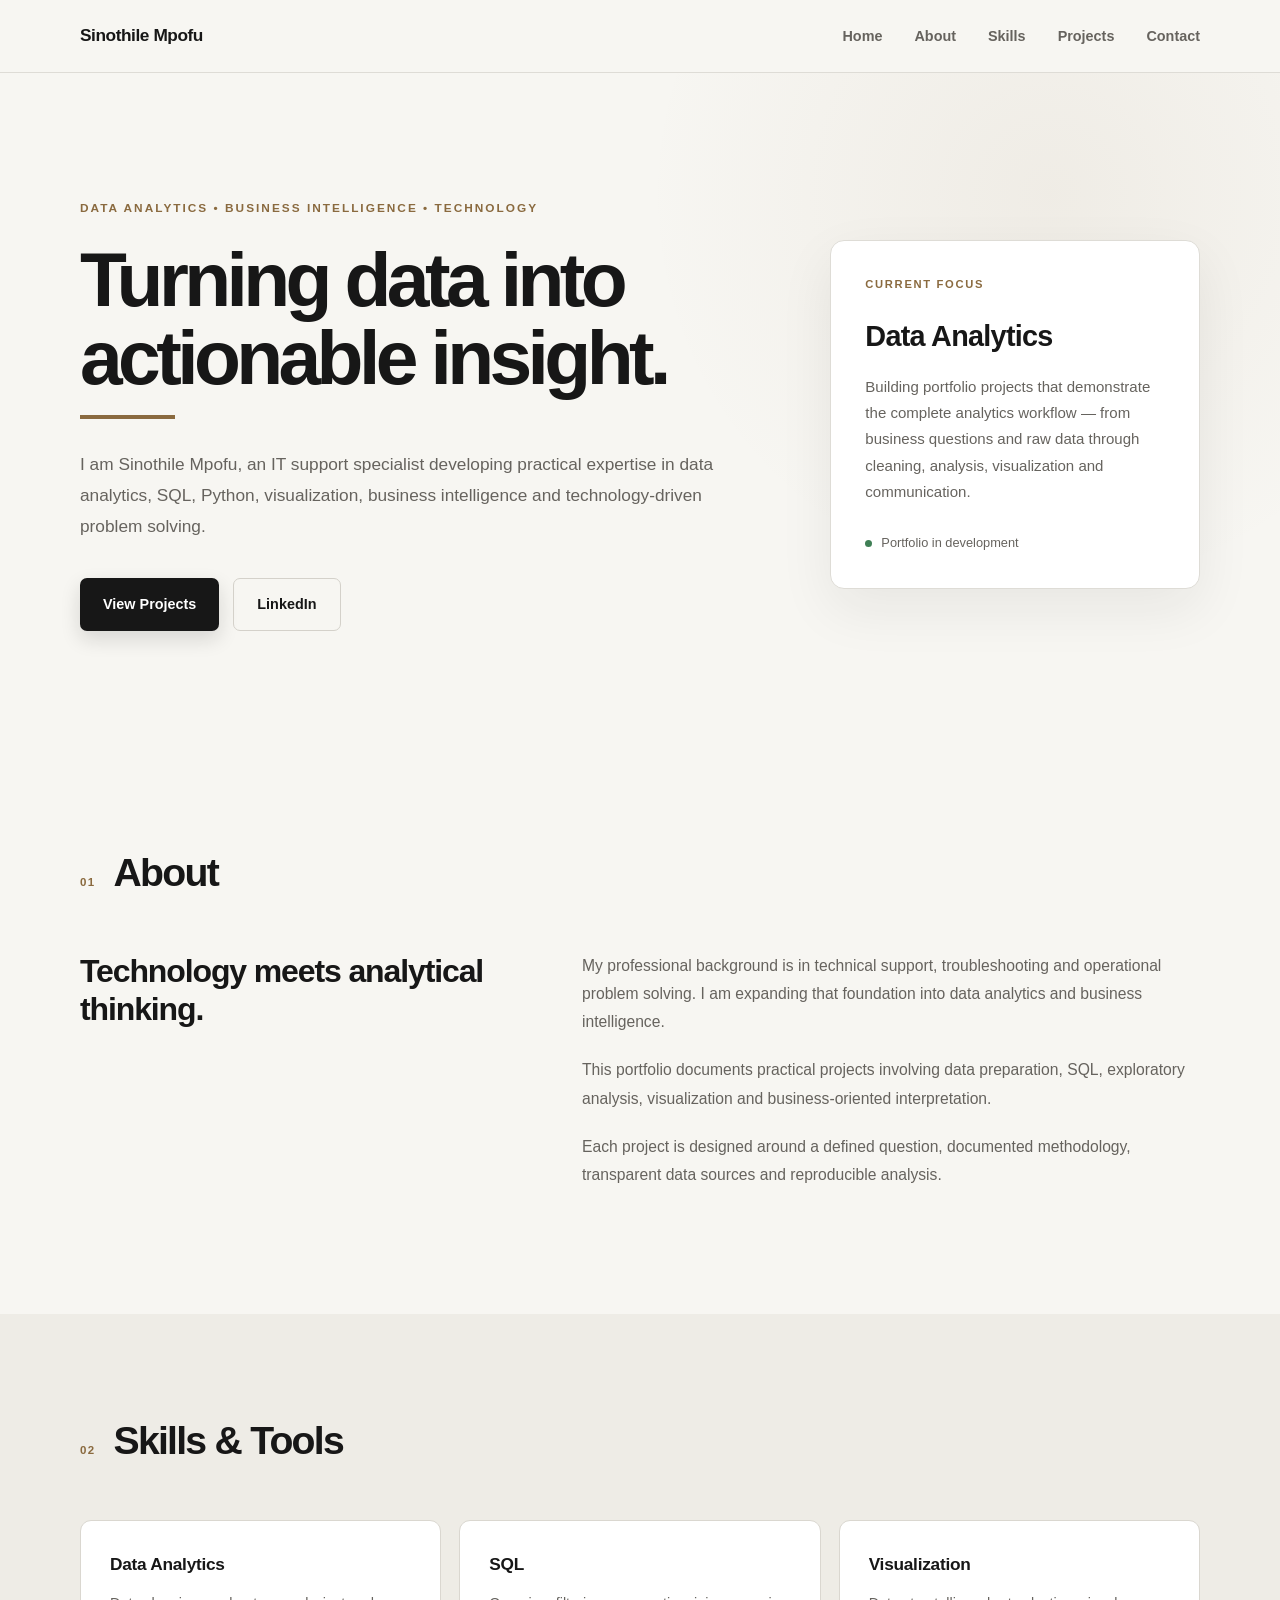
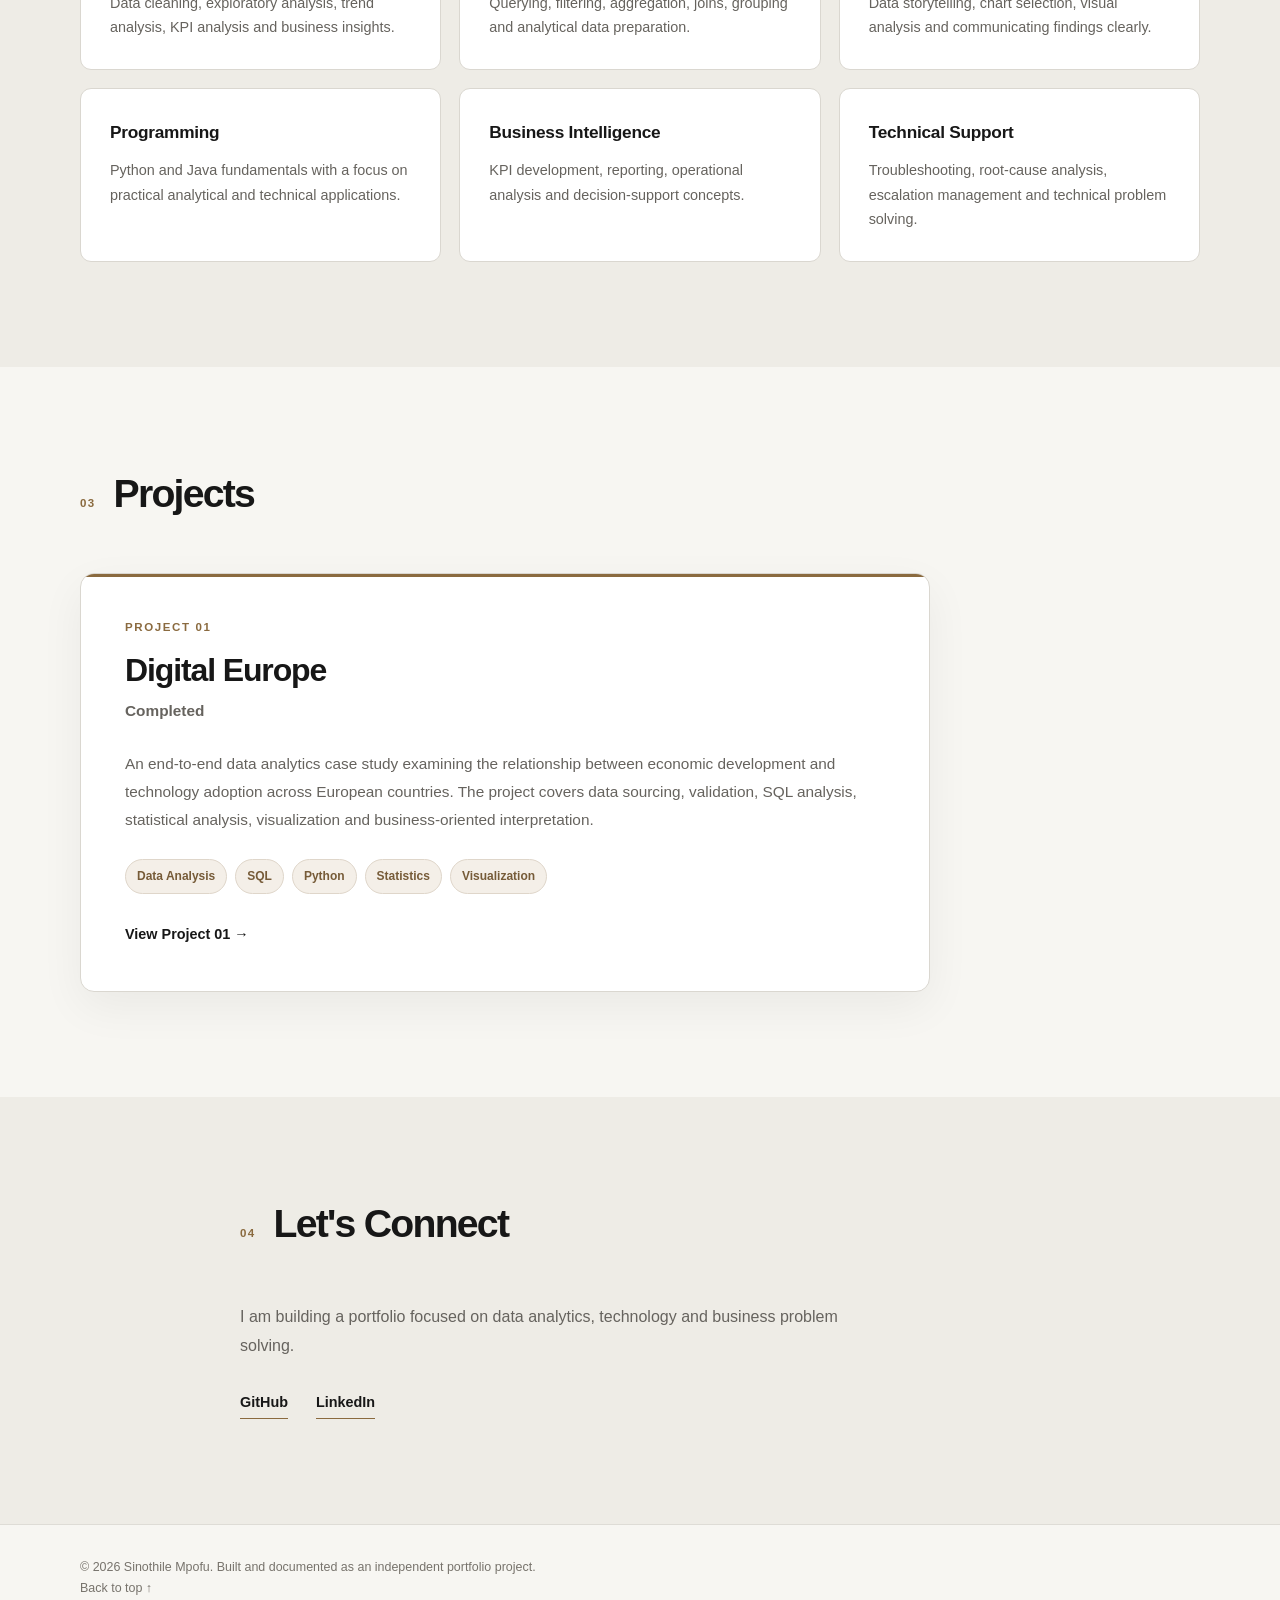
==== index.html @ a334fb84 "Update index.html" ====
<!DOCTYPE html>
<html lang="en">

<head>
    <meta charset="UTF-8">
    <meta name="viewport" content="width=device-width, initial-scale=1.0">

    <title>Sinothile Mpofu | Data Analytics Portfolio</title>

    <meta name="description"
          content="Data analytics portfolio of Sinothile Mpofu, featuring data analysis, SQL, Python, visualization, business intelligence and technology projects.">

    <meta name="author" content="Sinothile Mpofu">

    <link rel="stylesheet" href="style.css">
</head>

<body>

    <!-- =========================
         NAVIGATION
    ========================== -->

    <header class="navbar">

        <div class="container nav-container">

            <!-- Logo / Home -->
            <a href="#home"
               class="logo"
               aria-label="Sinothile Mpofu - Home">
                Sinothile Mpofu
            </a>

            <!-- Main Navigation -->
            <nav aria-label="Main navigation">

                <a href="#home">
                    Home
                </a>

                <a href="#about">
                    About
                </a>

                <a href="#skills">
                    Skills
                </a>

                <a href="#projects">
                    Projects
                </a>

                <a href="#contact">
                    Contact
                </a>

            </nav>

        </div>

    </header>


    <!-- =========================
         MAIN CONTENT
    ========================== -->

    <main>

        <!-- =========================
             HOME / HERO
        ========================== -->

        <section id="home"
                 class="hero"
                 aria-labelledby="hero-title">

            <div class="container hero-content">

                <div class="hero-text">

                    <p class="eyebrow">
                        DATA ANALYTICS • BUSINESS INTELLIGENCE • TECHNOLOGY
                    </p>

                    <h1 id="hero-title">
                        Turning data into
                        <span>actionable insight.</span>
                    </h1>

                    <p class="hero-description">
                        I am Sinothile Mpofu, an IT support specialist developing
                        practical expertise in data analytics, SQL, Python,
                        visualization, business intelligence and
                        technology-driven problem solving.
                    </p>

                    <div class="hero-buttons">

                        <!-- View Projects -->
                        <a href="#projects"
                           class="button primary">
                            View Projects
                        </a>

                        <!-- LinkedIn -->
                        <a href="https://www.linkedin.com/in/sinothile-mpofu-74a01821a"
                           class="button secondary"
                           target="_blank"
                           rel="noopener noreferrer">
                            LinkedIn
                        </a>

                    </div>

                </div>


                <!-- Hero Information Card -->

                <div class="hero-card">

                    <div class="card-label">
                        CURRENT FOCUS
                    </div>

                    <h2>
                        Data Analytics
                    </h2>

                    <p>
                        Building portfolio projects that demonstrate the complete
                        analytics workflow — from business questions and raw data
                        through cleaning, analysis, visualization and communication.
                    </p>

                    <div class="status">

                        <span aria-hidden="true"></span>

                        Portfolio in development

                    </div>

                </div>

            </div>

        </section>


        <!-- =========================
             ABOUT
        ========================== -->

        <section id="about"
                 class="section"
                 aria-labelledby="about-title">

            <div class="container">

                <div class="section-heading">

                    <p class="section-number">
                        01
                    </p>

                    <h2 id="about-title">
                        About
                    </h2>

                </div>


                <div class="about-grid">

                    <div>

                        <h3>
                            Technology meets analytical thinking.
                        </h3>

                    </div>

                    <div>

                        <p>
                            My professional background is in technical support,
                            troubleshooting and operational problem solving.
                            I am expanding that foundation into data analytics
                            and business intelligence.
                        </p>

                        <p>
                            This portfolio documents practical projects involving
                            data preparation, SQL, exploratory analysis,
                            visualization and business-oriented interpretation.
                        </p>

                        <p>
                            Each project is designed around a defined question,
                            documented methodology, transparent data sources
                            and reproducible analysis.
                        </p>

                    </div>

                </div>

            </div>

        </section>


        <!-- =========================
             SKILLS
        ========================== -->

        <section id="skills"
                 class="section section-alt"
                 aria-labelledby="skills-title">

            <div class="container">

                <div class="section-heading">

                    <p class="section-number">
                        02
                    </p>

                    <h2 id="skills-title">
                        Skills &amp; Tools
                    </h2>

                </div>


                <div class="skills-grid">


                    <!-- Data Analytics -->

                    <div class="skill-card">

                        <h3>
                            Data Analytics
                        </h3>

                        <p>
                            Data cleaning, exploratory analysis,
                            trend analysis, KPI analysis and
                            business insights.
                        </p>

                    </div>


                    <!-- SQL -->

                    <div class="skill-card">

                        <h3>
                            SQL
                        </h3>

                        <p>
                            Querying, filtering, aggregation,
                            joins, grouping and analytical
                            data preparation.
                        </p>

                    </div>


                    <!-- Visualization -->

                    <div class="skill-card">

                        <h3>
                            Visualization
                        </h3>

                        <p>
                            Data storytelling, chart selection,
                            visual analysis and communicating
                            findings clearly.
                        </p>

                    </div>


                    <!-- Programming -->

                    <div class="skill-card">

                        <h3>
                            Programming
                        </h3>

                        <p>
                            Python and Java fundamentals with a focus
                            on practical analytical and technical
                            applications.
                        </p>

                    </div>


                    <!-- Business Intelligence -->

                    <div class="skill-card">

                        <h3>
                            Business Intelligence
                        </h3>

                        <p>
                            KPI development, reporting, operational
                            analysis and decision-support concepts.
                        </p>

                    </div>


                    <!-- Technical Support -->

                    <div class="skill-card">

                        <h3>
                            Technical Support
                        </h3>

                        <p>
                            Troubleshooting, root-cause analysis,
                            escalation management and technical
                            problem solving.
                        </p>

                    </div>


                </div>

            </div>

        </section>


        <!-- =========================
             PROJECTS
        ========================== -->

        <section id="projects"
                 class="section"
                 aria-labelledby="projects-title">

            <div class="container">

                <div class="section-heading">

                    <p class="section-number">
                        03
                    </p>

                    <h2 id="projects-title">
                        Projects
                    </h2>

                </div>


                <!-- PROJECT 01 -->

                <article class="project-card">

                    <div class="project-number">
                        PROJECT 01
                    </div>


                    <!-- Clickable Project Title -->

                    <h3>

                        <a href="projects/project-01/"
                           class="project-title-link">

                            Digital Europe

                        </a>

                    </h3>


                    <p class="project-status">
                        Completed
                    </p>


                    <p>
                        An end-to-end data analytics case study examining
                        the relationship between economic development and
                        technology adoption across European countries.
                        The project covers data sourcing, validation,
                        SQL analysis, statistical analysis, visualization
                        and business-oriented interpretation.
                    </p>


                    <!-- Project Technologies -->

                    <div class="project-tags">

                        <span>
                            Data Analysis
                        </span>

                        <span>
                            SQL
                        </span>

                        <span>
                            Python
                        </span>

                        <span>
                            Statistics
                        </span>

                        <span>
                            Visualization
                        </span>

                    </div>


                    <!-- Project Navigation -->

                    <a href="projects/project-01/"
                       class="project-link"
                       aria-label="View Digital Europe Project 01">

                        View Project 01 →

                    </a>

                </article>


            </div>

        </section>


        <!-- =========================
             CONTACT
        ========================== -->

        <section id="contact"
                 class="section section-alt"
                 aria-labelledby="contact-title">

            <div class="container contact">

                <div class="section-heading">

                    <p class="section-number">
                        04
                    </p>

                    <h2 id="contact-title">
                        Let's Connect
                    </h2>

                </div>


                <p>
                    I am building a portfolio focused on data analytics,
                    technology and business problem solving.
                </p>


                <div class="contact-links">

                    <!-- GitHub -->

                    <a href="https://github.com/sinosk31-a11y"
                       target="_blank"
                       rel="noopener noreferrer"
                       aria-label="Visit Sinothile Mpofu on GitHub">

                        GitHub

                    </a>


                    <!-- LinkedIn -->

                    <a href="https://www.linkedin.com/in/sinothile-mpofu-74a01821a"
                       target="_blank"
                       rel="noopener noreferrer"
                       aria-label="Visit Sinothile Mpofu on LinkedIn">

                        LinkedIn

                    </a>

                </div>

            </div>

        </section>

    </main>


    <!-- =========================
         FOOTER
    ========================== -->

    <footer>

        <div class="container">

            <p>
                © 2026 Sinothile Mpofu.
                Built and documented as an independent portfolio project.
            </p>


            <!-- Return to Top -->

            <p>

                <a href="#home"
                   class="footer-home">

                    Back to top ↑

                </a>

            </p>

        </div>

    </footer>


</body>

</html>
---- style.css ----
/* =========================================
   SINOTHILE MPOFU — DATA ANALYTICS PORTFOLIO
   Visual Theme:
   Warm Ivory / Charcoal / Muted Bronze
   ========================================= */


/* =========================================
   RESET
   ========================================= */

* {
    margin: 0;
    padding: 0;
    box-sizing: border-box;
}

html {
    scroll-behavior: smooth;
}

body {
    font-family:
        -apple-system,
        BlinkMacSystemFont,
        "Segoe UI",
        Roboto,
        Helvetica,
        Arial,
        sans-serif;

    color: #171717;
    background: #f7f6f2;

    line-height: 1.7;

    -webkit-font-smoothing: antialiased;
}

a {
    color: inherit;
    text-decoration: none;
}

.container {
    width: min(1120px, 90%);
    margin: 0 auto;
}


/* =========================================
   NAVIGATION
   ========================================= */

.navbar {
    position: sticky;
    top: 0;
    z-index: 100;

    background: rgba(247, 246, 242, 0.94);

    border-bottom: 1px solid #dedcd6;

    backdrop-filter: blur(14px);
}

.nav-container {
    height: 72px;

    display: flex;
    align-items: center;
    justify-content: space-between;
}

.logo {
    font-size: 1.08rem;
    font-weight: 750;

    letter-spacing: -0.025em;

    color: #171717;
}

nav {
    display: flex;
    gap: 32px;
}

nav a {
    position: relative;

    font-size: 0.9rem;
    font-weight: 550;

    color: #66635e;

    transition:
        color 0.2s ease;
}

nav a::after {
    content: "";

    position: absolute;

    left: 0;
    bottom: -7px;

    width: 0;
    height: 1px;

    background: #8a6a3f;

    transition:
        width 0.2s ease;
}

nav a:hover {
    color: #171717;
}

nav a:hover::after {
    width: 100%;
}


/* =========================================
   HERO
   ========================================= */

.hero {
    padding: 125px 0 115px;

    background:
        radial-gradient(
            circle at 82% 18%,
            rgba(138, 106, 63, 0.07),
            transparent 34%
        ),
        #f7f6f2;
}

.hero-content {
    display: grid;

    grid-template-columns: 1.35fr 0.75fr;

    gap: 85px;

    align-items: center;
}

.eyebrow {
    margin-bottom: 22px;

    color: #8a6a3f;

    font-size: 0.74rem;
    font-weight: 800;

    letter-spacing: 0.17em;
}

.hero h1 {
    max-width: 750px;

    font-size: clamp(3.2rem, 6vw, 5.5rem);

    line-height: 1.02;

    letter-spacing: -0.06em;

    color: #171717;

    margin-bottom: 30px;
}

.hero h1 span {
    display: block;

    color: #171717;

    position: relative;
}

.hero h1 span::after {
    content: "";

    display: block;

    width: 95px;
    height: 4px;

    margin-top: 18px;

    background: #8a6a3f;
}

.hero-description {
    max-width: 650px;

    color: #66635e;

    font-size: 1.08rem;

    line-height: 1.8;

    margin-bottom: 36px;
}

.hero-buttons {
    display: flex;

    gap: 14px;

    flex-wrap: wrap;
}

.button {
    display: inline-flex;

    align-items: center;
    justify-content: center;

    padding: 13px 23px;

    border-radius: 7px;

    font-size: 0.9rem;

    font-weight: 700;

    transition:
        transform 0.2s ease,
        box-shadow 0.2s ease,
        background 0.2s ease;
}

.button:hover {
    transform: translateY(-2px);
}

.button.primary {
    color: #ffffff;

    background: #171717;

    box-shadow:
        0 8px 20px rgba(23, 23, 23, 0.14);
}

.button.primary:hover {
    background: #8a6a3f;

    box-shadow:
        0 10px 24px rgba(138, 106, 63, 0.18);
}

.button.secondary {
    color: #171717;

    border: 1px solid #d4d1ca;

    background: transparent;
}

.button.secondary:hover {
    border-color: #8a6a3f;

    color: #8a6a3f;
}


/* =========================================
   HERO CARD
   ========================================= */

.hero-card {
    padding: 34px;

    border: 1px solid #dedcd6;

    border-radius: 14px;

    background: #ffffff;

    box-shadow:
        0 20px 55px rgba(25, 25, 25, 0.07);
}

.card-label {
    color: #8a6a3f;

    font-size: 0.7rem;

    font-weight: 800;

    letter-spacing: 0.15em;

    margin-bottom: 18px;
}

.hero-card h2 {
    font-size: 1.8rem;

    letter-spacing: -0.025em;

    margin-bottom: 13px;
}

.hero-card p {
    color: #66635e;

    font-size: 0.94rem;

    line-height: 1.75;
}

.status {
    display: flex;

    align-items: center;

    gap: 9px;

    margin-top: 27px;

    color: #66635e;

    font-size: 0.8rem;
}

.status span {
    width: 7px;
    height: 7px;

    border-radius: 50%;

    background: #3f7f55;
}


/* =========================================
   GENERAL SECTIONS
   ========================================= */

.section {
    padding: 105px 0;
}

.section-alt {
    background: #eeece6;
}

.section-heading {
    display: flex;

    align-items: baseline;

    gap: 18px;

    margin-bottom: 58px;
}

.section-number {
    color: #8a6a3f;

    font-size: 0.72rem;

    font-weight: 800;

    letter-spacing: 0.12em;
}

.section-heading h2 {
    color: #171717;

    font-size: 2.45rem;

    line-height: 1.1;

    letter-spacing: -0.045em;
}


/* =========================================
   ABOUT
   ========================================= */

.about-grid {
    display: grid;

    grid-template-columns: 0.8fr 1.2fr;

    gap: 90px;
}

.about-grid h3 {
    color: #171717;

    font-size: 2rem;

    line-height: 1.2;

    letter-spacing: -0.035em;
}

.about-grid p {
    color: #66635e;

    margin-bottom: 20px;

    font-size: 0.98rem;

    line-height: 1.8;
}


/* =========================================
   SKILLS
   ========================================= */

.skills-grid {
    display: grid;

    grid-template-columns:
        repeat(3, 1fr);

    gap: 18px;
}

.skill-card {
    padding: 29px;

    border: 1px solid #dad7d0;

    border-radius: 11px;

    background: #ffffff;

    transition:
        transform 0.2s ease,
        box-shadow 0.2s ease,
        border-color 0.2s ease;
}

.skill-card:hover {
    transform: translateY(-3px);

    border-color: #c9bba8;

    box-shadow:
        0 12px 30px rgba(25, 25, 25, 0.06);
}

.skill-card h3 {
    color: #171717;

    margin-bottom: 11px;

    font-size: 1.08rem;

    letter-spacing: -0.015em;
}

.skill-card p {
    color: #66635e;

    font-size: 0.9rem;

    line-height: 1.7;
}


/* =========================================
   PROJECTS
   ========================================= */

.project-card {
    position: relative;

    max-width: 850px;

    padding: 44px;

    border: 1px solid #dad7d0;

    border-radius: 14px;

    background: #ffffff;

    box-shadow:
        0 15px 45px rgba(25, 25, 25, 0.055);

    overflow: hidden;
}

.project-card::before {
    content: "";

    position: absolute;

    top: 0;
    left: 0;

    width: 100%;
    height: 3px;

    background: #8a6a3f;
}

.project-number {
    color: #8a6a3f;

    font-size: 0.72rem;

    font-weight: 800;

    letter-spacing: 0.14em;

    margin-bottom: 14px;
}

.project-card h3 {
    color: #171717;

    font-size: 2rem;

    line-height: 1.2;

    letter-spacing: -0.035em;

    margin-bottom: 7px;
}

.project-status {
    color: #8a6a3f;

    font-size: 0.82rem;

    font-weight: 700;

    margin-bottom: 21px;
}

.project-card > p {
    color: #66635e;

    font-size: 0.96rem;

    line-height: 1.8;

    margin-bottom: 26px;
}

.project-tags {
    display: flex;

    flex-wrap: wrap;

    gap: 8px;

    margin-bottom: 26px;
}

.project-tags span {
    padding: 6px 11px;

    border: 1px solid #dfd6ca;

    border-radius: 50px;

    background: #f4efe8;

    color: #765b38;

    font-size: 0.75rem;

    font-weight: 650;
}

.project-link {
    color: #171717;

    font-size: 0.9rem;

    font-weight: 750;

    transition:
        color 0.2s ease;
}

.project-link:hover {
    color: #8a6a3f;
}


/* =========================================
   CONTACT
   ========================================= */

.contact {
    max-width: 800px;
}

.contact > p {
    max-width: 650px;

    color: #66635e;

    font-size: 1rem;

    line-height: 1.8;

    margin-bottom: 30px;
}

.contact-links {
    display: flex;

    gap: 28px;

    flex-wrap: wrap;
}

.contact-links a {
    color: #171717;

    font-size: 0.9rem;

    font-weight: 750;

    border-bottom: 1px solid #8a6a3f;

    padding-bottom: 3px;

    transition:
        color 0.2s ease,
        border-color 0.2s ease;
}

.contact-links a:hover {
    color: #8a6a3f;

    border-color: #171717;
}


/* =========================================
   FOOTER
   ========================================= */

footer {
    padding: 32px 0;

    border-top: 1px solid #dedcd6;

    background: #f7f6f2;

    color: #77736c;

    font-size: 0.78rem;
}


/* =========================================
   MOBILE
   ========================================= */

@media (max-width: 800px) {

    .nav-container {
        height: 65px;
    }

    nav {
        display: none;
    }

    .hero {
        padding: 85px 0 80px;
    }

    .hero-content {
        grid-template-columns: 1fr;

        gap: 45px;
    }

    .hero h1 {
        font-size: 3.25rem;
    }

    .hero-description {
        font-size: 1rem;
    }

    .hero-card {
        padding: 28px;
    }

    .about-grid {
        grid-template-columns: 1fr;

        gap: 35px;
    }

    .about-grid h3 {
        font-size: 1.75rem;
    }

    .skills-grid {
        grid-template-columns: 1fr;
    }

    .section {
        padding: 80px 0;
    }

    .section-heading {
        margin-bottom: 40px;
    }

    .section-heading h2 {
        font-size: 2rem;
    }

    .project-card {
        padding: 30px;
    }

    .project-card h3 {
        font-size: 1.7rem;
    }

}


/* =========================================
   SMALL MOBILE
   ========================================= */

@media (max-width: 480px) {

    .container {
        width: 88%;
    }

    .hero h1 {
        font-size: 2.7rem;
    }

    .hero h1 span::after {
        width: 70px;
    }

    .button {
        width: 100%;
    }

    .hero-card {
        padding: 24px;
    }

    .project-card {
        padding: 25px;
    }

}
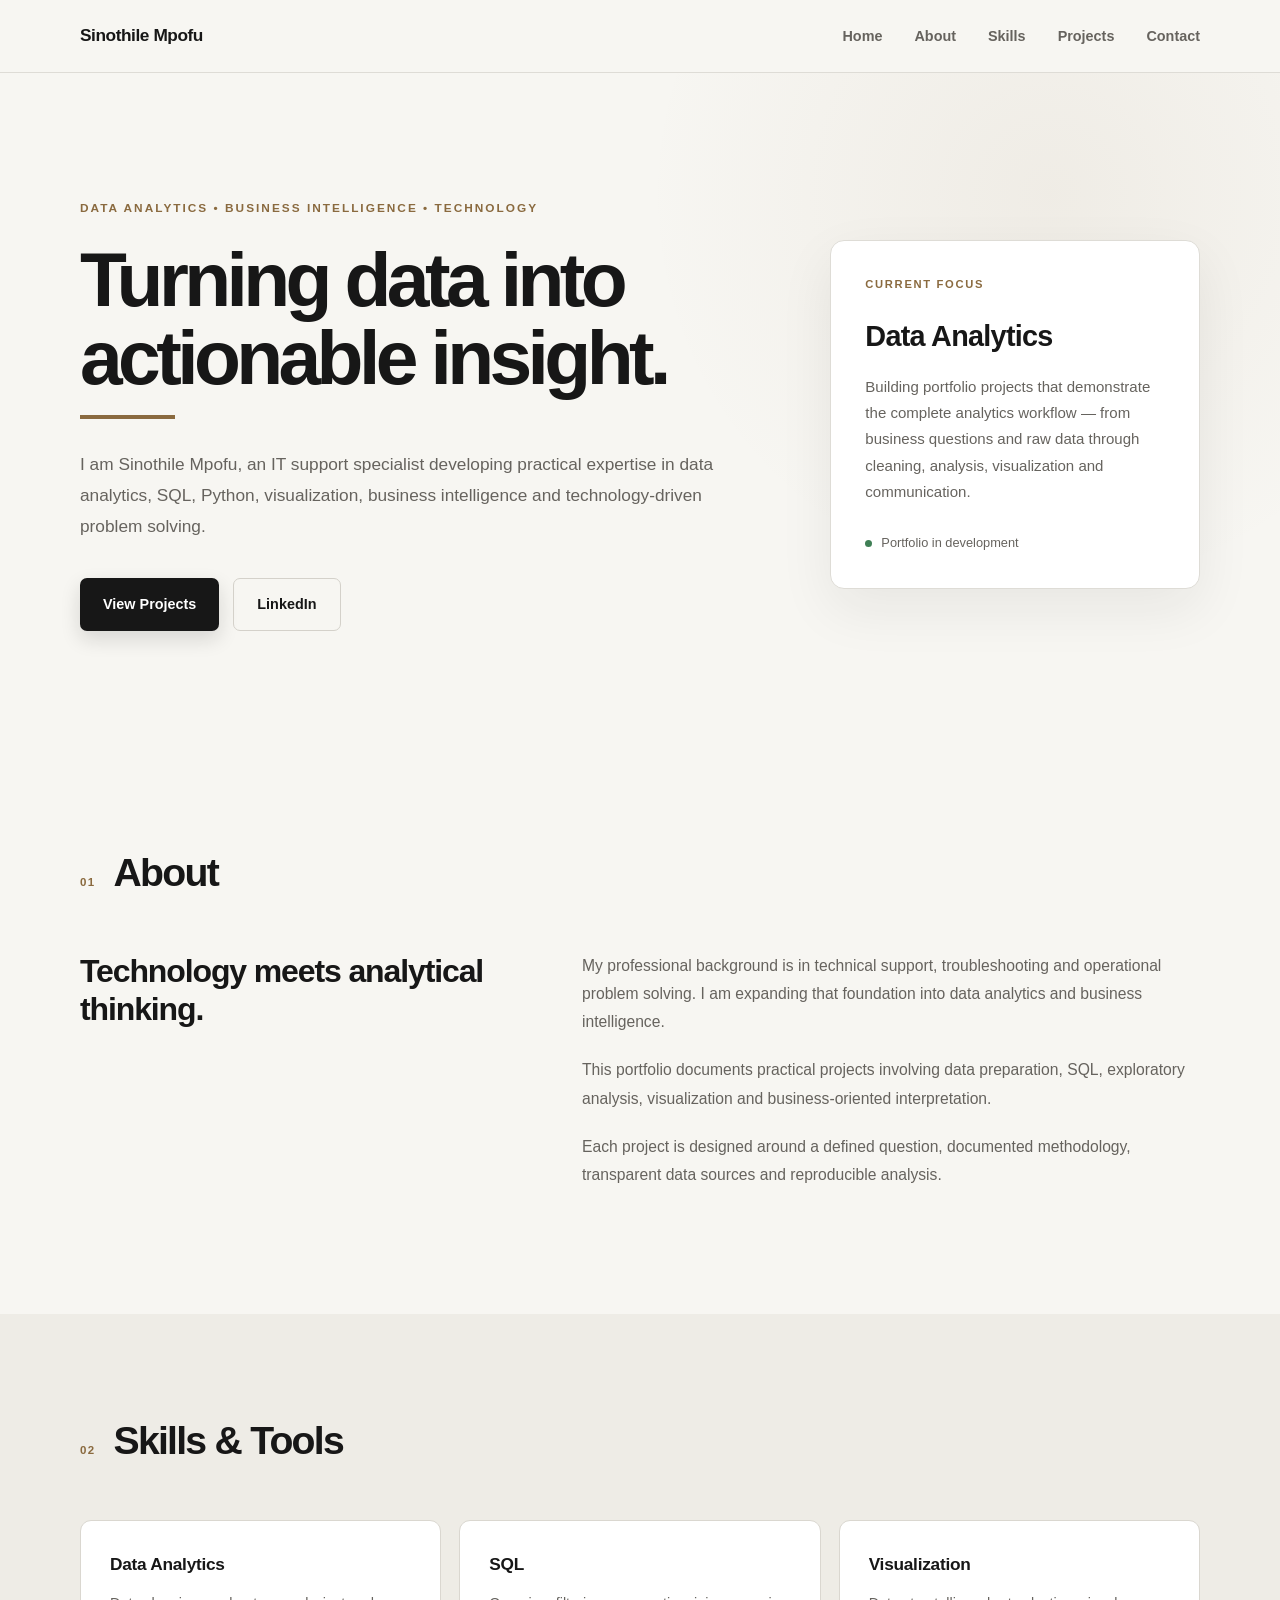
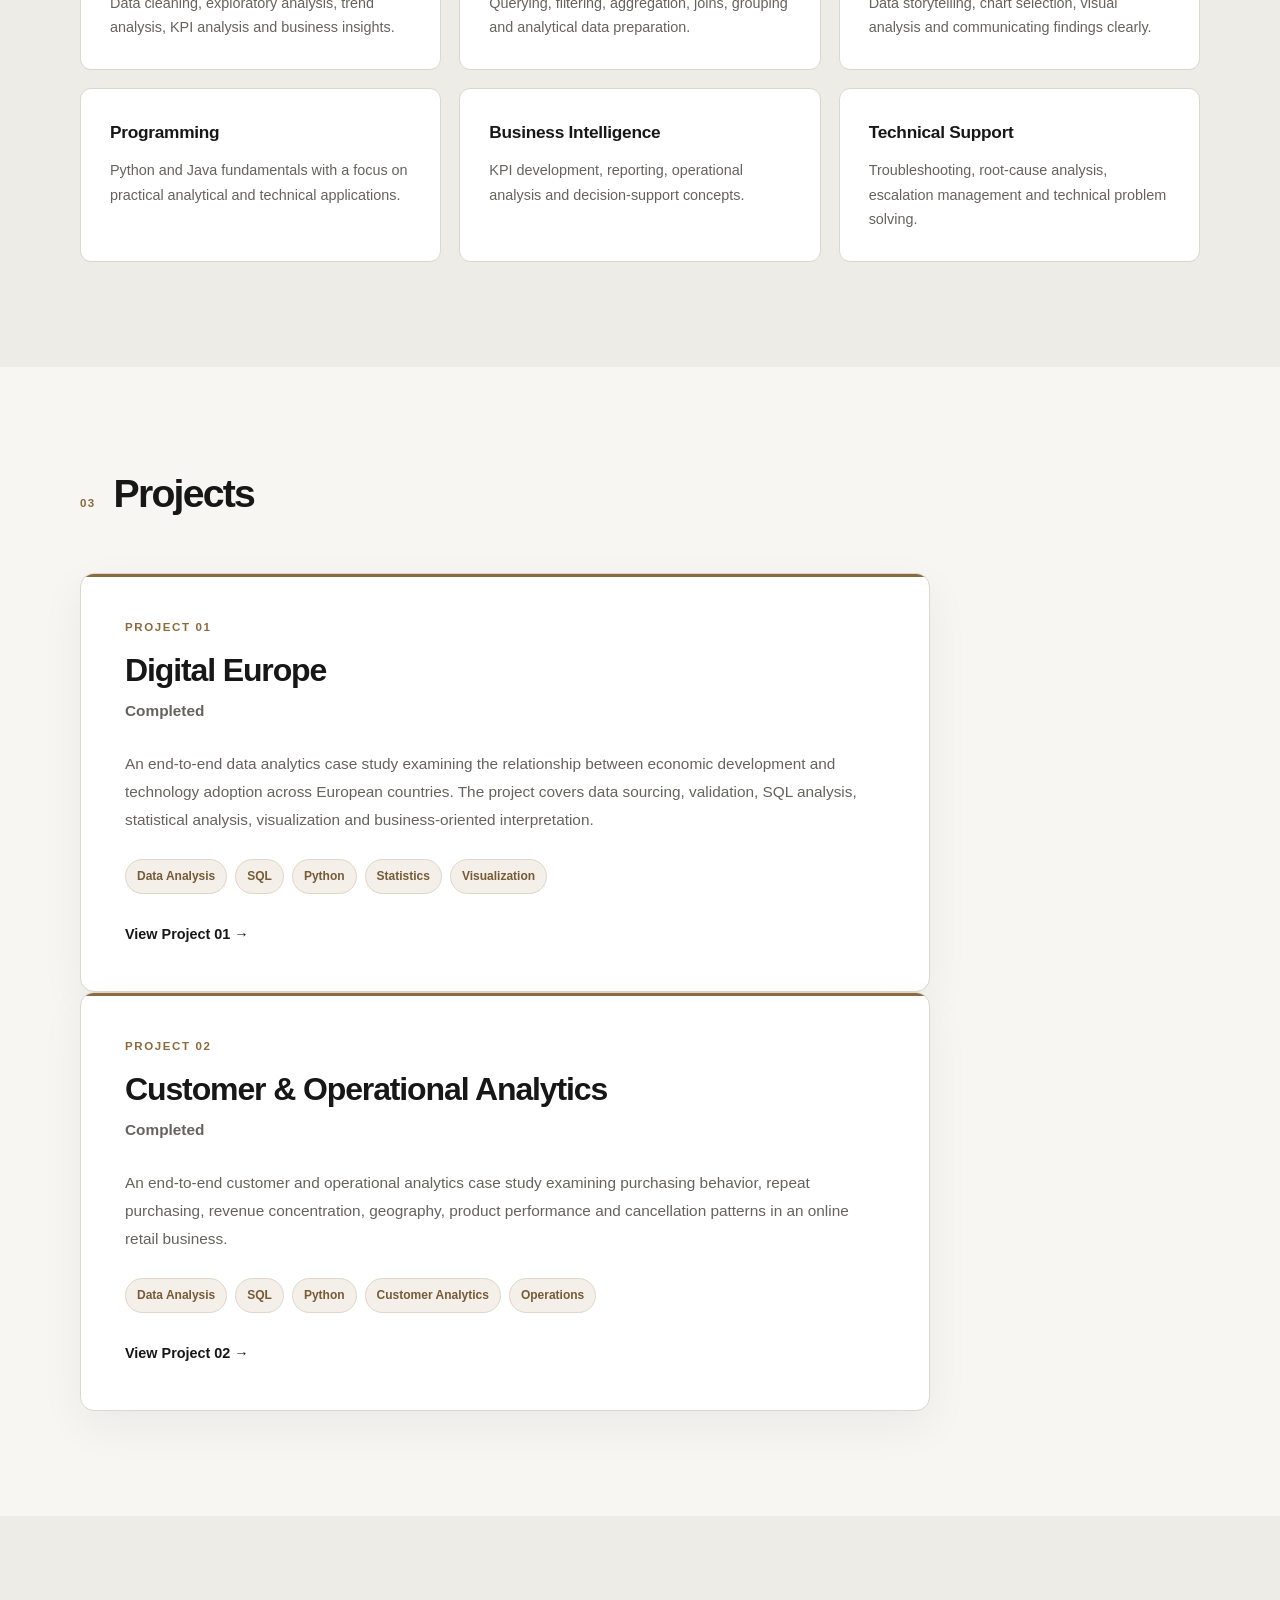
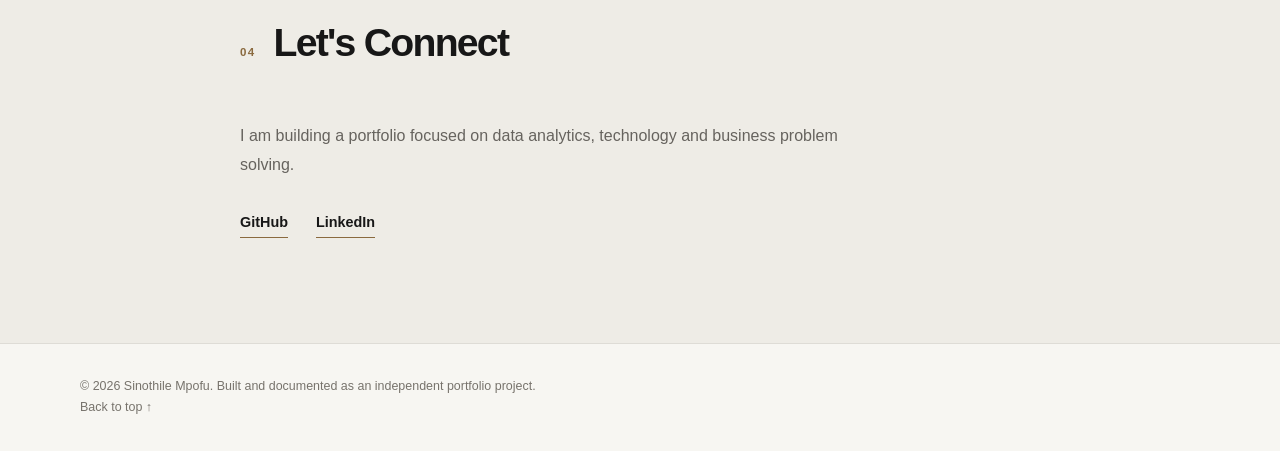
==== commit 2af763fc: "Align Project 02 footer with portfolio" ====
--- a/index.html
+++ b/index.html
@@ -448,6 +448,82 @@
                 </article>
 
 
+                <!-- PROJECT 02 -->
+
+                <article class="project-card">
+
+                    <div class="project-number">
+                        PROJECT 02
+                    </div>
+
+
+                    <!-- Clickable Project Title -->
+
+                    <h3>
+
+                        <a href="projects/project-02/"
+                           class="project-title-link">
+
+                            Customer &amp; Operational Analytics
+
+                        </a>
+
+                    </h3>
+
+
+                    <p class="project-status">
+                        Completed
+                    </p>
+
+
+                    <p>
+                        An end-to-end customer and operational analytics case study
+                        examining purchasing behavior, repeat purchasing, revenue
+                        concentration, geography, product performance and
+                        cancellation patterns in an online retail business.
+                    </p>
+
+
+                    <!-- Project Technologies -->
+
+                    <div class="project-tags">
+
+                        <span>
+                            Data Analysis
+                        </span>
+
+                        <span>
+                            SQL
+                        </span>
+
+                        <span>
+                            Python
+                        </span>
+
+                        <span>
+                            Customer Analytics
+                        </span>
+
+                        <span>
+                            Operations
+                        </span>
+
+                    </div>
+
+
+                    <!-- Project Navigation -->
+
+                    <a href="projects/project-02/"
+                       class="project-link"
+                       aria-label="View Customer and Operational Analytics Project 02">
+
+                        View Project 02 →
+
+                    </a>
+
+                </article>
+
+
             </div>
 
         </section>
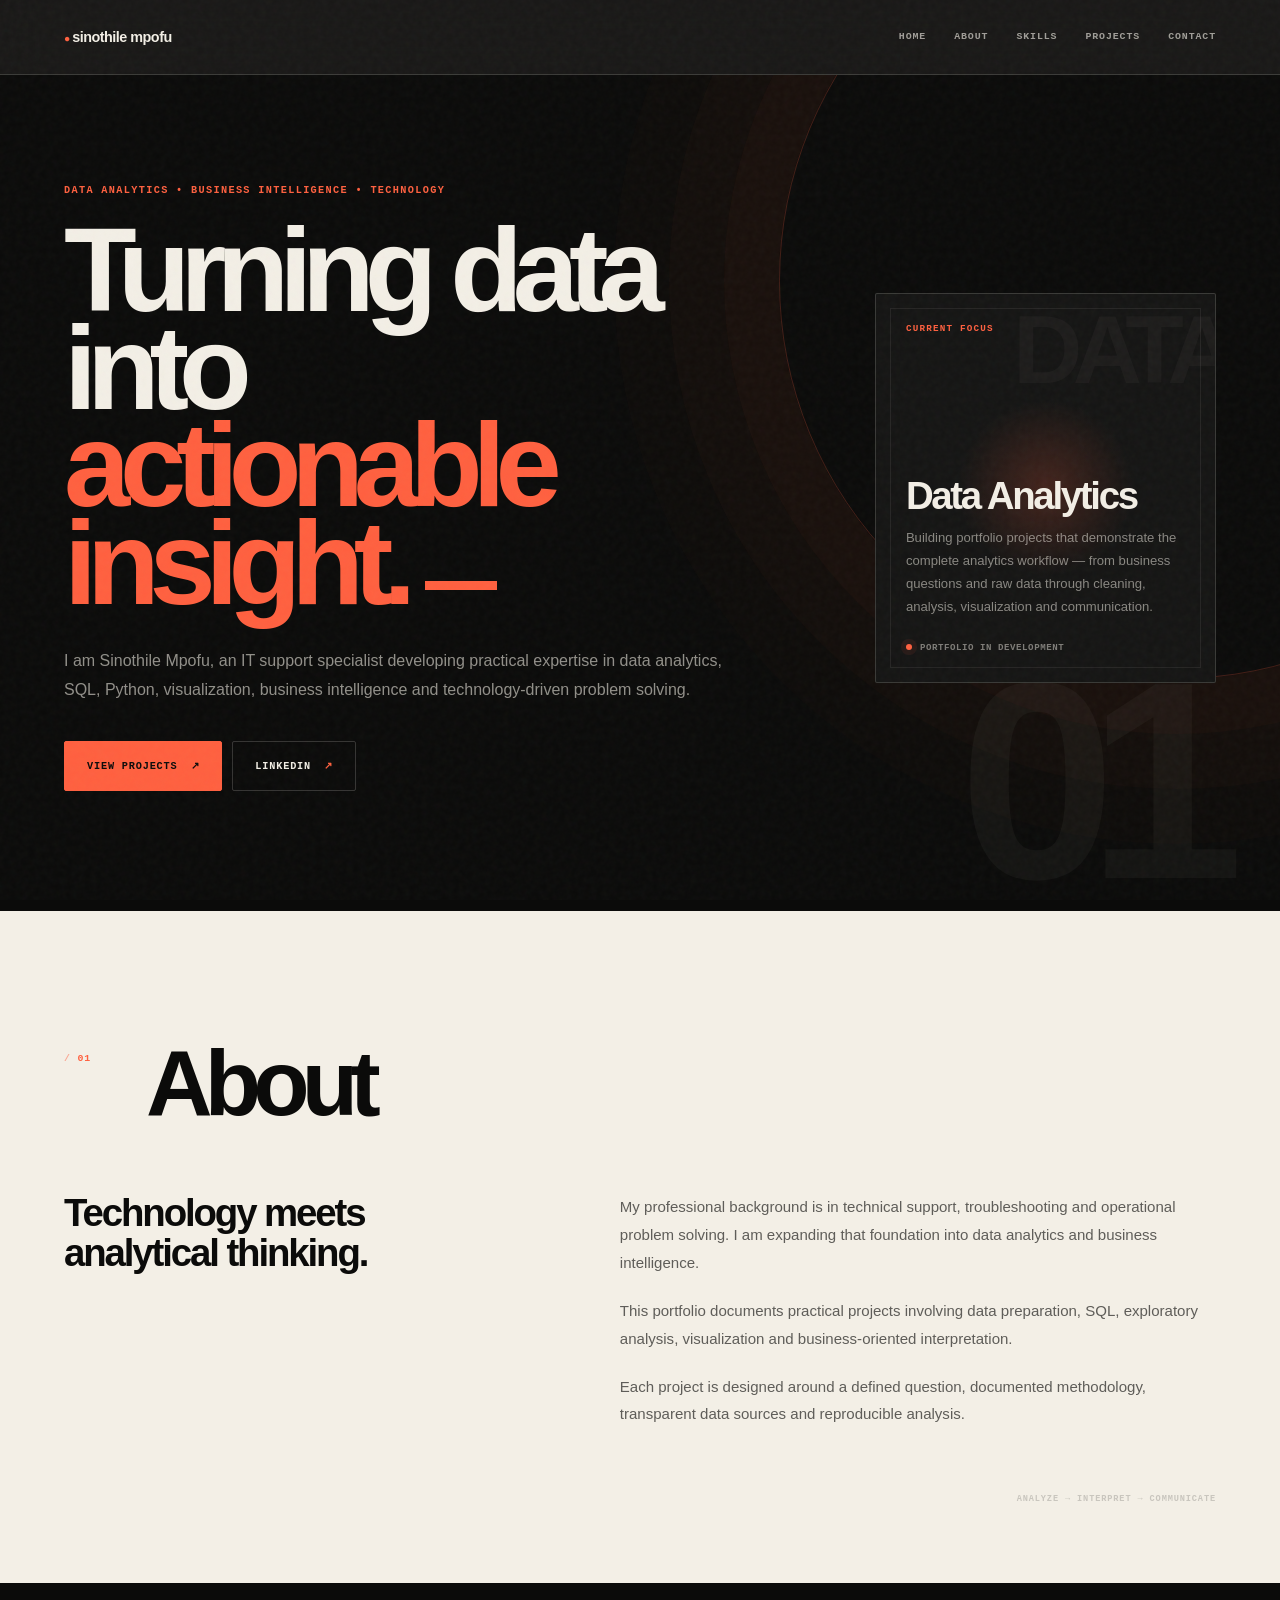
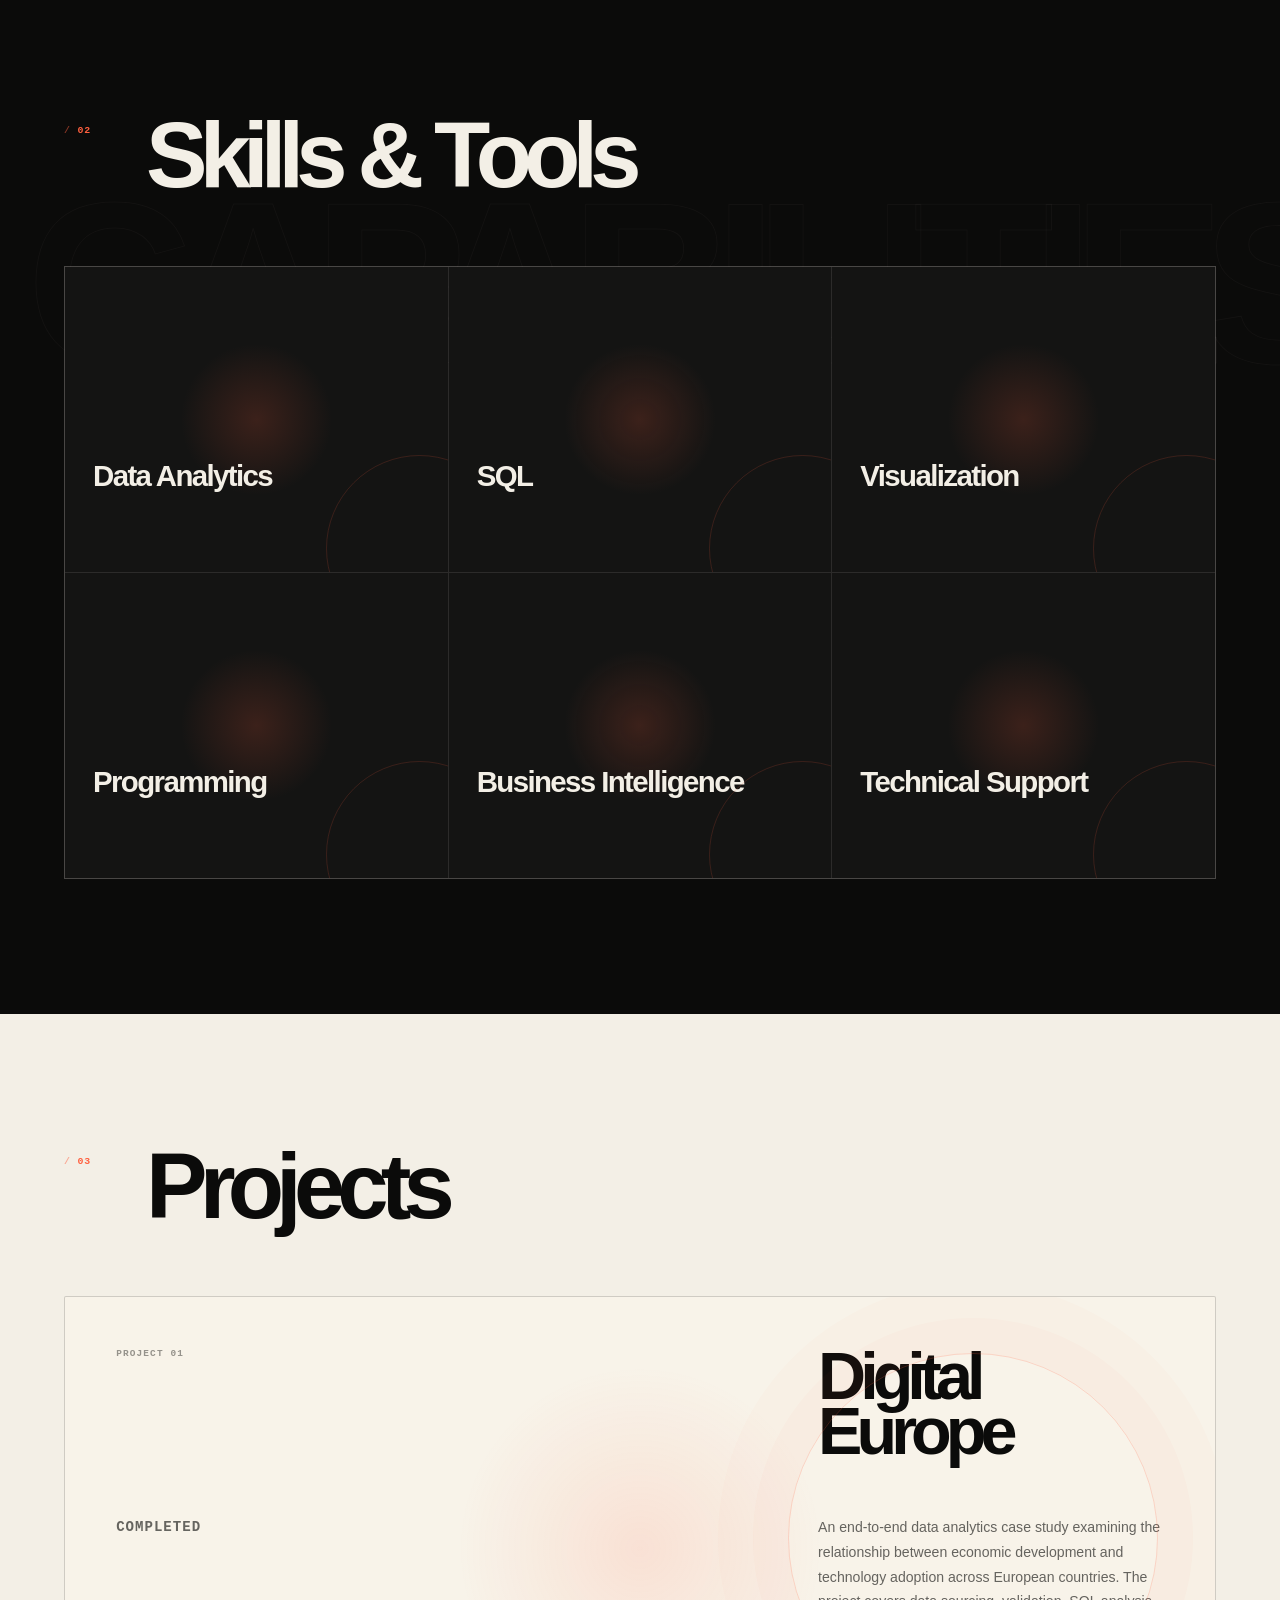
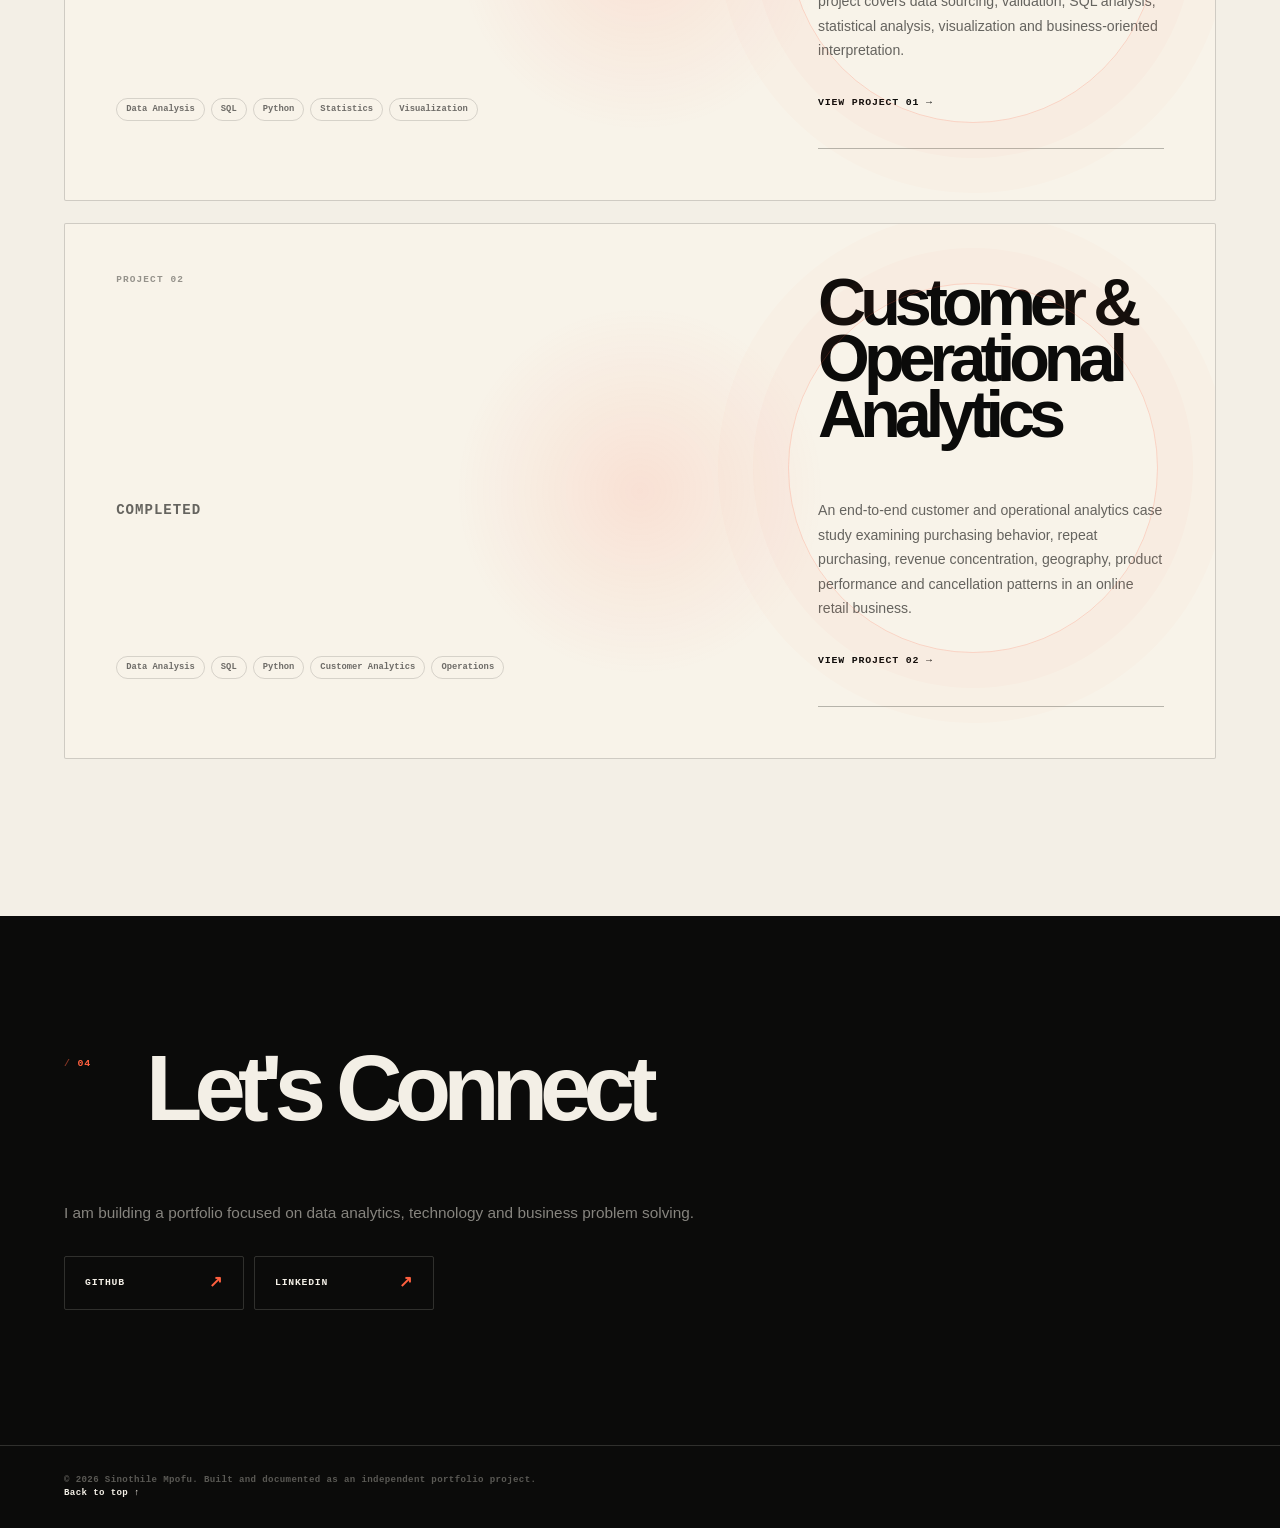
==== commit 6681bf6d: "Add files via upload" ====
--- a/index.html
+++ b/index.html
@@ -624,6 +624,43 @@
     </footer>
 
 
+
+<script>
+(() => {
+  const reduced = window.matchMedia('(prefers-reduced-motion: reduce)').matches;
+  const cards = document.querySelectorAll('.hero-card, .skill-card, .project-card');
+  if (!reduced) {
+    cards.forEach(card => {
+      card.addEventListener('pointermove', e => {
+        const r = card.getBoundingClientRect();
+        const x = (e.clientX-r.left)/r.width;
+        const y = (e.clientY-r.top)/r.height;
+        card.style.setProperty('--mx', `${x*100}%`);
+        card.style.setProperty('--my', `${y*100}%`);
+        card.style.setProperty('--rx', `${(0.5-y)*5}deg`);
+        card.style.setProperty('--ry', `${(x-0.5)*5}deg`);
+      });
+      card.addEventListener('pointerleave', () => {
+        card.style.setProperty('--mx','50%');
+        card.style.setProperty('--my','50%');
+        card.style.setProperty('--rx','0deg');
+        card.style.setProperty('--ry','0deg');
+      });
+    });
+  }
+  const reveal = document.querySelectorAll('.hero-text, .hero-card, .section-heading, .about-grid > *, .skills-intro, .skill-card, .project-card, .contact > p, .contact-links');
+  if (reduced) reveal.forEach(x => x.classList.add('motion-in'));
+  else {
+    const io = new IntersectionObserver(entries => {
+      entries.forEach(entry => {
+        if(entry.isIntersecting){ entry.target.classList.add('motion-in'); io.unobserve(entry.target); }
+      });
+    }, {threshold:.12});
+    reveal.forEach(x => io.observe(x));
+  }
+})();
+</script>
+
 </body>
 
 </html>
--- a/style.css
+++ b/style.css
@@ -1,769 +1,235 @@
-/* =========================================
+/* =========================================================
    SINOTHILE MPOFU — DATA ANALYTICS PORTFOLIO
-   Visual Theme:
-   Warm Ivory / Charcoal / Muted Bronze
-   ========================================= */
-
-
-/* =========================================
-   RESET
-   ========================================= */
-
-* {
-    margin: 0;
-    padding: 0;
-    box-sizing: border-box;
-}
-
-html {
-    scroll-behavior: smooth;
-}
-
-body {
-    font-family:
-        -apple-system,
-        BlinkMacSystemFont,
-        "Segoe UI",
-        Roboto,
-        Helvetica,
-        Arial,
-        sans-serif;
-
-    color: #171717;
-    background: #f7f6f2;
-
-    line-height: 1.7;
-
-    -webkit-font-smoothing: antialiased;
-}
-
-a {
-    color: inherit;
-    text-decoration: none;
-}
-
-.container {
-    width: min(1120px, 90%);
-    margin: 0 auto;
-}
-
-
-/* =========================================
-   NAVIGATION
-   ========================================= */
-
-.navbar {
-    position: sticky;
-    top: 0;
-    z-index: 100;
-
-    background: rgba(247, 246, 242, 0.94);
-
-    border-bottom: 1px solid #dedcd6;
-
-    backdrop-filter: blur(14px);
-}
-
-.nav-container {
-    height: 72px;
-
-    display: flex;
-    align-items: center;
-    justify-content: space-between;
-}
-
-.logo {
-    font-size: 1.08rem;
-    font-weight: 750;
-
-    letter-spacing: -0.025em;
-
-    color: #171717;
-}
-
-nav {
-    display: flex;
-    gap: 32px;
-}
-
-nav a {
-    position: relative;
-
-    font-size: 0.9rem;
-    font-weight: 550;
-
-    color: #66635e;
-
-    transition:
-        color 0.2s ease;
-}
-
-nav a::after {
-    content: "";
-
-    position: absolute;
-
-    left: 0;
-    bottom: -7px;
-
-    width: 0;
-    height: 1px;
-
-    background: #8a6a3f;
-
-    transition:
-        width 0.2s ease;
-}
-
-nav a:hover {
-    color: #171717;
-}
-
-nav a:hover::after {
-    width: 100%;
-}
-
-
-/* =========================================
-   HERO
-   ========================================= */
-
-.hero {
-    padding: 125px 0 115px;
-
-    background:
-        radial-gradient(
-            circle at 82% 18%,
-            rgba(138, 106, 63, 0.07),
-            transparent 34%
-        ),
-        #f7f6f2;
-}
-
-.hero-content {
-    display: grid;
-
-    grid-template-columns: 1.35fr 0.75fr;
-
-    gap: 85px;
-
-    align-items: center;
-}
-
-.eyebrow {
-    margin-bottom: 22px;
-
-    color: #8a6a3f;
-
-    font-size: 0.74rem;
-    font-weight: 800;
-
-    letter-spacing: 0.17em;
-}
-
-.hero h1 {
-    max-width: 750px;
-
-    font-size: clamp(3.2rem, 6vw, 5.5rem);
-
-    line-height: 1.02;
-
-    letter-spacing: -0.06em;
-
-    color: #171717;
-
-    margin-bottom: 30px;
-}
-
-.hero h1 span {
-    display: block;
-
-    color: #171717;
-
-    position: relative;
-}
-
-.hero h1 span::after {
-    content: "";
-
-    display: block;
-
-    width: 95px;
-    height: 4px;
-
-    margin-top: 18px;
-
-    background: #8a6a3f;
-}
-
-.hero-description {
-    max-width: 650px;
-
-    color: #66635e;
-
-    font-size: 1.08rem;
-
-    line-height: 1.8;
-
-    margin-bottom: 36px;
-}
-
-.hero-buttons {
-    display: flex;
-
-    gap: 14px;
-
-    flex-wrap: wrap;
-}
-
-.button {
-    display: inline-flex;
-
-    align-items: center;
-    justify-content: center;
-
-    padding: 13px 23px;
-
-    border-radius: 7px;
-
-    font-size: 0.9rem;
-
-    font-weight: 700;
-
-    transition:
-        transform 0.2s ease,
-        box-shadow 0.2s ease,
-        background 0.2s ease;
-}
-
-.button:hover {
-    transform: translateY(-2px);
-}
-
-.button.primary {
-    color: #ffffff;
-
-    background: #171717;
-
-    box-shadow:
-        0 8px 20px rgba(23, 23, 23, 0.14);
-}
-
-.button.primary:hover {
-    background: #8a6a3f;
-
-    box-shadow:
-        0 10px 24px rgba(138, 106, 63, 0.18);
-}
-
-.button.secondary {
-    color: #171717;
-
-    border: 1px solid #d4d1ca;
-
-    background: transparent;
-}
-
-.button.secondary:hover {
-    border-color: #8a6a3f;
-
-    color: #8a6a3f;
-}
-
-
-/* =========================================
-   HERO CARD
-   ========================================= */
-
-.hero-card {
-    padding: 34px;
-
-    border: 1px solid #dedcd6;
-
-    border-radius: 14px;
-
-    background: #ffffff;
-
-    box-shadow:
-        0 20px 55px rgba(25, 25, 25, 0.07);
-}
-
-.card-label {
-    color: #8a6a3f;
-
-    font-size: 0.7rem;
-
-    font-weight: 800;
-
-    letter-spacing: 0.15em;
-
-    margin-bottom: 18px;
-}
-
-.hero-card h2 {
-    font-size: 1.8rem;
-
-    letter-spacing: -0.025em;
-
-    margin-bottom: 13px;
-}
-
-.hero-card p {
-    color: #66635e;
-
-    font-size: 0.94rem;
-
-    line-height: 1.75;
-}
-
-.status {
-    display: flex;
-
-    align-items: center;
-
-    gap: 9px;
-
-    margin-top: 27px;
-
-    color: #66635e;
-
-    font-size: 0.8rem;
-}
-
-.status span {
-    width: 7px;
-    height: 7px;
-
-    border-radius: 50%;
-
-    background: #3f7f55;
-}
-
-
-/* =========================================
-   GENERAL SECTIONS
-   ========================================= */
-
-.section {
-    padding: 105px 0;
-}
-
-.section-alt {
-    background: #eeece6;
-}
-
-.section-heading {
-    display: flex;
-
-    align-items: baseline;
-
-    gap: 18px;
-
-    margin-bottom: 58px;
-}
-
-.section-number {
-    color: #8a6a3f;
-
-    font-size: 0.72rem;
-
-    font-weight: 800;
-
-    letter-spacing: 0.12em;
-}
-
-.section-heading h2 {
-    color: #171717;
-
-    font-size: 2.45rem;
-
-    line-height: 1.1;
-
-    letter-spacing: -0.045em;
-}
-
-
-/* =========================================
-   ABOUT
-   ========================================= */
-
-.about-grid {
-    display: grid;
-
-    grid-template-columns: 0.8fr 1.2fr;
-
-    gap: 90px;
-}
-
-.about-grid h3 {
-    color: #171717;
-
-    font-size: 2rem;
-
-    line-height: 1.2;
-
-    letter-spacing: -0.035em;
-}
-
-.about-grid p {
-    color: #66635e;
-
-    margin-bottom: 20px;
-
-    font-size: 0.98rem;
-
-    line-height: 1.8;
-}
-
-
-/* =========================================
-   SKILLS
-   ========================================= */
-
-.skills-grid {
-    display: grid;
-
-    grid-template-columns:
-        repeat(3, 1fr);
-
-    gap: 18px;
-}
-
-.skill-card {
-    padding: 29px;
-
-    border: 1px solid #dad7d0;
-
-    border-radius: 11px;
-
-    background: #ffffff;
-
-    transition:
-        transform 0.2s ease,
-        box-shadow 0.2s ease,
-        border-color 0.2s ease;
-}
-
-.skill-card:hover {
-    transform: translateY(-3px);
-
-    border-color: #c9bba8;
-
-    box-shadow:
-        0 12px 30px rgba(25, 25, 25, 0.06);
-}
-
-.skill-card h3 {
-    color: #171717;
-
-    margin-bottom: 11px;
-
-    font-size: 1.08rem;
-
-    letter-spacing: -0.015em;
-}
-
-.skill-card p {
-    color: #66635e;
-
-    font-size: 0.9rem;
-
-    line-height: 1.7;
-}
-
-
-/* =========================================
-   PROJECTS
-   ========================================= */
-
-.project-card {
-    position: relative;
-
-    max-width: 850px;
-
-    padding: 44px;
-
-    border: 1px solid #dad7d0;
-
-    border-radius: 14px;
-
-    background: #ffffff;
-
-    box-shadow:
-        0 15px 45px rgba(25, 25, 25, 0.055);
-
-    overflow: hidden;
-}
-
-.project-card::before {
-    content: "";
-
-    position: absolute;
-
-    top: 0;
-    left: 0;
-
-    width: 100%;
-    height: 3px;
-
-    background: #8a6a3f;
-}
-
-.project-number {
-    color: #8a6a3f;
-
-    font-size: 0.72rem;
-
-    font-weight: 800;
-
-    letter-spacing: 0.14em;
-
-    margin-bottom: 14px;
-}
-
-.project-card h3 {
-    color: #171717;
-
-    font-size: 2rem;
-
-    line-height: 1.2;
-
-    letter-spacing: -0.035em;
-
-    margin-bottom: 7px;
-}
-
-.project-status {
-    color: #8a6a3f;
-
-    font-size: 0.82rem;
-
-    font-weight: 700;
-
-    margin-bottom: 21px;
-}
-
-.project-card > p {
-    color: #66635e;
-
-    font-size: 0.96rem;
-
-    line-height: 1.8;
-
-    margin-bottom: 26px;
-}
-
-.project-tags {
-    display: flex;
-
-    flex-wrap: wrap;
-
-    gap: 8px;
-
-    margin-bottom: 26px;
-}
-
-.project-tags span {
-    padding: 6px 11px;
-
-    border: 1px solid #dfd6ca;
-
-    border-radius: 50px;
-
-    background: #f4efe8;
-
-    color: #765b38;
-
-    font-size: 0.75rem;
-
-    font-weight: 650;
-}
-
-.project-link {
-    color: #171717;
-
-    font-size: 0.9rem;
-
-    font-weight: 750;
-
-    transition:
-        color 0.2s ease;
-}
-
-.project-link:hover {
-    color: #8a6a3f;
-}
-
-
-/* =========================================
-   CONTACT
-   ========================================= */
-
-.contact {
-    max-width: 800px;
-}
-
-.contact > p {
-    max-width: 650px;
-
-    color: #66635e;
-
-    font-size: 1rem;
-
-    line-height: 1.8;
-
-    margin-bottom: 30px;
-}
-
-.contact-links {
-    display: flex;
-
-    gap: 28px;
-
-    flex-wrap: wrap;
-}
-
-.contact-links a {
-    color: #171717;
-
-    font-size: 0.9rem;
-
-    font-weight: 750;
-
-    border-bottom: 1px solid #8a6a3f;
-
-    padding-bottom: 3px;
-
-    transition:
-        color 0.2s ease,
-        border-color 0.2s ease;
-}
-
-.contact-links a:hover {
-    color: #8a6a3f;
-
-    border-color: #171717;
-}
-
-
-/* =========================================
-   FOOTER
-   ========================================= */
-
-footer {
-    padding: 32px 0;
-
-    border-top: 1px solid #dedcd6;
-
-    background: #f7f6f2;
-
-    color: #77736c;
-
-    font-size: 0.78rem;
-}
-
-
-/* =========================================
-   MOBILE
-   ========================================= */
-
-@media (max-width: 800px) {
-
-    .nav-container {
-        height: 65px;
-    }
-
-    nav {
-        display: none;
-    }
-
-    .hero {
-        padding: 85px 0 80px;
-    }
-
-    .hero-content {
-        grid-template-columns: 1fr;
-
-        gap: 45px;
-    }
-
-    .hero h1 {
-        font-size: 3.25rem;
-    }
-
-    .hero-description {
-        font-size: 1rem;
-    }
-
-    .hero-card {
-        padding: 28px;
-    }
-
-    .about-grid {
-        grid-template-columns: 1fr;
-
-        gap: 35px;
-    }
-
-    .about-grid h3 {
-        font-size: 1.75rem;
-    }
-
-    .skills-grid {
-        grid-template-columns: 1fr;
-    }
-
-    .section {
-        padding: 80px 0;
-    }
-
-    .section-heading {
-        margin-bottom: 40px;
-    }
-
-    .section-heading h2 {
-        font-size: 2rem;
-    }
-
-    .project-card {
-        padding: 30px;
-    }
-
-    .project-card h3 {
-        font-size: 1.7rem;
-    }
-
-}
-
-
-/* =========================================
-   SMALL MOBILE
-   ========================================= */
-
-@media (max-width: 480px) {
-
-    .container {
-        width: 88%;
-    }
-
-    .hero h1 {
-        font-size: 2.7rem;
-    }
-
-    .hero h1 span::after {
-        width: 70px;
-    }
-
-    .button {
-        width: 100%;
-    }
-
-    .hero-card {
-        padding: 24px;
-    }
-
-    .project-card {
-        padding: 25px;
-    }
-
-}
+   Visual direction: high-contrast editorial / AI studio
+   Inspired by the visual language of Stupid Human:
+   black + warm white + electric orange, oversized type,
+   hard edges, graphic motion, restrained UI chrome.
+   ========================================================= */
+
+:root{
+  --black:#0b0b0a;
+  --black-2:#111110;
+  --black-3:#181817;
+  --cream:#f3efe6;
+  --cream-2:#e8e2d6;
+  --white:#fffdf8;
+  --orange:#ff603f;
+  --orange-dark:#d94a2f;
+  --muted:#9b968c;
+  --muted-dark:#5f5b54;
+  --line-dark:rgba(243,239,230,.16);
+  --line-light:rgba(11,11,10,.17);
+  --ease:cubic-bezier(.16,1,.3,1);
+}
+
+*{margin:0;padding:0;box-sizing:border-box}
+html{scroll-behavior:smooth;background:var(--black)}
+body{
+  font-family:Inter,ui-sans-serif,-apple-system,BlinkMacSystemFont,"Segoe UI",Helvetica,Arial,sans-serif;
+  background:var(--cream);
+  color:var(--black);
+  line-height:1.55;
+  -webkit-font-smoothing:antialiased;
+  overflow-x:hidden;
+}
+body:before{
+  content:"";
+  position:fixed;
+  inset:0;
+  pointer-events:none;
+  z-index:999;
+  opacity:.045;
+  background-image:url("data:image/svg+xml,%3Csvg viewBox='0 0 160 160' xmlns='http://www.w3.org/2000/svg'%3E%3Cfilter id='n'%3E%3CfeTurbulence type='fractalNoise' baseFrequency='.9' numOctaves='3' stitchTiles='stitch'/%3E%3C/filter%3E%3Crect width='100%25' height='100%25' filter='url(%23n)' opacity='.8'/%3E%3C/svg%3E");
+}
+a{color:inherit;text-decoration:none}
+.container{width:min(1240px,90vw);margin:0 auto}
+
+/* NAV */
+.navbar{
+  position:sticky;top:0;z-index:100;
+  background:rgba(11,11,10,.94);
+  color:var(--cream);
+  border-bottom:1px solid var(--line-dark);
+  backdrop-filter:blur(16px);
+}
+.nav-container{height:74px;display:flex;align-items:center;justify-content:space-between}
+.logo{
+  font-size:.9rem;font-weight:800;letter-spacing:-.035em;text-transform:lowercase;
+  transition:color .25s ease;
+}
+.logo:before{content:"● ";color:var(--orange);font-size:.65rem}
+.logo:hover{color:var(--orange)}
+nav{display:flex;gap:28px}
+nav a{
+  position:relative;color:rgba(243,239,230,.62);font:700 .62rem/1 ui-monospace,SFMono-Regular,Menlo,monospace;
+  text-transform:uppercase;letter-spacing:.09em;transition:color .25s ease
+}
+nav a:before{content:"";position:absolute;left:0;bottom:-9px;width:0;height:1px;background:var(--orange);transition:width .35s var(--ease)}
+nav a:hover{color:var(--cream)}
+nav a:hover:before{width:100%}
+
+/* HERO */
+.hero{
+  position:relative;min-height:calc(100vh - 74px);display:flex;align-items:center;overflow:hidden;
+  background:var(--black);color:var(--cream)
+}
+.hero:before{
+  content:"";position:absolute;width:62vw;height:62vw;right:-23vw;top:-15vw;border:1px solid rgba(255,96,63,.22);border-radius:50%;
+  box-shadow:0 0 0 55px rgba(255,96,63,.025),0 0 0 110px rgba(255,96,63,.018),0 0 0 165px rgba(255,96,63,.012);
+  animation:slowSpin 28s linear infinite
+}
+.hero:after{
+  content:"01";position:absolute;right:5vw;bottom:3vw;color:rgba(243,239,230,.035);font-size:clamp(9rem,22vw,23rem);font-weight:900;line-height:.65;letter-spacing:-.1em;pointer-events:none
+}
+.hero-content{position:relative;z-index:2;display:grid;grid-template-columns:minmax(0,1.35fr) minmax(280px,.65fr);gap:clamp(50px,8vw,130px);align-items:center;padding:110px 0 120px}
+.hero-text{max-width:900px}
+.eyebrow{margin-bottom:26px;color:var(--orange);font:700 .64rem/1 ui-monospace,SFMono-Regular,Menlo,monospace;letter-spacing:.13em;text-transform:uppercase}
+.hero h1{max-width:950px;margin-bottom:34px;font-size:clamp(4.3rem,9.3vw,9.8rem);line-height:.82;letter-spacing:-.085em;font-weight:850}
+.hero h1 span{display:block;color:var(--orange);position:relative}
+.hero h1 span:after{content:"";display:inline-block;width:.6em;height:.07em;margin:0 0 .12em .16em;background:var(--orange);animation:pulseBar 1.7s ease-in-out infinite}
+.hero-description{max-width:680px;margin-bottom:36px;color:rgba(243,239,230,.58);font-size:1rem;line-height:1.85}
+.hero-buttons{display:flex;gap:10px;flex-wrap:wrap}
+.button{display:inline-flex;align-items:center;justify-content:center;min-height:50px;padding:0 22px;border:1px solid rgba(243,239,230,.18);border-radius:2px;font:800 .64rem/1 ui-monospace,SFMono-Regular,Menlo,monospace;text-transform:uppercase;letter-spacing:.08em;transition:transform .35s var(--ease),background .35s ease,color .35s ease,border-color .35s ease}
+.button:after{content:"↗";margin-left:13px;color:var(--orange);transition:transform .35s var(--ease),color .35s ease}
+.button:hover{transform:translateY(-4px)}
+.button:hover:after{transform:translate(3px,-3px)}
+.button.primary{background:var(--orange);color:var(--black);border-color:var(--orange)}
+.button.primary:after{color:var(--black)}
+.button.primary:hover{background:var(--cream);border-color:var(--cream)}
+.button.secondary{color:var(--cream);background:transparent}
+.button.secondary:hover{background:var(--cream);border-color:var(--cream);color:var(--black)}
+.button.secondary:hover:after{color:var(--orange-dark)}
+
+/* HERO CARD */
+.hero-card{
+  --mx:50%;--my:50%;--rx:0deg;--ry:0deg;position:relative;min-height:390px;padding:30px;
+  display:flex;flex-direction:column;justify-content:flex-end;overflow:hidden;
+  border:1px solid var(--line-dark);border-radius:2px;
+  background:radial-gradient(circle at var(--mx) var(--my),rgba(255,96,63,.2),transparent 34%),#151514;
+  transform:perspective(1100px) rotateX(var(--rx)) rotateY(var(--ry));
+  transition:transform .14s ease-out,border-color .35s ease,background .35s ease
+}
+.hero-card:hover{border-color:rgba(255,96,63,.55)}
+.hero-card:before{content:"";position:absolute;inset:14px;border:1px solid rgba(243,239,230,.07);pointer-events:none}
+.hero-card:after{content:"DATA";position:absolute;right:-12px;top:18px;color:rgba(243,239,230,.035);font-size:6rem;font-weight:900;line-height:.8;letter-spacing:-.1em;pointer-events:none}
+.card-label{position:absolute;top:30px;left:30px;color:var(--orange);font:700 .58rem/1 ui-monospace,SFMono-Regular,Menlo,monospace;letter-spacing:.13em}
+.hero-card h2{position:relative;z-index:2;margin-bottom:12px;color:var(--cream);font-size:clamp(1.8rem,3vw,3rem);line-height:.95;letter-spacing:-.06em}
+.hero-card p{position:relative;z-index:2;color:rgba(243,239,230,.52);font-size:.82rem;line-height:1.75}
+.status{position:relative;z-index:2;display:flex;align-items:center;gap:8px;margin-top:24px;color:rgba(243,239,230,.48);font:600 .57rem/1 ui-monospace,SFMono-Regular,Menlo,monospace;text-transform:uppercase;letter-spacing:.06em}
+.status span{width:6px;height:6px;border-radius:50%;background:var(--orange);box-shadow:0 0 0 5px rgba(255,96,63,.08);animation:pulseDot 1.7s ease-in-out infinite}
+
+/* SECTIONS */
+.section{position:relative;padding:135px 0;overflow:hidden}
+.section:not(.section-alt){background:var(--cream);color:var(--black)}
+.section-alt{background:var(--black);color:var(--cream)}
+.section-heading{display:grid;grid-template-columns:62px 1fr;gap:20px;align-items:start;margin-bottom:72px;position:relative;z-index:2}
+.section-number{padding-top:8px;color:var(--orange);font:700 .62rem/1 ui-monospace,SFMono-Regular,Menlo,monospace;letter-spacing:.08em}
+.section-number:before{content:"/ ";color:rgba(255,96,63,.5)}
+.section-heading h2{font-size:clamp(3.4rem,7.2vw,7.6rem);line-height:.82;letter-spacing:-.085em;font-weight:850}
+.section-alt .section-heading h2{color:var(--cream)}
+
+/* ABOUT */
+.about-grid{display:grid;grid-template-columns:.85fr 1.15fr;gap:clamp(50px,9vw,150px);position:relative;z-index:2}
+.about-grid:after{content:"ANALYZE  →  INTERPRET  →  COMMUNICATE";position:absolute;right:0;bottom:-55px;color:rgba(11,11,10,.18);font:700 .54rem/1 ui-monospace,SFMono-Regular,Menlo,monospace;letter-spacing:.1em}
+.about-grid h3{font-size:clamp(1.7rem,3vw,2.7rem);line-height:1.02;letter-spacing:-.055em}
+.about-grid p{max-width:700px;margin-bottom:20px;color:rgba(11,11,10,.64);font-size:.94rem;line-height:1.85}
+
+/* SKILLS */
+.skills-grid{display:grid;grid-template-columns:repeat(3,1fr);gap:1px;background:rgba(243,239,230,.14);border:1px solid rgba(243,239,230,.14);position:relative;z-index:2}
+.skills-grid:before{content:"CAPABILITIES";position:absolute;left:-3vw;top:-5vw;color:transparent;-webkit-text-stroke:1px rgba(243,239,230,.035);font-size:clamp(7rem,18vw,20rem);font-weight:900;line-height:.7;letter-spacing:-.1em;pointer-events:none;z-index:-1}
+.skill-card{--mx:50%;--my:50%;--rx:0deg;--ry:0deg;position:relative;min-height:305px;padding:28px;background:radial-gradient(circle at var(--mx) var(--my),rgba(255,96,63,.17),transparent 31%),#141413;overflow:hidden;transform:perspective(1000px) rotateX(var(--rx)) rotateY(var(--ry));transition:transform .14s ease-out,background .35s ease}
+.skill-card:before{content:"";position:absolute;inset:0;border:1px solid rgba(255,96,63,0);box-shadow:inset 0 0 80px rgba(255,96,63,0);transition:border-color .35s ease,box-shadow .45s ease;pointer-events:none}
+.skill-card:hover:before{border-color:rgba(255,96,63,.45);box-shadow:inset 0 0 80px rgba(255,96,63,.07)}
+.skill-card:after{content:"";position:absolute;right:-65px;bottom:-70px;width:185px;height:185px;border:1px solid rgba(255,96,63,.16);border-radius:50%;transition:transform .65s var(--ease),border-color .45s ease}
+.skill-card:hover:after{transform:scale(1.5);border-color:rgba(255,96,63,.38)}
+.skill-card h3{position:absolute;left:28px;bottom:82px;color:var(--cream);font-size:clamp(1.3rem,2.3vw,1.95rem);line-height:.95;letter-spacing:-.055em;transition:transform .45s var(--ease)}
+.skill-card p{position:absolute;left:28px;right:28px;bottom:30px;color:rgba(243,239,230,.48);font-size:.76rem;line-height:1.55;opacity:0;transform:translateY(10px);transition:opacity .35s ease,transform .45s var(--ease)}
+.skill-card:hover h3{transform:translateY(-47px)}
+.skill-card:hover p{opacity:1;transform:translateY(0)}
+
+/* PROJECTS */
+.project-card{--mx:50%;--my:50%;--rx:0deg;--ry:0deg;position:relative;max-width:none;min-height:490px;margin-bottom:22px;padding:clamp(30px,4vw,52px);display:grid;grid-template-columns:minmax(0,1fr) 33%;gap:35px;overflow:hidden;border:1px solid var(--line-light);border-radius:2px;background:radial-gradient(circle at var(--mx) var(--my),rgba(255,96,63,.12),transparent 29%),#f8f3e9;transform:perspective(1200px) rotateX(var(--rx)) rotateY(var(--ry));transition:transform .14s ease-out,border-color .35s ease}
+.project-card:hover{border-color:rgba(255,96,63,.52)}
+.project-card:before{content:"";position:absolute;inset:0;background:linear-gradient(105deg,transparent 25%,rgba(255,255,255,.7) 50%,transparent 75%);transform:translateX(-110%);transition:transform 1s var(--ease);pointer-events:none}
+.project-card:hover:before{transform:translateX(110%)}
+.project-card:after{content:"";position:absolute;width:32%;aspect-ratio:1;right:5%;top:11%;border:1px solid rgba(255,96,63,.22);border-radius:50%;box-shadow:0 0 0 35px rgba(255,96,63,.025),0 0 0 70px rgba(255,96,63,.018);animation:slowSpin 12s linear infinite;pointer-events:none}
+.project-number{color:rgba(11,11,10,.42);font:700 .59rem/1 ui-monospace,SFMono-Regular,Menlo,monospace;letter-spacing:.12em}
+.project-status{margin-bottom:22px;color:rgba(11,11,10,.46);font:700 .57rem/1 ui-monospace,SFMono-Regular,Menlo,monospace;text-transform:uppercase;letter-spacing:.07em}
+.project-content{align-self:end;position:relative;z-index:2}
+.project-card h3{margin-bottom:20px;font-size:clamp(2.7rem,5.2vw,5.5rem);line-height:.84;letter-spacing:-.09em;font-weight:850}
+.project-title-link{transition:color .35s ease}
+.project-title-link span{display:inline-block;color:var(--orange);transition:transform .45s var(--ease)}
+.project-title-link:hover{color:var(--orange-dark)}
+.project-title-link:hover span{transform:translate(8px,-5px)}
+.project-card > p{max-width:850px;color:rgba(11,11,10,.62);font-size:.88rem;line-height:1.75}
+.project-tags{display:flex;flex-wrap:wrap;gap:6px;margin-bottom:28px}
+.project-tags span{padding:6px 9px;border:1px solid rgba(11,11,10,.14);border-radius:999px;background:transparent;color:rgba(11,11,10,.58);font:600 .55rem/1 ui-monospace,SFMono-Regular,Menlo,monospace;transition:background .25s ease,border-color .25s ease,color .25s ease}
+.project-tags span:hover{background:rgba(255,96,63,.08);border-color:var(--orange);color:var(--black)}
+.project-link{display:inline-block;color:var(--black);font:800 .62rem/1 ui-monospace,SFMono-Regular,Menlo,monospace;text-transform:uppercase;letter-spacing:.08em;border-bottom:1px solid rgba(11,11,10,.28);padding-bottom:6px;transition:color .3s ease,border-color .3s ease,padding-right .35s var(--ease)}
+.project-link:hover{color:var(--orange-dark);border-color:var(--orange);padding-right:9px}
+
+/* CONTACT */
+.contact-section{min-height:72vh;display:flex;align-items:center}
+.contact-section:before{content:"";position:absolute;width:65vw;height:65vw;right:-25vw;top:8%;border:1px solid rgba(255,96,63,.16);border-radius:50%;box-shadow:0 0 0 100px rgba(255,96,63,.022),0 0 0 200px rgba(255,96,63,.014);animation:slowSpin 30s linear infinite}
+.contact{position:relative;z-index:2}
+.contact > p{max-width:650px;margin-bottom:30px;color:rgba(243,239,230,.53);font-size:.96rem;line-height:1.8}
+.contact-links{display:flex;gap:10px;flex-wrap:wrap}
+.contact-links a{min-width:180px;display:flex;justify-content:space-between;align-items:center;padding:18px 20px;border:1px solid rgba(243,239,230,.16);border-radius:2px;color:var(--cream);font:800 .61rem/1 ui-monospace,SFMono-Regular,Menlo,monospace;text-transform:uppercase;letter-spacing:.08em;transition:transform .35s var(--ease),background .35s ease,color .35s ease,border-color .35s ease}
+.contact-links a:after{content:"↗";color:var(--orange);font-size:1rem}
+.contact-links a:hover{transform:translateY(-4px);background:var(--orange);border-color:var(--orange);color:var(--black)}
+.contact-links a:hover:after{color:var(--black)}
+
+/* FOOTER */
+footer{padding:28px 0;background:var(--black);border-top:1px solid var(--line-dark);color:rgba(243,239,230,.34)}
+.footer-inner{min-height:70px;display:flex;justify-content:space-between;align-items:center;gap:20px}
+footer p,.footer-home{font:600 .57rem/1.4 ui-monospace,SFMono-Regular,Menlo,monospace;letter-spacing:.04em}
+.footer-home{color:var(--cream);transition:color .25s ease}.footer-home:hover{color:var(--orange)}
+
+/* REVEALS */
+.hero-text,.hero-card,.section-heading,.about-grid>*,.skill-card,.project-card,.contact>p,.contact-links{opacity:0;transform:translateY(28px);transition:opacity .8s var(--ease),transform .9s var(--ease)}
+.motion-in{opacity:1!important;transform:translateY(0)!important}
+.hero-text.motion-in{transition-delay:.04s}.hero-card.motion-in{transition-delay:.14s}
+.skill-card:nth-child(2).motion-in{transition-delay:.06s}.skill-card:nth-child(3).motion-in{transition-delay:.12s}.skill-card:nth-child(4).motion-in{transition-delay:.18s}.skill-card:nth-child(5).motion-in{transition-delay:.24s}.skill-card:nth-child(6).motion-in{transition-delay:.3s}
+.project-card:nth-child(2).motion-in{transition-delay:.1s}
+
+/* KEYFRAMES */
+@keyframes slowSpin{to{transform:rotate(360deg)}}
+@keyframes pulseDot{0%,100%{opacity:.35;transform:scale(.8)}50%{opacity:1;transform:scale(1.15)}}
+@keyframes pulseBar{0%,100%{opacity:.3;transform:scaleX(.7);transform-origin:left}50%{opacity:1;transform:scaleX(1)}}
+
+/* RESPONSIVE */
+@media(max-width:1050px){
+  nav{gap:17px}nav a{font-size:.56rem}
+  .hero-content{grid-template-columns:1fr .75fr;gap:55px}
+  .skills-grid{grid-template-columns:repeat(2,1fr)}
+}
+@media(max-width:800px){
+  .navbar{position:relative}.nav-container{height:68px}nav{display:none}
+  .hero{min-height:auto}.hero-content{grid-template-columns:1fr;padding:88px 0 105px}
+  .hero h1{font-size:clamp(4rem,16vw,7rem)}
+  .hero:before{width:500px;height:500px;right:-35%;top:35%}
+  .section{padding:100px 0}
+  .section-heading{grid-template-columns:42px 1fr;gap:12px;margin-bottom:52px}
+  .section-heading h2{font-size:clamp(3rem,13vw,5.5rem)}
+  .about-grid{grid-template-columns:1fr;gap:48px}
+  .skills-grid{grid-template-columns:1fr}.skill-card{min-height:280px}
+  .skill-card p{opacity:1;transform:none}.skill-card h3{transform:translateY(-44px)}
+  .project-card{grid-template-columns:1fr;min-height:auto}.project-card:after{width:55%;right:-5%;top:30%}.project-content{align-self:auto;padding-top:60px}
+  .contact-section{min-height:auto}
+}
+@media(max-width:480px){
+  .container{width:88vw}
+  .hero h1{font-size:clamp(3.65rem,17vw,5.4rem)}
+  .hero-description{font-size:.87rem}
+  .button{width:100%}.hero-card{min-height:330px;padding:22px}
+  .section{padding:82px 0}.section-heading h2{font-size:3.3rem}
+  .skill-card{min-height:255px;padding:22px}.skill-card h3{left:22px}.skill-card p{left:22px;right:22px;bottom:22px}
+  .project-card{padding:24px}.project-card h3{font-size:3rem}.project-card>p{font-size:.83rem}
+  .contact-links{flex-direction:column}.contact-links a{width:100%}
+  footer .container{display:flex;justify-content:space-between;gap:20px;flex-direction:column}
+}
+
+@media(prefers-reduced-motion:reduce){
+  *,*:before,*:after{animation-duration:.001ms!important;animation-iteration-count:1!important;transition-duration:.001ms!important;scroll-behavior:auto!important}
+  .hero-text,.hero-card,.section-heading,.about-grid>*,.skill-card,.project-card,.contact>p,.contact-links{opacity:1;transform:none}
+}
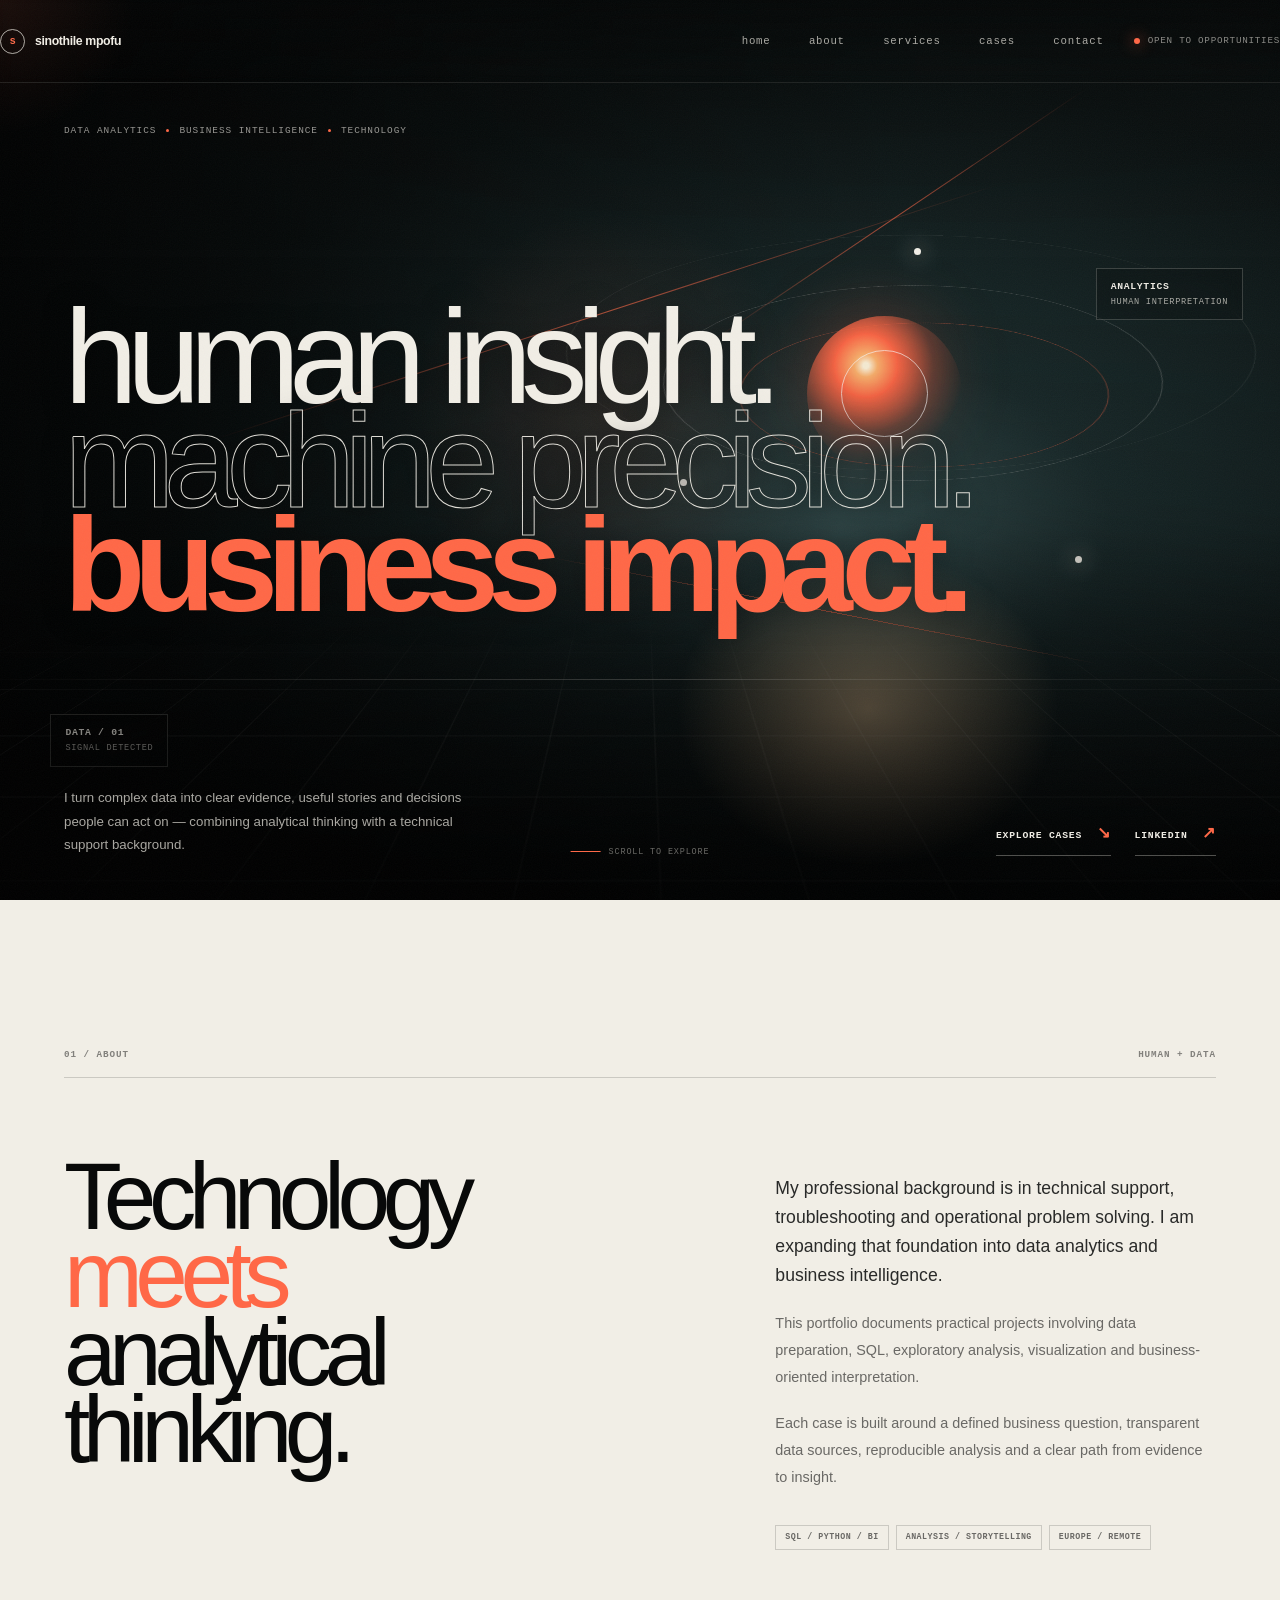
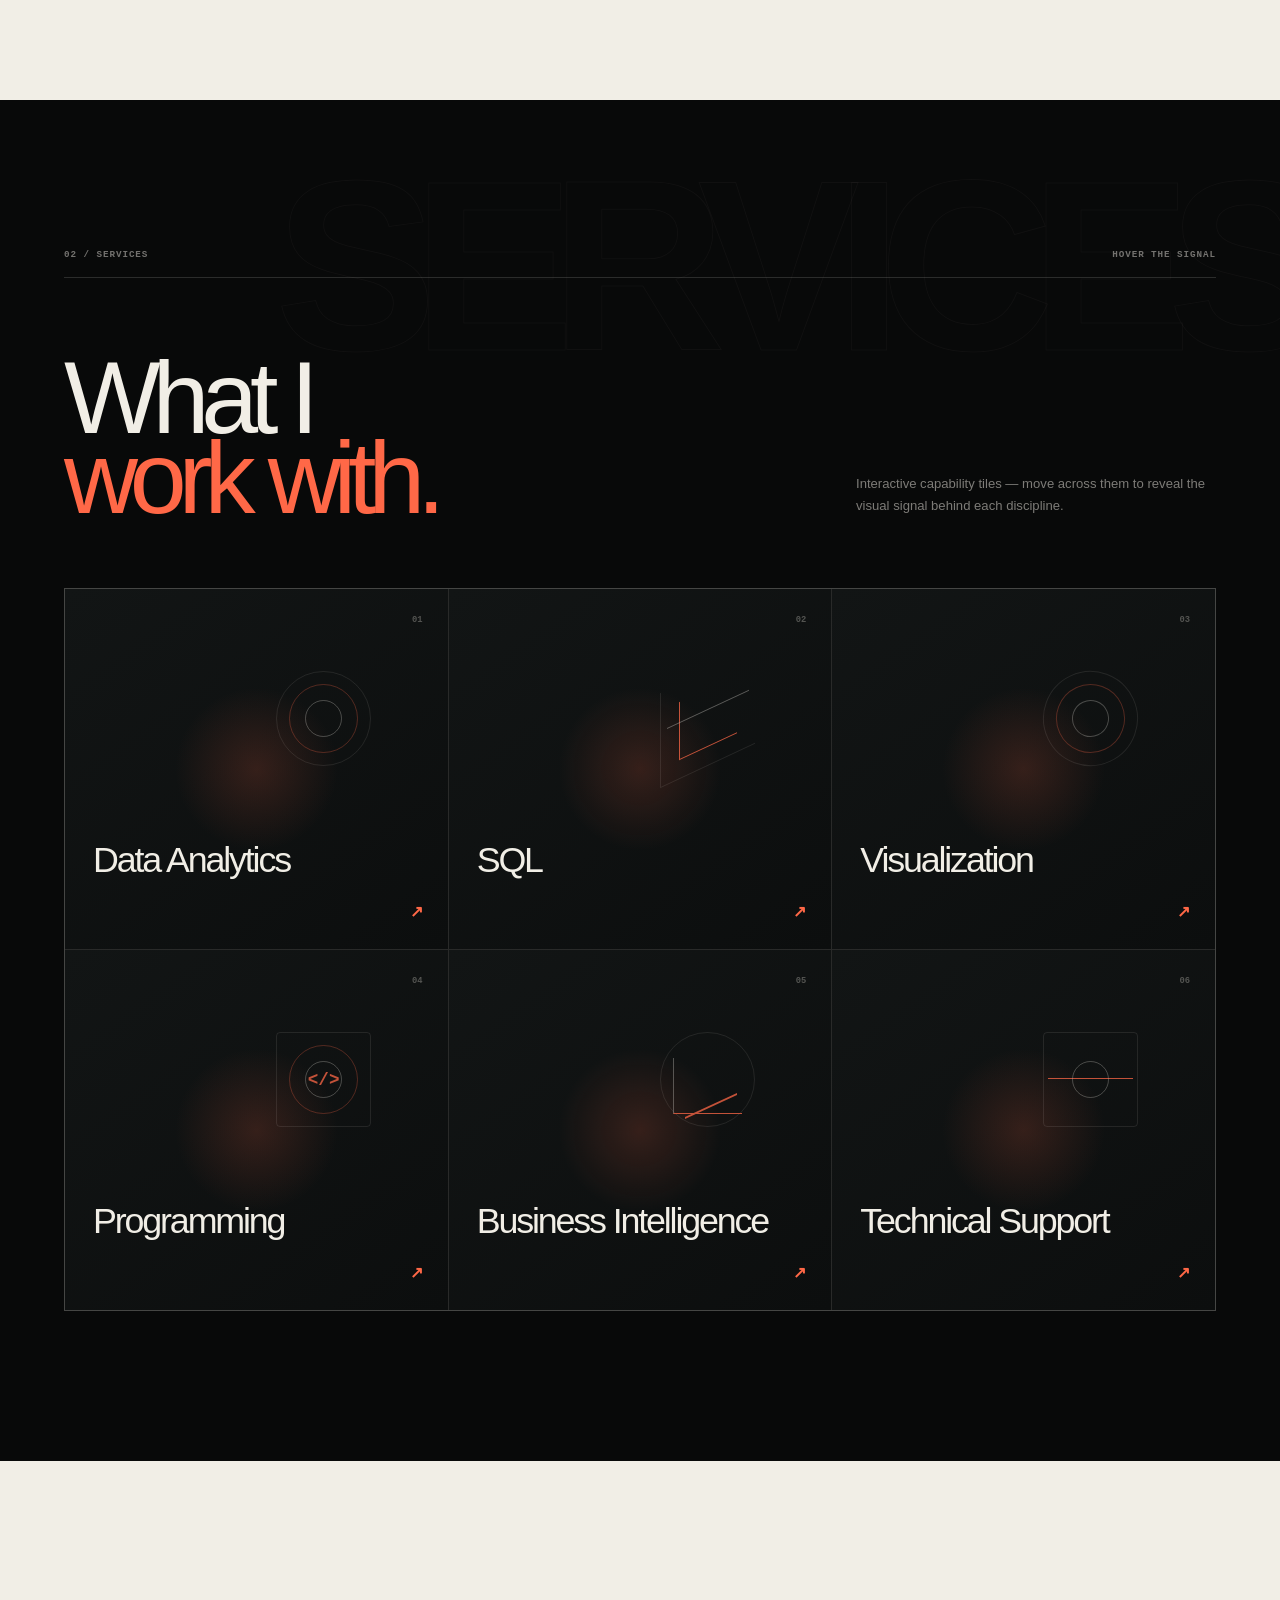
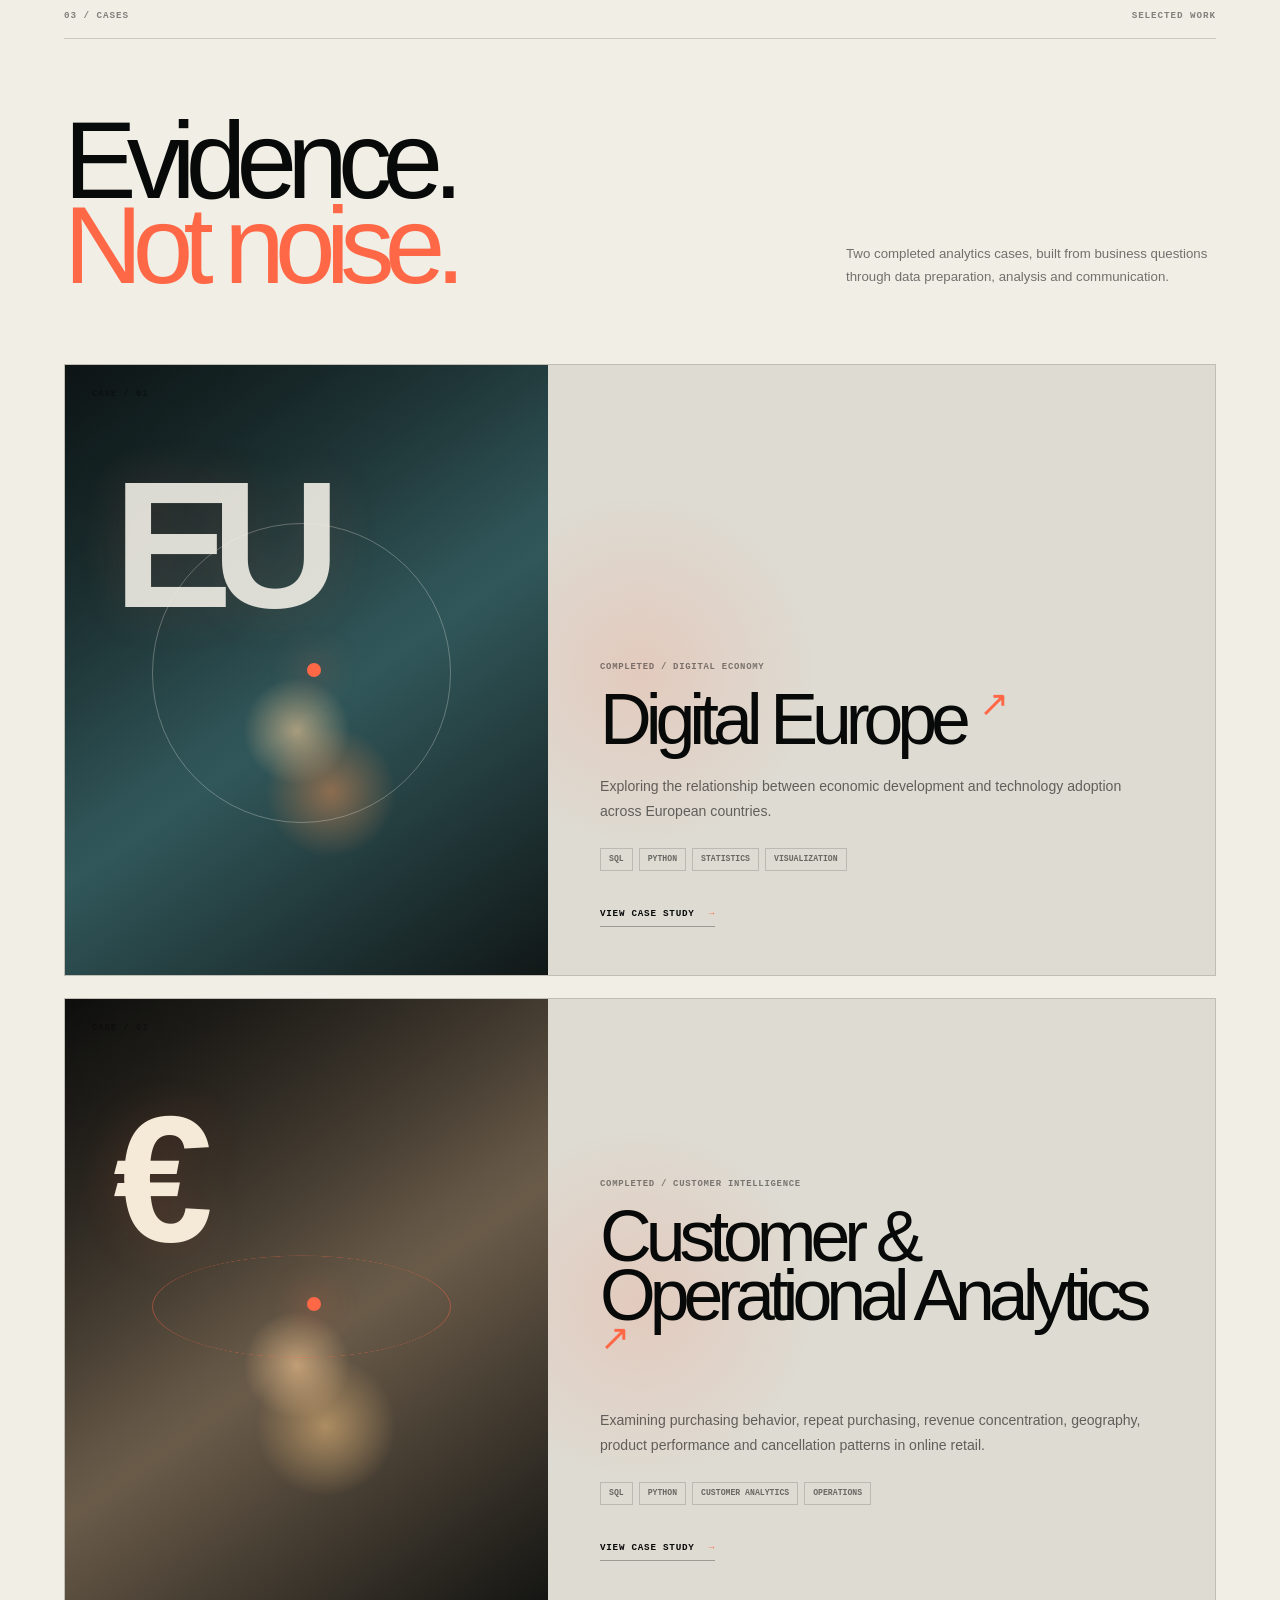
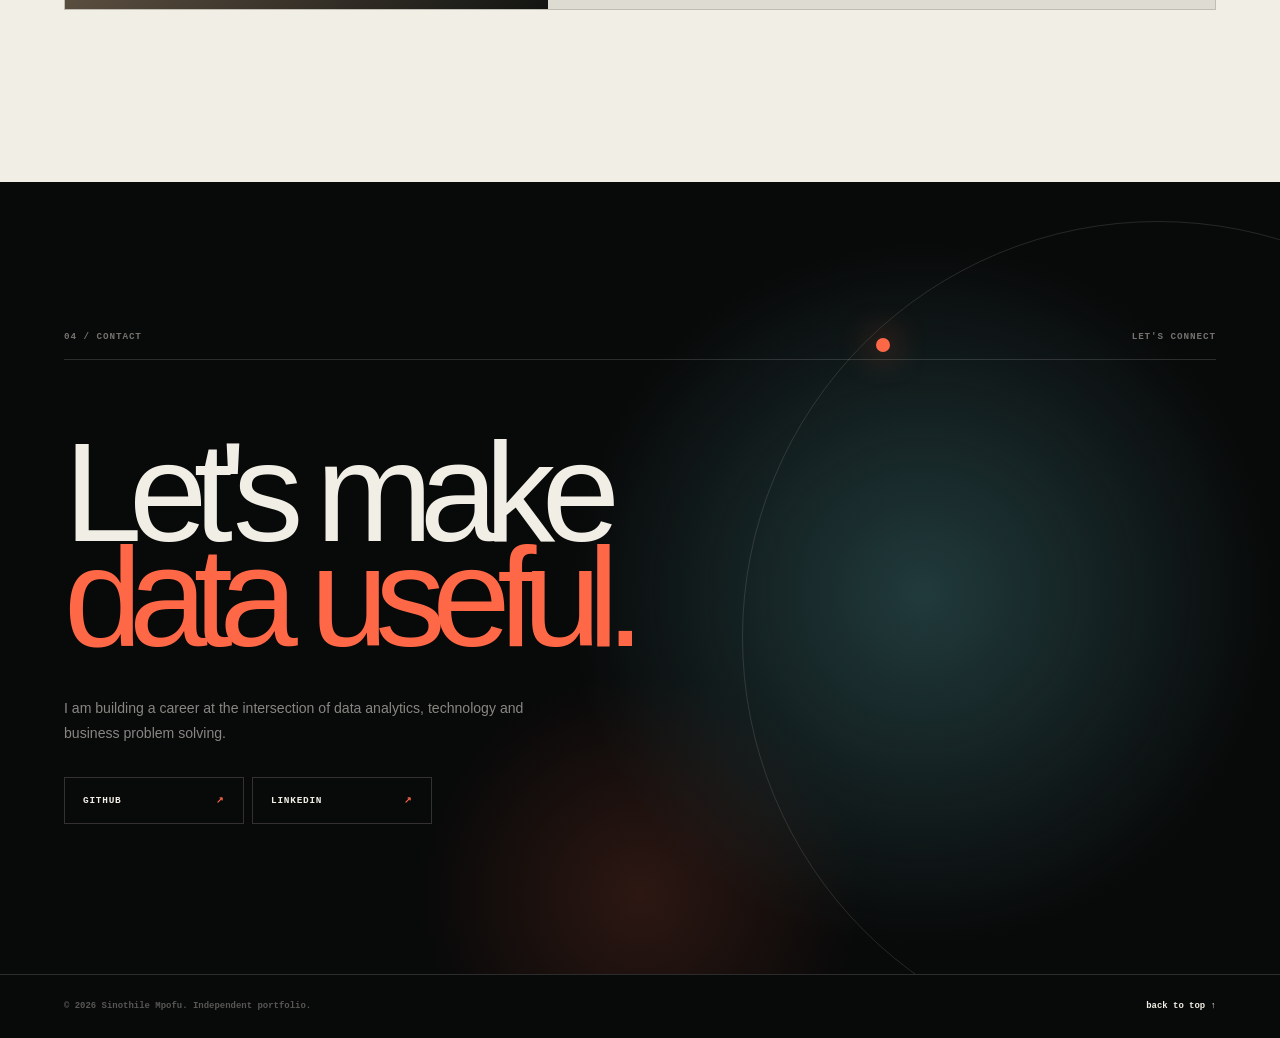
==== commit 1f34c2da: "Add files via upload" ====
--- a/index.html
+++ b/index.html
@@ -1,666 +1,195 @@
 <!DOCTYPE html>
 <html lang="en">
+<head>
+  <meta charset="UTF-8">
+  <meta name="viewport" content="width=device-width, initial-scale=1.0">
+  <title>Sinothile Mpofu | Data Analytics Portfolio</title>
+  <meta name="description" content="Data analytics portfolio of Sinothile Mpofu, featuring SQL, Python, business intelligence, customer analytics and technology projects.">
+  <meta name="author" content="Sinothile Mpofu">
+  <link rel="stylesheet" href="style.css">
+</head>
+<body>
+  <div class="cursor-glow" aria-hidden="true"></div>
 
-<head>
-    <meta charset="UTF-8">
-    <meta name="viewport" content="width=device-width, initial-scale=1.0">
+  <header class="navbar" id="top">
+    <div class="nav-container">
+      <a href="#home" class="logo" aria-label="Sinothile Mpofu home">
+        <span class="logo-mark">S</span>
+        <span>sinothile mpofu</span>
+      </a>
+      <nav aria-label="Main navigation">
+        <a href="#home">home</a>
+        <a href="#about">about</a>
+        <a href="#skills">services</a>
+        <a href="#projects">cases</a>
+        <a href="#contact">contact</a>
+      </nav>
+      <a class="nav-status" href="#projects"><span></span> open to opportunities</a>
+    </div>
+  </header>
 
-    <title>Sinothile Mpofu | Data Analytics Portfolio</title>
+  <main>
+    <section id="home" class="hero" aria-labelledby="hero-title">
+      <div class="hero-scene" aria-hidden="true">
+        <div class="scene-noise"></div>
+        <div class="scene-grid"></div>
+        <div class="scene-horizon"></div>
+        <div class="scene-orbit orbit-one"></div>
+        <div class="scene-orbit orbit-two"></div>
+        <div class="scene-orbit orbit-three"></div>
+        <div class="scene-core"><span></span></div>
+        <div class="scene-beam beam-one"></div>
+        <div class="scene-beam beam-two"></div>
+        <div class="scene-beam beam-three"></div>
+        <div class="scene-node node-one"></div>
+        <div class="scene-node node-two"></div>
+        <div class="scene-node node-three"></div>
+        <div class="scene-panel panel-left"><b>DATA / 01</b><span>signal detected</span></div>
+        <div class="scene-panel panel-right"><b>ANALYTICS</b><span>human interpretation</span></div>
+      </div>
 
-    <meta name="description"
-          content="Data analytics portfolio of Sinothile Mpofu, featuring data analysis, SQL, Python, visualization, business intelligence and technology projects.">
+      <div class="hero-overlay"></div>
 
-    <meta name="author" content="Sinothile Mpofu">
-
-    <link rel="stylesheet" href="style.css">
-</head>
-
-<body>
-
-    <!-- =========================
-         NAVIGATION
-    ========================== -->
-
-    <header class="navbar">
-
-        <div class="container nav-container">
-
-            <!-- Logo / Home -->
-            <a href="#home"
-               class="logo"
-               aria-label="Sinothile Mpofu - Home">
-                Sinothile Mpofu
-            </a>
-
-            <!-- Main Navigation -->
-            <nav aria-label="Main navigation">
-
-                <a href="#home">
-                    Home
-                </a>
-
-                <a href="#about">
-                    About
-                </a>
-
-                <a href="#skills">
-                    Skills
-                </a>
-
-                <a href="#projects">
-                    Projects
-                </a>
-
-                <a href="#contact">
-                    Contact
-                </a>
-
-            </nav>
-
+      <div class="hero-inner">
+        <div class="hero-kicker">
+          <span>DATA ANALYTICS</span>
+          <i></i>
+          <span>BUSINESS INTELLIGENCE</span>
+          <i></i>
+          <span>TECHNOLOGY</span>
         </div>
 
-    </header>
+        <h1 id="hero-title">
+          <span>human insight.</span>
+          <span class="outline">machine precision.</span>
+          <span class="accent-word">business impact.</span>
+        </h1>
 
-
-    <!-- =========================
-         MAIN CONTENT
-    ========================== -->
-
-    <main>
-
-        <!-- =========================
-             HOME / HERO
-        ========================== -->
-
-        <section id="home"
-                 class="hero"
-                 aria-labelledby="hero-title">
-
-            <div class="container hero-content">
-
-                <div class="hero-text">
-
-                    <p class="eyebrow">
-                        DATA ANALYTICS • BUSINESS INTELLIGENCE • TECHNOLOGY
-                    </p>
-
-                    <h1 id="hero-title">
-                        Turning data into
-                        <span>actionable insight.</span>
-                    </h1>
-
-                    <p class="hero-description">
-                        I am Sinothile Mpofu, an IT support specialist developing
-                        practical expertise in data analytics, SQL, Python,
-                        visualization, business intelligence and
-                        technology-driven problem solving.
-                    </p>
-
-                    <div class="hero-buttons">
-
-                        <!-- View Projects -->
-                        <a href="#projects"
-                           class="button primary">
-                            View Projects
-                        </a>
-
-                        <!-- LinkedIn -->
-                        <a href="https://www.linkedin.com/in/sinothile-mpofu-74a01821a"
-                           class="button secondary"
-                           target="_blank"
-                           rel="noopener noreferrer">
-                            LinkedIn
-                        </a>
-
-                    </div>
-
-                </div>
-
-
-                <!-- Hero Information Card -->
-
-                <div class="hero-card">
-
-                    <div class="card-label">
-                        CURRENT FOCUS
-                    </div>
-
-                    <h2>
-                        Data Analytics
-                    </h2>
-
-                    <p>
-                        Building portfolio projects that demonstrate the complete
-                        analytics workflow — from business questions and raw data
-                        through cleaning, analysis, visualization and communication.
-                    </p>
-
-                    <div class="status">
-
-                        <span aria-hidden="true"></span>
-
-                        Portfolio in development
-
-                    </div>
-
-                </div>
-
-            </div>
-
-        </section>
-
-
-        <!-- =========================
-             ABOUT
-        ========================== -->
-
-        <section id="about"
-                 class="section"
-                 aria-labelledby="about-title">
-
-            <div class="container">
-
-                <div class="section-heading">
-
-                    <p class="section-number">
-                        01
-                    </p>
-
-                    <h2 id="about-title">
-                        About
-                    </h2>
-
-                </div>
-
-
-                <div class="about-grid">
-
-                    <div>
-
-                        <h3>
-                            Technology meets analytical thinking.
-                        </h3>
-
-                    </div>
-
-                    <div>
-
-                        <p>
-                            My professional background is in technical support,
-                            troubleshooting and operational problem solving.
-                            I am expanding that foundation into data analytics
-                            and business intelligence.
-                        </p>
-
-                        <p>
-                            This portfolio documents practical projects involving
-                            data preparation, SQL, exploratory analysis,
-                            visualization and business-oriented interpretation.
-                        </p>
-
-                        <p>
-                            Each project is designed around a defined question,
-                            documented methodology, transparent data sources
-                            and reproducible analysis.
-                        </p>
-
-                    </div>
-
-                </div>
-
-            </div>
-
-        </section>
-
-
-        <!-- =========================
-             SKILLS
-        ========================== -->
-
-        <section id="skills"
-                 class="section section-alt"
-                 aria-labelledby="skills-title">
-
-            <div class="container">
-
-                <div class="section-heading">
-
-                    <p class="section-number">
-                        02
-                    </p>
-
-                    <h2 id="skills-title">
-                        Skills &amp; Tools
-                    </h2>
-
-                </div>
-
-
-                <div class="skills-grid">
-
-
-                    <!-- Data Analytics -->
-
-                    <div class="skill-card">
-
-                        <h3>
-                            Data Analytics
-                        </h3>
-
-                        <p>
-                            Data cleaning, exploratory analysis,
-                            trend analysis, KPI analysis and
-                            business insights.
-                        </p>
-
-                    </div>
-
-
-                    <!-- SQL -->
-
-                    <div class="skill-card">
-
-                        <h3>
-                            SQL
-                        </h3>
-
-                        <p>
-                            Querying, filtering, aggregation,
-                            joins, grouping and analytical
-                            data preparation.
-                        </p>
-
-                    </div>
-
-
-                    <!-- Visualization -->
-
-                    <div class="skill-card">
-
-                        <h3>
-                            Visualization
-                        </h3>
-
-                        <p>
-                            Data storytelling, chart selection,
-                            visual analysis and communicating
-                            findings clearly.
-                        </p>
-
-                    </div>
-
-
-                    <!-- Programming -->
-
-                    <div class="skill-card">
-
-                        <h3>
-                            Programming
-                        </h3>
-
-                        <p>
-                            Python and Java fundamentals with a focus
-                            on practical analytical and technical
-                            applications.
-                        </p>
-
-                    </div>
-
-
-                    <!-- Business Intelligence -->
-
-                    <div class="skill-card">
-
-                        <h3>
-                            Business Intelligence
-                        </h3>
-
-                        <p>
-                            KPI development, reporting, operational
-                            analysis and decision-support concepts.
-                        </p>
-
-                    </div>
-
-
-                    <!-- Technical Support -->
-
-                    <div class="skill-card">
-
-                        <h3>
-                            Technical Support
-                        </h3>
-
-                        <p>
-                            Troubleshooting, root-cause analysis,
-                            escalation management and technical
-                            problem solving.
-                        </p>
-
-                    </div>
-
-
-                </div>
-
-            </div>
-
-        </section>
-
-
-        <!-- =========================
-             PROJECTS
-        ========================== -->
-
-        <section id="projects"
-                 class="section"
-                 aria-labelledby="projects-title">
-
-            <div class="container">
-
-                <div class="section-heading">
-
-                    <p class="section-number">
-                        03
-                    </p>
-
-                    <h2 id="projects-title">
-                        Projects
-                    </h2>
-
-                </div>
-
-
-                <!-- PROJECT 01 -->
-
-                <article class="project-card">
-
-                    <div class="project-number">
-                        PROJECT 01
-                    </div>
-
-
-                    <!-- Clickable Project Title -->
-
-                    <h3>
-
-                        <a href="projects/project-01/"
-                           class="project-title-link">
-
-                            Digital Europe
-
-                        </a>
-
-                    </h3>
-
-
-                    <p class="project-status">
-                        Completed
-                    </p>
-
-
-                    <p>
-                        An end-to-end data analytics case study examining
-                        the relationship between economic development and
-                        technology adoption across European countries.
-                        The project covers data sourcing, validation,
-                        SQL analysis, statistical analysis, visualization
-                        and business-oriented interpretation.
-                    </p>
-
-
-                    <!-- Project Technologies -->
-
-                    <div class="project-tags">
-
-                        <span>
-                            Data Analysis
-                        </span>
-
-                        <span>
-                            SQL
-                        </span>
-
-                        <span>
-                            Python
-                        </span>
-
-                        <span>
-                            Statistics
-                        </span>
-
-                        <span>
-                            Visualization
-                        </span>
-
-                    </div>
-
-
-                    <!-- Project Navigation -->
-
-                    <a href="projects/project-01/"
-                       class="project-link"
-                       aria-label="View Digital Europe Project 01">
-
-                        View Project 01 →
-
-                    </a>
-
-                </article>
-
-
-                <!-- PROJECT 02 -->
-
-                <article class="project-card">
-
-                    <div class="project-number">
-                        PROJECT 02
-                    </div>
-
-
-                    <!-- Clickable Project Title -->
-
-                    <h3>
-
-                        <a href="projects/project-02/"
-                           class="project-title-link">
-
-                            Customer &amp; Operational Analytics
-
-                        </a>
-
-                    </h3>
-
-
-                    <p class="project-status">
-                        Completed
-                    </p>
-
-
-                    <p>
-                        An end-to-end customer and operational analytics case study
-                        examining purchasing behavior, repeat purchasing, revenue
-                        concentration, geography, product performance and
-                        cancellation patterns in an online retail business.
-                    </p>
-
-
-                    <!-- Project Technologies -->
-
-                    <div class="project-tags">
-
-                        <span>
-                            Data Analysis
-                        </span>
-
-                        <span>
-                            SQL
-                        </span>
-
-                        <span>
-                            Python
-                        </span>
-
-                        <span>
-                            Customer Analytics
-                        </span>
-
-                        <span>
-                            Operations
-                        </span>
-
-                    </div>
-
-
-                    <!-- Project Navigation -->
-
-                    <a href="projects/project-02/"
-                       class="project-link"
-                       aria-label="View Customer and Operational Analytics Project 02">
-
-                        View Project 02 →
-
-                    </a>
-
-                </article>
-
-
-            </div>
-
-        </section>
-
-
-        <!-- =========================
-             CONTACT
-        ========================== -->
-
-        <section id="contact"
-                 class="section section-alt"
-                 aria-labelledby="contact-title">
-
-            <div class="container contact">
-
-                <div class="section-heading">
-
-                    <p class="section-number">
-                        04
-                    </p>
-
-                    <h2 id="contact-title">
-                        Let's Connect
-                    </h2>
-
-                </div>
-
-
-                <p>
-                    I am building a portfolio focused on data analytics,
-                    technology and business problem solving.
-                </p>
-
-
-                <div class="contact-links">
-
-                    <!-- GitHub -->
-
-                    <a href="https://github.com/sinosk31-a11y"
-                       target="_blank"
-                       rel="noopener noreferrer"
-                       aria-label="Visit Sinothile Mpofu on GitHub">
-
-                        GitHub
-
-                    </a>
-
-
-                    <!-- LinkedIn -->
-
-                    <a href="https://www.linkedin.com/in/sinothile-mpofu-74a01821a"
-                       target="_blank"
-                       rel="noopener noreferrer"
-                       aria-label="Visit Sinothile Mpofu on LinkedIn">
-
-                        LinkedIn
-
-                    </a>
-
-                </div>
-
-            </div>
-
-        </section>
-
-    </main>
-
-
-    <!-- =========================
-         FOOTER
-    ========================== -->
-
-    <footer>
-
-        <div class="container">
-
-            <p>
-                © 2026 Sinothile Mpofu.
-                Built and documented as an independent portfolio project.
-            </p>
-
-
-            <!-- Return to Top -->
-
-            <p>
-
-                <a href="#home"
-                   class="footer-home">
-
-                    Back to top ↑
-
-                </a>
-
-            </p>
-
+        <div class="hero-bottom">
+          <p class="hero-copy">
+            I turn complex data into clear evidence, useful stories and decisions people can act on — combining analytical thinking with a technical support background.
+          </p>
+          <div class="hero-actions">
+            <a href="#projects" class="hero-link primary-link">explore cases <b>↘</b></a>
+            <a href="https://www.linkedin.com/in/sinothile-mpofu-74a01821a" target="_blank" rel="noopener noreferrer" class="hero-link">linkedin <b>↗</b></a>
+          </div>
         </div>
 
-    </footer>
+        <div class="scroll-cue"><span></span> scroll to explore</div>
+      </div>
+    </section>
 
+    <section id="about" class="section about-section" aria-labelledby="about-title">
+      <div class="container">
+        <div class="section-topline"><span>01 / about</span><span>human + data</span></div>
+        <div class="about-layout">
+          <h2 id="about-title">Technology<br><em>meets</em><br>analytical thinking.</h2>
+          <div class="about-copy">
+            <p class="lead">My professional background is in technical support, troubleshooting and operational problem solving. I am expanding that foundation into data analytics and business intelligence.</p>
+            <p>This portfolio documents practical projects involving data preparation, SQL, exploratory analysis, visualization and business-oriented interpretation.</p>
+            <p>Each case is built around a defined business question, transparent data sources, reproducible analysis and a clear path from evidence to insight.</p>
+            <div class="about-meta"><span>SQL / PYTHON / BI</span><span>ANALYSIS / STORYTELLING</span><span>EUROPE / REMOTE</span></div>
+          </div>
+        </div>
+      </div>
+    </section>
 
+    <section id="skills" class="section services-section" aria-labelledby="skills-title">
+      <div class="container">
+        <div class="section-topline light"><span>02 / services</span><span>hover the signal</span></div>
+        <div class="services-heading">
+          <h2 id="skills-title">What I<br><span>work with.</span></h2>
+          <p>Interactive capability tiles — move across them to reveal the visual signal behind each discipline.</p>
+        </div>
+
+        <div class="services-grid">
+          <article class="service-card"><div class="service-visual"><span></span><i></i></div><div class="service-index">01</div><h3>Data Analytics</h3><p>Data cleaning, exploratory analysis, trend analysis, KPI analysis and business insights.</p><b>↗</b></article>
+          <article class="service-card"><div class="service-visual chart"><span></span><i></i></div><div class="service-index">02</div><h3>SQL</h3><p>Querying, filtering, aggregation, joins, grouping and analytical data preparation.</p><b>↗</b></article>
+          <article class="service-card"><div class="service-visual rings"><span></span><i></i></div><div class="service-index">03</div><h3>Visualization</h3><p>Data storytelling, chart selection, visual analysis and communicating findings clearly.</p><b>↗</b></article>
+          <article class="service-card"><div class="service-visual code"><span>&lt;/&gt;</span><i></i></div><div class="service-index">04</div><h3>Programming</h3><p>Python and Java fundamentals with a focus on practical analytical and technical applications.</p><b>↗</b></article>
+          <article class="service-card"><div class="service-visual bars"><span></span><i></i></div><div class="service-index">05</div><h3>Business Intelligence</h3><p>KPI development, reporting, operational analysis and decision-support concepts.</p><b>↗</b></article>
+          <article class="service-card"><div class="service-visual signal"><span></span><i></i></div><div class="service-index">06</div><h3>Technical Support</h3><p>Troubleshooting, root-cause analysis, escalation management and technical problem solving.</p><b>↗</b></article>
+        </div>
+      </div>
+    </section>
+
+    <section id="projects" class="section cases-section" aria-labelledby="projects-title">
+      <div class="container">
+        <div class="section-topline"><span>03 / cases</span><span>selected work</span></div>
+        <div class="cases-heading"><h2 id="projects-title">Evidence.<br><em>Not noise.</em></h2><p>Two completed analytics cases, built from business questions through data preparation, analysis and communication.</p></div>
+
+        <article class="case-card case-one">
+          <div class="case-number">CASE / 01</div>
+          <div class="case-art art-europe"><span>EU</span><i></i><b></b></div>
+          <div class="case-content"><div class="case-status">completed / digital economy</div><h3><a href="projects/project-01/">Digital Europe <span>↗</span></a></h3><p>Exploring the relationship between economic development and technology adoption across European countries.</p><div class="case-tags"><span>SQL</span><span>PYTHON</span><span>STATISTICS</span><span>VISUALIZATION</span></div><a class="case-link" href="projects/project-01/">view case study <span>→</span></a></div>
+        </article>
+
+        <article class="case-card case-two">
+          <div class="case-number">CASE / 02</div>
+          <div class="case-art art-retail"><span>€</span><i></i><b></b></div>
+          <div class="case-content"><div class="case-status">completed / customer intelligence</div><h3><a href="projects/project-02/">Customer &amp; Operational Analytics <span>↗</span></a></h3><p>Examining purchasing behavior, repeat purchasing, revenue concentration, geography, product performance and cancellation patterns in online retail.</p><div class="case-tags"><span>SQL</span><span>PYTHON</span><span>CUSTOMER ANALYTICS</span><span>OPERATIONS</span></div><a class="case-link" href="projects/project-02/">view case study <span>→</span></a></div>
+        </article>
+      </div>
+    </section>
+
+    <section id="contact" class="section contact-section" aria-labelledby="contact-title">
+      <div class="contact-orbit" aria-hidden="true"></div>
+      <div class="container contact-inner">
+        <div class="section-topline light"><span>04 / contact</span><span>let's connect</span></div>
+        <h2 id="contact-title">Let's make<br><em>data useful.</em></h2>
+        <p>I am building a career at the intersection of data analytics, technology and business problem solving.</p>
+        <div class="contact-links"><a href="https://github.com/sinosk31-a11y" target="_blank" rel="noopener noreferrer">GitHub <span>↗</span></a><a href="https://www.linkedin.com/in/sinothile-mpofu-74a01821a" target="_blank" rel="noopener noreferrer">LinkedIn <span>↗</span></a></div>
+      </div>
+    </section>
+  </main>
+
+  <footer><div class="container footer-inner"><p>© 2026 Sinothile Mpofu. Independent portfolio.</p><a href="#top">back to top ↑</a></div></footer>
 
 <script>
 (() => {
-  const reduced = window.matchMedia('(prefers-reduced-motion: reduce)').matches;
-  const cards = document.querySelectorAll('.hero-card, .skill-card, .project-card');
-  if (!reduced) {
-    cards.forEach(card => {
+  const reduce = window.matchMedia('(prefers-reduced-motion: reduce)').matches;
+  const root = document.documentElement;
+  const glow = document.querySelector('.cursor-glow');
+  const scene = document.querySelector('.hero-scene');
+
+  if (!reduce) {
+    window.addEventListener('pointermove', (e) => {
+      root.style.setProperty('--cursor-x', `${e.clientX}px`);
+      root.style.setProperty('--cursor-y', `${e.clientY}px`);
+      if (glow) { glow.style.left = e.clientX + 'px'; glow.style.top = e.clientY + 'px'; }
+      if (scene) {
+        const x = (e.clientX / window.innerWidth - .5);
+        const y = (e.clientY / window.innerHeight - .5);
+        scene.style.setProperty('--px', `${x * 22}px`);
+        scene.style.setProperty('--py', `${y * 16}px`);
+      }
+    }, {passive:true});
+
+    document.querySelectorAll('.service-card, .case-card').forEach(card => {
       card.addEventListener('pointermove', e => {
         const r = card.getBoundingClientRect();
         const x = (e.clientX-r.left)/r.width;
         const y = (e.clientY-r.top)/r.height;
         card.style.setProperty('--mx', `${x*100}%`);
         card.style.setProperty('--my', `${y*100}%`);
-        card.style.setProperty('--rx', `${(0.5-y)*5}deg`);
-        card.style.setProperty('--ry', `${(x-0.5)*5}deg`);
+        card.style.setProperty('--rx', `${(0.5-y)*2.6}deg`);
+        card.style.setProperty('--ry', `${(x-0.5)*2.6}deg`);
       });
       card.addEventListener('pointerleave', () => {
-        card.style.setProperty('--mx','50%');
-        card.style.setProperty('--my','50%');
-        card.style.setProperty('--rx','0deg');
-        card.style.setProperty('--ry','0deg');
+        card.style.setProperty('--mx','50%'); card.style.setProperty('--my','50%');
+        card.style.setProperty('--rx','0deg'); card.style.setProperty('--ry','0deg');
       });
     });
   }
-  const reveal = document.querySelectorAll('.hero-text, .hero-card, .section-heading, .about-grid > *, .skills-intro, .skill-card, .project-card, .contact > p, .contact-links');
-  if (reduced) reveal.forEach(x => x.classList.add('motion-in'));
+
+  const reveal = document.querySelectorAll('.section-topline, .about-layout > *, .services-heading > *, .service-card, .cases-heading > *, .case-card, .contact-inner > *');
+  const show = el => el.classList.add('in');
+  if (reduce) reveal.forEach(show);
   else {
-    const io = new IntersectionObserver(entries => {
-      entries.forEach(entry => {
-        if(entry.isIntersecting){ entry.target.classList.add('motion-in'); io.unobserve(entry.target); }
-      });
-    }, {threshold:.12});
-    reveal.forEach(x => io.observe(x));
+    const io = new IntersectionObserver(entries => entries.forEach(entry => { if (entry.isIntersecting) { show(entry.target); io.unobserve(entry.target); } }), {threshold:.12});
+    reveal.forEach(el => io.observe(el));
   }
 })();
 </script>
-
 </body>
-
 </html>
--- a/style.css
+++ b/style.css
@@ -1,235 +1,82 @@
-/* =========================================================
-   SINOTHILE MPOFU — DATA ANALYTICS PORTFOLIO
-   Visual direction: high-contrast editorial / AI studio
-   Inspired by the visual language of Stupid Human:
-   black + warm white + electric orange, oversized type,
-   hard edges, graphic motion, restrained UI chrome.
-   ========================================================= */
+:root{
+  --ink:#080909;
+  --ink-2:#101312;
+  --ink-3:#171b1b;
+  --cream:#f1eee6;
+  --paper:#e7e3d9;
+  --muted:#989a95;
+  --orange:#ff6847;
+  --orange-2:#e34f31;
+  --teal:#21383a;
+  --teal-2:#315457;
+  --line:rgba(241,238,230,.15);
+  --line-dark:rgba(8,9,9,.16);
+  --ease:cubic-bezier(.16,1,.3,1);
+  --cursor-x:50vw;
+  --cursor-y:50vh;
+}
+*{box-sizing:border-box;margin:0;padding:0}
+html{scroll-behavior:smooth;background:var(--ink)}
+body{font-family:Inter,ui-sans-serif,-apple-system,BlinkMacSystemFont,"Segoe UI",Helvetica,Arial,sans-serif;background:var(--cream);color:var(--ink);line-height:1.5;overflow-x:hidden;-webkit-font-smoothing:antialiased}
+a{color:inherit;text-decoration:none}
+.container{width:min(1280px,90vw);margin:auto}
+.cursor-glow{position:fixed;z-index:9999;width:280px;height:280px;pointer-events:none;border-radius:50%;transform:translate(-50%,-50%);background:radial-gradient(circle,rgba(255,104,71,.09),transparent 68%);mix-blend-mode:screen;transition:left .08s linear,top .08s linear}
+body:after{content:"";position:fixed;inset:0;z-index:9998;pointer-events:none;opacity:.035;background-image:url("data:image/svg+xml,%3Csvg xmlns='http://www.w3.org/2000/svg' width='180' height='180'%3E%3Cfilter id='n'%3E%3CfeTurbulence type='fractalNoise' baseFrequency='.85' numOctaves='3' stitchTiles='stitch'/%3E%3C/filter%3E%3Crect width='100%25' height='100%25' filter='url(%23n)'/%3E%3C/svg%3E")}
 
-:root{
-  --black:#0b0b0a;
-  --black-2:#111110;
-  --black-3:#181817;
-  --cream:#f3efe6;
-  --cream-2:#e8e2d6;
-  --white:#fffdf8;
-  --orange:#ff603f;
-  --orange-dark:#d94a2f;
-  --muted:#9b968c;
-  --muted-dark:#5f5b54;
-  --line-dark:rgba(243,239,230,.16);
-  --line-light:rgba(11,11,10,.17);
-  --ease:cubic-bezier(.16,1,.3,1);
-}
+/* NAVIGATION */
+.navbar{position:absolute;top:0;left:0;width:100%;z-index:100;color:var(--cream);border-bottom:1px solid rgba(241,238,230,.1);background:linear-gradient(to bottom,rgba(5,7,7,.52),transparent);backdrop-filter:blur(5px)}
+.nav-container{height:82px;display:flex;align-items:center;justify-content:space-between;gap:30px}
+.logo{display:flex;align-items:center;gap:10px;font-size:.77rem;font-weight:800;letter-spacing:-.03em;text-transform:lowercase;white-space:nowrap}
+.logo-mark{width:25px;height:25px;display:grid;place-items:center;border:1px solid rgba(241,238,230,.7);border-radius:50%;font-size:.66rem;color:var(--orange)}
+nav{display:flex;gap:clamp(18px,3vw,45px);margin-left:auto}
+nav a{font:500 .67rem/1 ui-monospace,SFMono-Regular,Menlo,monospace;letter-spacing:.07em;color:rgba(241,238,230,.7);position:relative;transition:color .3s ease}
+nav a:before{content:"";position:absolute;width:4px;height:4px;border-radius:50%;background:var(--orange);left:-9px;top:50%;transform:translateY(-50%) scale(0);transition:transform .3s var(--ease)}
+nav a:hover{color:#fff}nav a:hover:before{transform:translateY(-50%) scale(1)}
+.nav-status{font:500 .58rem/1 ui-monospace,SFMono-Regular,Menlo,monospace;text-transform:uppercase;letter-spacing:.08em;color:rgba(241,238,230,.56);display:flex;align-items:center;gap:8px;white-space:nowrap}.nav-status span{width:6px;height:6px;border-radius:50%;background:var(--orange);box-shadow:0 0 15px var(--orange);animation:pulse 1.8s ease-in-out infinite}
 
-*{margin:0;padding:0;box-sizing:border-box}
-html{scroll-behavior:smooth;background:var(--black)}
-body{
-  font-family:Inter,ui-sans-serif,-apple-system,BlinkMacSystemFont,"Segoe UI",Helvetica,Arial,sans-serif;
-  background:var(--cream);
-  color:var(--black);
-  line-height:1.55;
-  -webkit-font-smoothing:antialiased;
-  overflow-x:hidden;
-}
-body:before{
-  content:"";
-  position:fixed;
-  inset:0;
-  pointer-events:none;
-  z-index:999;
-  opacity:.045;
-  background-image:url("data:image/svg+xml,%3Csvg viewBox='0 0 160 160' xmlns='http://www.w3.org/2000/svg'%3E%3Cfilter id='n'%3E%3CfeTurbulence type='fractalNoise' baseFrequency='.9' numOctaves='3' stitchTiles='stitch'/%3E%3C/filter%3E%3Crect width='100%25' height='100%25' filter='url(%23n)' opacity='.8'/%3E%3C/svg%3E");
-}
-a{color:inherit;text-decoration:none}
-.container{width:min(1240px,90vw);margin:0 auto}
+/* CINEMATIC HERO */
+.hero{height:100svh;min-height:720px;position:relative;overflow:hidden;background:var(--ink);color:var(--cream)}
+.hero-scene{position:absolute;inset:-30px;overflow:hidden;transform:translate3d(var(--px),var(--py),0) scale(1.04);transition:transform .25s ease-out;background:radial-gradient(ellipse at 65% 58%,rgba(65,98,99,.82) 0%,rgba(34,57,58,.7) 22%,rgba(13,20,20,.92) 58%,#070808 100%)}
+.hero-scene:before{content:"";position:absolute;inset:0;background:radial-gradient(ellipse at 67% 77%,rgba(255,211,158,.48),transparent 15%),linear-gradient(90deg,rgba(0,0,0,.72) 0%,rgba(0,0,0,.25) 43%,rgba(0,0,0,.04) 70%),linear-gradient(0deg,rgba(0,0,0,.75),transparent 42%)}
+.hero-scene:after{content:"";position:absolute;inset:0;background:radial-gradient(circle at var(--cursor-x) var(--cursor-y),rgba(255,104,71,.1),transparent 24%);mix-blend-mode:screen}
+.scene-noise{position:absolute;inset:0;opacity:.11;background-image:linear-gradient(rgba(255,255,255,.025) 1px,transparent 1px),linear-gradient(90deg,rgba(255,255,255,.02) 1px,transparent 1px);background-size:5px 5px}
+.scene-grid{position:absolute;left:-10%;right:-10%;bottom:-15%;height:47%;transform:perspective(500px) rotateX(61deg);transform-origin:center top;background-image:linear-gradient(rgba(241,238,230,.08) 1px,transparent 1px),linear-gradient(90deg,rgba(241,238,230,.07) 1px,transparent 1px);background-size:74px 55px;mask-image:linear-gradient(to bottom,transparent,black 35%,transparent)}
+.scene-horizon{position:absolute;left:0;right:0;bottom:26%;height:1px;background:linear-gradient(90deg,transparent,rgba(241,238,230,.3),transparent);box-shadow:0 0 50px rgba(255,104,71,.18)}
+.scene-orbit{position:absolute;border:1px solid rgba(241,238,230,.22);border-radius:50%;transform-style:preserve-3d;animation:orbit 18s linear infinite}.orbit-one{width:500px;height:500px;right:11%;top:17%;transform:rotateX(67deg) rotateZ(-18deg)}.orbit-two{width:370px;height:370px;right:15%;top:25%;border-color:rgba(255,104,71,.42);animation-duration:11s;animation-direction:reverse;transform:rotateX(67deg) rotateZ(24deg)}.orbit-three{width:690px;height:690px;right:4%;top:4%;border-color:rgba(241,238,230,.08);animation-duration:29s;transform:rotateX(70deg) rotateZ(5deg)}
+.scene-core{position:absolute;right:26%;top:36%;width:155px;height:155px;border-radius:50%;background:radial-gradient(circle at 38% 32%,#fff5dc 0 2%,#ffb46f 8%,#ff6847 22%,rgba(255,104,71,.25) 47%,transparent 70%);filter:drop-shadow(0 0 35px rgba(255,104,71,.35));animation:float 5s ease-in-out infinite}.scene-core span{position:absolute;inset:22%;border:1px solid rgba(255,255,255,.65);border-radius:50%;animation:spin 6s linear infinite}
+.scene-beam{position:absolute;height:1px;background:linear-gradient(90deg,transparent,var(--orange),transparent);opacity:.65;transform-origin:left center}.beam-one{width:62%;left:18%;top:49%;transform:rotate(-18deg);animation:beam 5s ease-in-out infinite}.beam-two{width:42%;left:43%;top:61%;transform:rotate(11deg);animation:beam 7s ease-in-out infinite reverse}.beam-three{width:34%;left:55%;top:39%;transform:rotate(-34deg);animation:beam 6s ease-in-out infinite}
+.scene-node{position:absolute;width:7px;height:7px;border-radius:50%;background:var(--cream);box-shadow:0 0 22px var(--cream);animation:pulse 2s infinite}.node-one{right:29%;top:29%}.node-two{right:17%;top:61%;animation-delay:.7s}.node-three{left:53%;top:53%;animation-delay:1.1s}
+.scene-panel{position:absolute;border:1px solid rgba(241,238,230,.2);background:rgba(7,9,9,.2);backdrop-filter:blur(7px);padding:11px 14px;color:rgba(241,238,230,.7);font:500 .54rem/1.35 ui-monospace,SFMono-Regular,Menlo,monospace;text-transform:uppercase;letter-spacing:.08em}.scene-panel b{display:block;color:var(--cream);font-size:.61rem;margin-bottom:4px}.panel-left{left:6%;bottom:17%;animation:panelFloat 6s ease-in-out infinite}.panel-right{right:5%;top:31%;animation:panelFloat 7s ease-in-out infinite reverse}
+.hero-overlay{position:absolute;inset:0;background:linear-gradient(180deg,rgba(0,0,0,.28) 0%,transparent 28%,rgba(0,0,0,.1) 56%,rgba(0,0,0,.7) 100%)}
+.hero-inner{position:relative;z-index:3;height:100%;width:min(1280px,90vw);margin:auto;padding:126px 0 44px;display:flex;flex-direction:column;justify-content:space-between}
+.hero-kicker{display:flex;align-items:center;gap:10px;color:rgba(241,238,230,.62);font:500 .59rem/1 ui-monospace,SFMono-Regular,Menlo,monospace;letter-spacing:.1em;text-transform:uppercase}.hero-kicker i{width:3px;height:3px;background:var(--orange);border-radius:50%}
+.hero h1{max-width:1250px;font-size:clamp(4.7rem,10.4vw,10.5rem);line-height:.78;letter-spacing:-.085em;font-weight:500;text-wrap:balance;text-shadow:0 3px 30px rgba(0,0,0,.35)}.hero h1 span{display:block}.hero h1 .outline{color:transparent;-webkit-text-stroke:1px rgba(241,238,230,.92)}.hero h1 .accent-word{color:var(--orange);font-weight:600}
+.hero-bottom{display:flex;justify-content:space-between;align-items:end;gap:40px}.hero-copy{max-width:420px;color:rgba(241,238,230,.7);font-size:.83rem;line-height:1.75}.hero-actions{display:flex;gap:24px}.hero-link{font:700 .61rem/1 ui-monospace,SFMono-Regular,Menlo,monospace;letter-spacing:.08em;text-transform:uppercase;color:var(--cream);padding:13px 0;border-bottom:1px solid rgba(241,238,230,.32);transition:color .3s ease,border-color .3s ease,transform .3s var(--ease)}.hero-link b{color:var(--orange);font-size:1rem;margin-left:8px}.hero-link:hover{color:var(--orange);border-color:var(--orange);transform:translateY(-3px)}.scroll-cue{position:absolute;left:50%;bottom:44px;transform:translateX(-50%);font:500 .53rem/1 ui-monospace,SFMono-Regular,Menlo,monospace;text-transform:uppercase;letter-spacing:.1em;color:rgba(241,238,230,.43);display:flex;align-items:center;gap:8px}.scroll-cue span{width:30px;height:1px;background:var(--orange);animation:scan 2.2s ease-in-out infinite}
 
-/* NAV */
-.navbar{
-  position:sticky;top:0;z-index:100;
-  background:rgba(11,11,10,.94);
-  color:var(--cream);
-  border-bottom:1px solid var(--line-dark);
-  backdrop-filter:blur(16px);
-}
-.nav-container{height:74px;display:flex;align-items:center;justify-content:space-between}
-.logo{
-  font-size:.9rem;font-weight:800;letter-spacing:-.035em;text-transform:lowercase;
-  transition:color .25s ease;
-}
-.logo:before{content:"● ";color:var(--orange);font-size:.65rem}
-.logo:hover{color:var(--orange)}
-nav{display:flex;gap:28px}
-nav a{
-  position:relative;color:rgba(243,239,230,.62);font:700 .62rem/1 ui-monospace,SFMono-Regular,Menlo,monospace;
-  text-transform:uppercase;letter-spacing:.09em;transition:color .25s ease
-}
-nav a:before{content:"";position:absolute;left:0;bottom:-9px;width:0;height:1px;background:var(--orange);transition:width .35s var(--ease)}
-nav a:hover{color:var(--cream)}
-nav a:hover:before{width:100%}
-
-/* HERO */
-.hero{
-  position:relative;min-height:calc(100vh - 74px);display:flex;align-items:center;overflow:hidden;
-  background:var(--black);color:var(--cream)
-}
-.hero:before{
-  content:"";position:absolute;width:62vw;height:62vw;right:-23vw;top:-15vw;border:1px solid rgba(255,96,63,.22);border-radius:50%;
-  box-shadow:0 0 0 55px rgba(255,96,63,.025),0 0 0 110px rgba(255,96,63,.018),0 0 0 165px rgba(255,96,63,.012);
-  animation:slowSpin 28s linear infinite
-}
-.hero:after{
-  content:"01";position:absolute;right:5vw;bottom:3vw;color:rgba(243,239,230,.035);font-size:clamp(9rem,22vw,23rem);font-weight:900;line-height:.65;letter-spacing:-.1em;pointer-events:none
-}
-.hero-content{position:relative;z-index:2;display:grid;grid-template-columns:minmax(0,1.35fr) minmax(280px,.65fr);gap:clamp(50px,8vw,130px);align-items:center;padding:110px 0 120px}
-.hero-text{max-width:900px}
-.eyebrow{margin-bottom:26px;color:var(--orange);font:700 .64rem/1 ui-monospace,SFMono-Regular,Menlo,monospace;letter-spacing:.13em;text-transform:uppercase}
-.hero h1{max-width:950px;margin-bottom:34px;font-size:clamp(4.3rem,9.3vw,9.8rem);line-height:.82;letter-spacing:-.085em;font-weight:850}
-.hero h1 span{display:block;color:var(--orange);position:relative}
-.hero h1 span:after{content:"";display:inline-block;width:.6em;height:.07em;margin:0 0 .12em .16em;background:var(--orange);animation:pulseBar 1.7s ease-in-out infinite}
-.hero-description{max-width:680px;margin-bottom:36px;color:rgba(243,239,230,.58);font-size:1rem;line-height:1.85}
-.hero-buttons{display:flex;gap:10px;flex-wrap:wrap}
-.button{display:inline-flex;align-items:center;justify-content:center;min-height:50px;padding:0 22px;border:1px solid rgba(243,239,230,.18);border-radius:2px;font:800 .64rem/1 ui-monospace,SFMono-Regular,Menlo,monospace;text-transform:uppercase;letter-spacing:.08em;transition:transform .35s var(--ease),background .35s ease,color .35s ease,border-color .35s ease}
-.button:after{content:"↗";margin-left:13px;color:var(--orange);transition:transform .35s var(--ease),color .35s ease}
-.button:hover{transform:translateY(-4px)}
-.button:hover:after{transform:translate(3px,-3px)}
-.button.primary{background:var(--orange);color:var(--black);border-color:var(--orange)}
-.button.primary:after{color:var(--black)}
-.button.primary:hover{background:var(--cream);border-color:var(--cream)}
-.button.secondary{color:var(--cream);background:transparent}
-.button.secondary:hover{background:var(--cream);border-color:var(--cream);color:var(--black)}
-.button.secondary:hover:after{color:var(--orange-dark)}
-
-/* HERO CARD */
-.hero-card{
-  --mx:50%;--my:50%;--rx:0deg;--ry:0deg;position:relative;min-height:390px;padding:30px;
-  display:flex;flex-direction:column;justify-content:flex-end;overflow:hidden;
-  border:1px solid var(--line-dark);border-radius:2px;
-  background:radial-gradient(circle at var(--mx) var(--my),rgba(255,96,63,.2),transparent 34%),#151514;
-  transform:perspective(1100px) rotateX(var(--rx)) rotateY(var(--ry));
-  transition:transform .14s ease-out,border-color .35s ease,background .35s ease
-}
-.hero-card:hover{border-color:rgba(255,96,63,.55)}
-.hero-card:before{content:"";position:absolute;inset:14px;border:1px solid rgba(243,239,230,.07);pointer-events:none}
-.hero-card:after{content:"DATA";position:absolute;right:-12px;top:18px;color:rgba(243,239,230,.035);font-size:6rem;font-weight:900;line-height:.8;letter-spacing:-.1em;pointer-events:none}
-.card-label{position:absolute;top:30px;left:30px;color:var(--orange);font:700 .58rem/1 ui-monospace,SFMono-Regular,Menlo,monospace;letter-spacing:.13em}
-.hero-card h2{position:relative;z-index:2;margin-bottom:12px;color:var(--cream);font-size:clamp(1.8rem,3vw,3rem);line-height:.95;letter-spacing:-.06em}
-.hero-card p{position:relative;z-index:2;color:rgba(243,239,230,.52);font-size:.82rem;line-height:1.75}
-.status{position:relative;z-index:2;display:flex;align-items:center;gap:8px;margin-top:24px;color:rgba(243,239,230,.48);font:600 .57rem/1 ui-monospace,SFMono-Regular,Menlo,monospace;text-transform:uppercase;letter-spacing:.06em}
-.status span{width:6px;height:6px;border-radius:50%;background:var(--orange);box-shadow:0 0 0 5px rgba(255,96,63,.08);animation:pulseDot 1.7s ease-in-out infinite}
-
-/* SECTIONS */
-.section{position:relative;padding:135px 0;overflow:hidden}
-.section:not(.section-alt){background:var(--cream);color:var(--black)}
-.section-alt{background:var(--black);color:var(--cream)}
-.section-heading{display:grid;grid-template-columns:62px 1fr;gap:20px;align-items:start;margin-bottom:72px;position:relative;z-index:2}
-.section-number{padding-top:8px;color:var(--orange);font:700 .62rem/1 ui-monospace,SFMono-Regular,Menlo,monospace;letter-spacing:.08em}
-.section-number:before{content:"/ ";color:rgba(255,96,63,.5)}
-.section-heading h2{font-size:clamp(3.4rem,7.2vw,7.6rem);line-height:.82;letter-spacing:-.085em;font-weight:850}
-.section-alt .section-heading h2{color:var(--cream)}
+/* SHARED SECTIONS */
+.section{position:relative;padding:150px 0;overflow:hidden}.section-topline{display:flex;justify-content:space-between;align-items:center;padding-bottom:18px;margin-bottom:80px;border-bottom:1px solid var(--line-dark);font:600 .58rem/1 ui-monospace,SFMono-Regular,Menlo,monospace;letter-spacing:.1em;text-transform:uppercase;color:rgba(8,9,9,.48)}.section-topline.light{color:rgba(241,238,230,.46);border-color:var(--line)}
 
 /* ABOUT */
-.about-grid{display:grid;grid-template-columns:.85fr 1.15fr;gap:clamp(50px,9vw,150px);position:relative;z-index:2}
-.about-grid:after{content:"ANALYZE  →  INTERPRET  →  COMMUNICATE";position:absolute;right:0;bottom:-55px;color:rgba(11,11,10,.18);font:700 .54rem/1 ui-monospace,SFMono-Regular,Menlo,monospace;letter-spacing:.1em}
-.about-grid h3{font-size:clamp(1.7rem,3vw,2.7rem);line-height:1.02;letter-spacing:-.055em}
-.about-grid p{max-width:700px;margin-bottom:20px;color:rgba(11,11,10,.64);font-size:.94rem;line-height:1.85}
+.about-section{background:var(--cream)}.about-layout{display:grid;grid-template-columns:1.15fr .85fr;gap:10%;align-items:start}.about-layout h2{font-size:clamp(4rem,7.4vw,8.5rem);line-height:.82;letter-spacing:-.08em;font-weight:500}.about-layout h2 em,.cases-heading em,.contact-inner em{font-style:normal;color:var(--orange)}.about-copy{padding-top:16px;max-width:540px}.about-copy p{font-size:.9rem;line-height:1.85;color:rgba(8,9,9,.58);margin-bottom:20px}.about-copy .lead{font-size:1.1rem;line-height:1.65;color:rgba(8,9,9,.86)}.about-meta{display:flex;flex-wrap:wrap;gap:7px;margin-top:35px}.about-meta span{border:1px solid var(--line-dark);padding:7px 9px;font:600 .52rem/1 ui-monospace,SFMono-Regular,Menlo,monospace;letter-spacing:.06em;color:rgba(8,9,9,.58)}
 
-/* SKILLS */
-.skills-grid{display:grid;grid-template-columns:repeat(3,1fr);gap:1px;background:rgba(243,239,230,.14);border:1px solid rgba(243,239,230,.14);position:relative;z-index:2}
-.skills-grid:before{content:"CAPABILITIES";position:absolute;left:-3vw;top:-5vw;color:transparent;-webkit-text-stroke:1px rgba(243,239,230,.035);font-size:clamp(7rem,18vw,20rem);font-weight:900;line-height:.7;letter-spacing:-.1em;pointer-events:none;z-index:-1}
-.skill-card{--mx:50%;--my:50%;--rx:0deg;--ry:0deg;position:relative;min-height:305px;padding:28px;background:radial-gradient(circle at var(--mx) var(--my),rgba(255,96,63,.17),transparent 31%),#141413;overflow:hidden;transform:perspective(1000px) rotateX(var(--rx)) rotateY(var(--ry));transition:transform .14s ease-out,background .35s ease}
-.skill-card:before{content:"";position:absolute;inset:0;border:1px solid rgba(255,96,63,0);box-shadow:inset 0 0 80px rgba(255,96,63,0);transition:border-color .35s ease,box-shadow .45s ease;pointer-events:none}
-.skill-card:hover:before{border-color:rgba(255,96,63,.45);box-shadow:inset 0 0 80px rgba(255,96,63,.07)}
-.skill-card:after{content:"";position:absolute;right:-65px;bottom:-70px;width:185px;height:185px;border:1px solid rgba(255,96,63,.16);border-radius:50%;transition:transform .65s var(--ease),border-color .45s ease}
-.skill-card:hover:after{transform:scale(1.5);border-color:rgba(255,96,63,.38)}
-.skill-card h3{position:absolute;left:28px;bottom:82px;color:var(--cream);font-size:clamp(1.3rem,2.3vw,1.95rem);line-height:.95;letter-spacing:-.055em;transition:transform .45s var(--ease)}
-.skill-card p{position:absolute;left:28px;right:28px;bottom:30px;color:rgba(243,239,230,.48);font-size:.76rem;line-height:1.55;opacity:0;transform:translateY(10px);transition:opacity .35s ease,transform .45s var(--ease)}
-.skill-card:hover h3{transform:translateY(-47px)}
-.skill-card:hover p{opacity:1;transform:translateY(0)}
+/* SERVICES */
+.services-section{background:var(--ink);color:var(--cream)}.services-section:before{content:"SERVICES";position:absolute;right:-2%;top:6%;font-size:clamp(8rem,19vw,22rem);line-height:.7;font-weight:800;letter-spacing:-.1em;color:transparent;-webkit-text-stroke:1px rgba(241,238,230,.035);pointer-events:none}.services-heading{display:flex;justify-content:space-between;align-items:end;gap:50px;margin-bottom:70px;position:relative;z-index:2}.services-heading h2{font-size:clamp(4rem,8vw,8rem);line-height:.78;letter-spacing:-.08em;font-weight:500}.services-heading h2 span{color:var(--orange)}.services-heading p{max-width:360px;color:rgba(241,238,230,.5);font-size:.82rem;line-height:1.7}.services-grid{display:grid;grid-template-columns:repeat(3,1fr);gap:1px;background:rgba(241,238,230,.14);border:1px solid rgba(241,238,230,.14);position:relative;z-index:2}.service-card{--mx:50%;--my:50%;--rx:0deg;--ry:0deg;min-height:360px;position:relative;padding:28px;background:radial-gradient(circle at var(--mx) var(--my),rgba(255,104,71,.16),transparent 31%),linear-gradient(145deg,#121515,#0c0e0e);overflow:hidden;transform:perspective(1000px) rotateX(var(--rx)) rotateY(var(--ry));transition:transform .14s ease-out,background .4s ease}.service-card:before{content:"";position:absolute;inset:0;background:linear-gradient(120deg,transparent 25%,rgba(241,238,230,.09) 50%,transparent 75%);transform:translateX(-120%);transition:transform 1s var(--ease)}.service-card:hover:before{transform:translateX(120%)}.service-card:after{content:"";position:absolute;inset:0;border:1px solid transparent;background:radial-gradient(circle at var(--mx) var(--my),rgba(255,104,71,.38),transparent 22%) border-box;mask:linear-gradient(#000 0 0) padding-box,linear-gradient(#000 0 0);mask-composite:exclude;opacity:.5;pointer-events:none}.service-index{position:absolute;right:25px;top:27px;font:600 .55rem/1 ui-monospace,SFMono-Regular,Menlo,monospace;color:rgba(241,238,230,.3)}.service-card h3{position:absolute;left:28px;right:28px;bottom:72px;font-size:clamp(1.6rem,2.8vw,2.8rem);line-height:.9;letter-spacing:-.06em;font-weight:500;transition:transform .55s var(--ease)}.service-card p{position:absolute;left:28px;right:28px;bottom:27px;color:rgba(241,238,230,.46);font-size:.7rem;line-height:1.55;opacity:0;transform:translateY(12px);transition:opacity .35s ease,transform .5s var(--ease)}.service-card>b{position:absolute;right:25px;bottom:25px;color:var(--orange);font-size:1rem;transition:transform .45s var(--ease)}.service-card:hover h3{transform:translateY(-42px)}.service-card:hover p{opacity:1;transform:translateY(0)}.service-card:hover>b{transform:translate(4px,-4px)}
+.service-visual{position:absolute;right:20%;top:23%;width:95px;height:95px;border:1px solid rgba(241,238,230,.13);border-radius:50%;opacity:.75;transition:transform .7s var(--ease),opacity .4s ease}.service-visual:before,.service-visual:after{content:"";position:absolute;inset:12px;border:1px solid rgba(255,104,71,.38);border-radius:50%;animation:spin 8s linear infinite}.service-visual:after{inset:28px;border-color:rgba(241,238,230,.35);animation-direction:reverse;animation-duration:5s}.service-card:hover .service-visual{transform:scale(1.25) rotate(20deg);opacity:1}.service-visual.chart{border-radius:0;border-width:0 0 1px 1px;transform:skewY(-25deg)}.service-visual.chart:before{border:0;border-left:1px solid var(--orange);border-bottom:1px solid var(--orange);border-radius:0;inset:18px}.service-visual.chart:after{border:0;border-top:1px solid rgba(241,238,230,.45);border-radius:0;inset:38px 6px auto 6px}.service-visual.code{border-radius:4px}.service-visual.code span{position:absolute;inset:0;display:grid;place-items:center;color:var(--orange);font:700 1.1rem ui-monospace,SFMono-Regular,Menlo,monospace}.service-visual.rings{transform:rotate(-25deg)}.service-visual.bars:before{inset:25px 12px 12px;border:0;border-bottom:1px solid var(--orange);border-left:1px solid rgba(241,238,230,.4);border-radius:0}.service-visual.bars:after{inset:auto 17px 19px 24px;height:38px;border:0;border-bottom:2px solid var(--orange);border-radius:0;transform:skewY(-25deg)}.service-visual.signal{border-radius:4px}.service-visual.signal:before{inset:45px 4px auto;border:0;border-top:1px solid var(--orange);border-radius:0;box-shadow:12px -12px 0 -11px var(--orange),25px 12px 0 -11px var(--orange),39px -18px 0 -11px var(--orange)}
 
-/* PROJECTS */
-.project-card{--mx:50%;--my:50%;--rx:0deg;--ry:0deg;position:relative;max-width:none;min-height:490px;margin-bottom:22px;padding:clamp(30px,4vw,52px);display:grid;grid-template-columns:minmax(0,1fr) 33%;gap:35px;overflow:hidden;border:1px solid var(--line-light);border-radius:2px;background:radial-gradient(circle at var(--mx) var(--my),rgba(255,96,63,.12),transparent 29%),#f8f3e9;transform:perspective(1200px) rotateX(var(--rx)) rotateY(var(--ry));transition:transform .14s ease-out,border-color .35s ease}
-.project-card:hover{border-color:rgba(255,96,63,.52)}
-.project-card:before{content:"";position:absolute;inset:0;background:linear-gradient(105deg,transparent 25%,rgba(255,255,255,.7) 50%,transparent 75%);transform:translateX(-110%);transition:transform 1s var(--ease);pointer-events:none}
-.project-card:hover:before{transform:translateX(110%)}
-.project-card:after{content:"";position:absolute;width:32%;aspect-ratio:1;right:5%;top:11%;border:1px solid rgba(255,96,63,.22);border-radius:50%;box-shadow:0 0 0 35px rgba(255,96,63,.025),0 0 0 70px rgba(255,96,63,.018);animation:slowSpin 12s linear infinite;pointer-events:none}
-.project-number{color:rgba(11,11,10,.42);font:700 .59rem/1 ui-monospace,SFMono-Regular,Menlo,monospace;letter-spacing:.12em}
-.project-status{margin-bottom:22px;color:rgba(11,11,10,.46);font:700 .57rem/1 ui-monospace,SFMono-Regular,Menlo,monospace;text-transform:uppercase;letter-spacing:.07em}
-.project-content{align-self:end;position:relative;z-index:2}
-.project-card h3{margin-bottom:20px;font-size:clamp(2.7rem,5.2vw,5.5rem);line-height:.84;letter-spacing:-.09em;font-weight:850}
-.project-title-link{transition:color .35s ease}
-.project-title-link span{display:inline-block;color:var(--orange);transition:transform .45s var(--ease)}
-.project-title-link:hover{color:var(--orange-dark)}
-.project-title-link:hover span{transform:translate(8px,-5px)}
-.project-card > p{max-width:850px;color:rgba(11,11,10,.62);font-size:.88rem;line-height:1.75}
-.project-tags{display:flex;flex-wrap:wrap;gap:6px;margin-bottom:28px}
-.project-tags span{padding:6px 9px;border:1px solid rgba(11,11,10,.14);border-radius:999px;background:transparent;color:rgba(11,11,10,.58);font:600 .55rem/1 ui-monospace,SFMono-Regular,Menlo,monospace;transition:background .25s ease,border-color .25s ease,color .25s ease}
-.project-tags span:hover{background:rgba(255,96,63,.08);border-color:var(--orange);color:var(--black)}
-.project-link{display:inline-block;color:var(--black);font:800 .62rem/1 ui-monospace,SFMono-Regular,Menlo,monospace;text-transform:uppercase;letter-spacing:.08em;border-bottom:1px solid rgba(11,11,10,.28);padding-bottom:6px;transition:color .3s ease,border-color .3s ease,padding-right .35s var(--ease)}
-.project-link:hover{color:var(--orange-dark);border-color:var(--orange);padding-right:9px}
+/* CASES */
+.cases-section{background:var(--cream)}.cases-heading{display:flex;justify-content:space-between;align-items:end;gap:50px;margin-bottom:75px}.cases-heading h2{font-size:clamp(4.3rem,8.5vw,9rem);line-height:.78;letter-spacing:-.09em;font-weight:500}.cases-heading p{max-width:370px;color:rgba(8,9,9,.55);font-size:.83rem;line-height:1.75}.case-card{--mx:50%;--my:50%;--rx:0deg;--ry:0deg;min-height:610px;position:relative;display:grid;grid-template-columns:42% 58%;overflow:hidden;margin-bottom:22px;background:#dedbd2;border:1px solid rgba(8,9,9,.14);transform:perspective(1200px) rotateX(var(--rx)) rotateY(var(--ry));transition:transform .14s ease-out,border-color .35s ease}.case-card:hover{border-color:rgba(255,104,71,.6)}.case-card:before{content:"";position:absolute;inset:0;background:radial-gradient(circle at var(--mx) var(--my),rgba(255,104,71,.15),transparent 27%);pointer-events:none}.case-number{position:absolute;left:27px;top:25px;z-index:4;font:600 .56rem/1 ui-monospace,SFMono-Regular,Menlo,monospace;color:rgba(8,9,9,.48);letter-spacing:.1em}.case-art{position:relative;overflow:hidden;background:linear-gradient(145deg,#152021,#304e51 48%,#0a0c0c);min-height:610px}.case-art:before{content:"";position:absolute;inset:0;background:radial-gradient(circle at 48% 60%,rgba(255,207,151,.58),transparent 12%),linear-gradient(145deg,rgba(0,0,0,.45),transparent 50%)}.case-art span{position:absolute;left:10%;top:18%;z-index:2;font-size:clamp(7rem,14vw,13rem);font-weight:600;line-height:.8;letter-spacing:-.12em;color:rgba(241,238,230,.9);text-shadow:0 0 50px rgba(255,104,71,.14)}.case-art i{position:absolute;width:62%;aspect-ratio:1;border:1px solid rgba(241,238,230,.3);border-radius:50%;left:18%;top:26%;animation:spin 18s linear infinite}.case-art b{position:absolute;width:14px;height:14px;border-radius:50%;background:var(--orange);left:50%;top:49%;box-shadow:0 0 35px var(--orange);animation:pulse 2s infinite}.art-europe{background:radial-gradient(circle at 55% 70%,#8c6d50 0,transparent 13%),linear-gradient(145deg,#172526,#31575a 55%,#111717)}.art-retail{background:radial-gradient(circle at 54% 70%,#ad8d62 0,transparent 14%),linear-gradient(145deg,#191a17,#6a5b49 55%,#131412)}.art-retail span{color:#f4ead7}.art-retail i{border-color:rgba(255,104,71,.45);transform:rotateX(70deg)}
+.case-content{align-self:end;padding:52px;position:relative;z-index:2}.case-status{margin-bottom:18px;font:600 .56rem/1 ui-monospace,SFMono-Regular,Menlo,monospace;color:rgba(8,9,9,.48);letter-spacing:.08em;text-transform:uppercase}.case-content h3{font-size:clamp(3.1rem,5.6vw,6.5rem);line-height:.82;letter-spacing:-.085em;font-weight:500;max-width:800px}.case-content h3 a{transition:color .35s ease}.case-content h3 a span{color:var(--orange);font-size:.5em;vertical-align:top;display:inline-block;transition:transform .45s var(--ease)}.case-content h3 a:hover{color:var(--orange-2)}.case-content h3 a:hover span{transform:translate(7px,-5px)}.case-content p{max-width:590px;color:rgba(8,9,9,.59);font-size:.88rem;line-height:1.75;margin:25px 0}.case-tags{display:flex;flex-wrap:wrap;gap:6px;margin-bottom:28px}.case-tags span{border:1px solid rgba(8,9,9,.16);padding:6px 8px;font:600 .51rem/1 ui-monospace,SFMono-Regular,Menlo,monospace;color:rgba(8,9,9,.55)}.case-link{font:700 .58rem/1 ui-monospace,SFMono-Regular,Menlo,monospace;text-transform:uppercase;letter-spacing:.08em;border-bottom:1px solid rgba(8,9,9,.3);padding-bottom:7px;transition:color .3s ease,border-color .3s ease}.case-link span{color:var(--orange);margin-left:8px}.case-link:hover{color:var(--orange);border-color:var(--orange)}
 
 /* CONTACT */
-.contact-section{min-height:72vh;display:flex;align-items:center}
-.contact-section:before{content:"";position:absolute;width:65vw;height:65vw;right:-25vw;top:8%;border:1px solid rgba(255,96,63,.16);border-radius:50%;box-shadow:0 0 0 100px rgba(255,96,63,.022),0 0 0 200px rgba(255,96,63,.014);animation:slowSpin 30s linear infinite}
-.contact{position:relative;z-index:2}
-.contact > p{max-width:650px;margin-bottom:30px;color:rgba(243,239,230,.53);font-size:.96rem;line-height:1.8}
-.contact-links{display:flex;gap:10px;flex-wrap:wrap}
-.contact-links a{min-width:180px;display:flex;justify-content:space-between;align-items:center;padding:18px 20px;border:1px solid rgba(243,239,230,.16);border-radius:2px;color:var(--cream);font:800 .61rem/1 ui-monospace,SFMono-Regular,Menlo,monospace;text-transform:uppercase;letter-spacing:.08em;transition:transform .35s var(--ease),background .35s ease,color .35s ease,border-color .35s ease}
-.contact-links a:after{content:"↗";color:var(--orange);font-size:1rem}
-.contact-links a:hover{transform:translateY(-4px);background:var(--orange);border-color:var(--orange);color:var(--black)}
-.contact-links a:hover:after{color:var(--black)}
+.contact-section{min-height:86vh;background:var(--ink);color:var(--cream);display:flex;align-items:center}.contact-section:before{content:"";position:absolute;inset:0;background:radial-gradient(circle at 72% 52%,rgba(43,79,81,.7),transparent 35%),radial-gradient(circle at 50% 90%,rgba(255,104,71,.15),transparent 23%)}.contact-orbit{position:absolute;width:65vw;height:65vw;right:-23vw;top:5%;border:1px solid rgba(241,238,230,.13);border-radius:50%;animation:spin 25s linear infinite}.contact-orbit:after{content:"";position:absolute;width:14px;height:14px;left:16%;top:14%;border-radius:50%;background:var(--orange);box-shadow:0 0 35px var(--orange)}.contact-inner{position:relative;z-index:2}.contact-inner h2{font-size:clamp(5rem,11vw,12rem);line-height:.75;letter-spacing:-.095em;font-weight:500;margin-bottom:45px}.contact-inner p{max-width:500px;color:rgba(241,238,230,.55);font-size:.88rem;line-height:1.8;margin-bottom:30px}.contact-links{display:flex;gap:8px}.contact-links a{min-width:180px;padding:18px;border:1px solid rgba(241,238,230,.18);font:700 .59rem/1 ui-monospace,SFMono-Regular,Menlo,monospace;text-transform:uppercase;letter-spacing:.08em;display:flex;justify-content:space-between;transition:background .35s ease,border-color .35s ease,color .35s ease,transform .35s var(--ease)}.contact-links a span{color:var(--orange)}.contact-links a:hover{background:var(--orange);border-color:var(--orange);color:var(--ink);transform:translateY(-5px)}.contact-links a:hover span{color:var(--ink)}
 
-/* FOOTER */
-footer{padding:28px 0;background:var(--black);border-top:1px solid var(--line-dark);color:rgba(243,239,230,.34)}
-.footer-inner{min-height:70px;display:flex;justify-content:space-between;align-items:center;gap:20px}
-footer p,.footer-home{font:600 .57rem/1.4 ui-monospace,SFMono-Regular,Menlo,monospace;letter-spacing:.04em}
-.footer-home{color:var(--cream);transition:color .25s ease}.footer-home:hover{color:var(--orange)}
+footer{background:var(--ink);border-top:1px solid var(--line);color:rgba(241,238,230,.34);padding:27px 0}.footer-inner{display:flex;justify-content:space-between;gap:20px;font:600 .56rem/1 ui-monospace,SFMono-Regular,Menlo,monospace}.footer-inner a{color:var(--cream);transition:color .3s ease}.footer-inner a:hover{color:var(--orange)}
 
-/* REVEALS */
-.hero-text,.hero-card,.section-heading,.about-grid>*,.skill-card,.project-card,.contact>p,.contact-links{opacity:0;transform:translateY(28px);transition:opacity .8s var(--ease),transform .9s var(--ease)}
-.motion-in{opacity:1!important;transform:translateY(0)!important}
-.hero-text.motion-in{transition-delay:.04s}.hero-card.motion-in{transition-delay:.14s}
-.skill-card:nth-child(2).motion-in{transition-delay:.06s}.skill-card:nth-child(3).motion-in{transition-delay:.12s}.skill-card:nth-child(4).motion-in{transition-delay:.18s}.skill-card:nth-child(5).motion-in{transition-delay:.24s}.skill-card:nth-child(6).motion-in{transition-delay:.3s}
-.project-card:nth-child(2).motion-in{transition-delay:.1s}
+/* MOTION */
+.section-topline,.about-layout>*,.services-heading>*,.service-card,.cases-heading>*,.case-card,.contact-inner>*{opacity:0;transform:translateY(28px);transition:opacity .85s var(--ease),transform .9s var(--ease)}.section-topline.in,.about-layout>* .in,.about-layout>*.in,.services-heading>*.in,.service-card.in,.cases-heading>*.in,.case-card.in,.contact-inner>*.in{opacity:1;transform:translateY(0)}.service-card:nth-child(2).in,.case-card:nth-child(2).in{transition-delay:.08s}.service-card:nth-child(3).in{transition-delay:.16s}.service-card:nth-child(4).in{transition-delay:.24s}.service-card:nth-child(5).in{transition-delay:.32s}.service-card:nth-child(6).in{transition-delay:.4s}
+@keyframes orbit{to{transform:rotateX(67deg) rotateZ(342deg)}}@keyframes spin{to{transform:rotate(360deg)}}@keyframes pulse{0%,100%{opacity:.45;transform:scale(.82)}50%{opacity:1;transform:scale(1.1)}}@keyframes float{0%,100%{transform:translateY(0)}50%{transform:translateY(-14px)}}@keyframes beam{0%,100%{opacity:.25;transform:scaleX(.75) rotate(-18deg)}50%{opacity:.85;transform:scaleX(1) rotate(-18deg)}}@keyframes panelFloat{0%,100%{transform:translateY(0)}50%{transform:translateY(-8px)}}@keyframes scan{0%,100%{transform:scaleX(.35);transform-origin:left}50%{transform:scaleX(1);transform-origin:left}}
 
-/* KEYFRAMES */
-@keyframes slowSpin{to{transform:rotate(360deg)}}
-@keyframes pulseDot{0%,100%{opacity:.35;transform:scale(.8)}50%{opacity:1;transform:scale(1.15)}}
-@keyframes pulseBar{0%,100%{opacity:.3;transform:scaleX(.7);transform-origin:left}50%{opacity:1;transform:scaleX(1)}}
-
-/* RESPONSIVE */
-@media(max-width:1050px){
-  nav{gap:17px}nav a{font-size:.56rem}
-  .hero-content{grid-template-columns:1fr .75fr;gap:55px}
-  .skills-grid{grid-template-columns:repeat(2,1fr)}
-}
-@media(max-width:800px){
-  .navbar{position:relative}.nav-container{height:68px}nav{display:none}
-  .hero{min-height:auto}.hero-content{grid-template-columns:1fr;padding:88px 0 105px}
-  .hero h1{font-size:clamp(4rem,16vw,7rem)}
-  .hero:before{width:500px;height:500px;right:-35%;top:35%}
-  .section{padding:100px 0}
-  .section-heading{grid-template-columns:42px 1fr;gap:12px;margin-bottom:52px}
-  .section-heading h2{font-size:clamp(3rem,13vw,5.5rem)}
-  .about-grid{grid-template-columns:1fr;gap:48px}
-  .skills-grid{grid-template-columns:1fr}.skill-card{min-height:280px}
-  .skill-card p{opacity:1;transform:none}.skill-card h3{transform:translateY(-44px)}
-  .project-card{grid-template-columns:1fr;min-height:auto}.project-card:after{width:55%;right:-5%;top:30%}.project-content{align-self:auto;padding-top:60px}
-  .contact-section{min-height:auto}
-}
-@media(max-width:480px){
-  .container{width:88vw}
-  .hero h1{font-size:clamp(3.65rem,17vw,5.4rem)}
-  .hero-description{font-size:.87rem}
-  .button{width:100%}.hero-card{min-height:330px;padding:22px}
-  .section{padding:82px 0}.section-heading h2{font-size:3.3rem}
-  .skill-card{min-height:255px;padding:22px}.skill-card h3{left:22px}.skill-card p{left:22px;right:22px;bottom:22px}
-  .project-card{padding:24px}.project-card h3{font-size:3rem}.project-card>p{font-size:.83rem}
-  .contact-links{flex-direction:column}.contact-links a{width:100%}
-  footer .container{display:flex;justify-content:space-between;gap:20px;flex-direction:column}
-}
-
-@media(prefers-reduced-motion:reduce){
-  *,*:before,*:after{animation-duration:.001ms!important;animation-iteration-count:1!important;transition-duration:.001ms!important;scroll-behavior:auto!important}
-  .hero-text,.hero-card,.section-heading,.about-grid>*,.skill-card,.project-card,.contact>p,.contact-links{opacity:1;transform:none}
-}
+@media(max-width:1050px){.nav-status{display:none}.services-grid{grid-template-columns:repeat(2,1fr)}.case-card{grid-template-columns:45% 55%}.case-content{padding:40px}.case-art{min-height:570px}}
+@media(max-width:800px){.container,.hero-inner{width:88vw}.nav-container{height:70px}.navbar nav{display:none}.hero{min-height:760px}.hero-inner{padding-top:110px;padding-bottom:35px}.hero h1{font-size:clamp(4.1rem,15vw,7rem);line-height:.82}.hero-kicker span:nth-of-type(2),.hero-kicker i:nth-of-type(2){display:none}.hero-bottom{display:block}.hero-copy{margin-bottom:25px}.hero-actions{gap:22px}.scroll-cue{left:0;transform:none}.scene-core{right:15%;top:43%;width:120px;height:120px}.orbit-one{right:-12%;top:25%}.orbit-two{right:-7%;top:32%}.panel-left{left:3%;bottom:19%}.panel-right{right:3%;top:28%}.section{padding:105px 0}.section-topline{margin-bottom:55px}.about-layout,.cases-heading{grid-template-columns:1fr;display:grid;gap:45px}.about-layout h2{font-size:clamp(4rem,14vw,7rem)}.services-heading{display:block;margin-bottom:50px}.services-heading p{margin-top:25px}.services-grid{grid-template-columns:1fr}.service-card{min-height:300px}.service-card p{opacity:1;transform:none}.service-card h3{transform:translateY(-38px)}.case-card{display:block;min-height:auto}.case-art{min-height:400px}.case-content{padding:34px}.case-content h3{font-size:clamp(3rem,12vw,6rem)}.contact-inner h2{font-size:clamp(5rem,16vw,9rem)}.contact-links{flex-direction:column}.contact-links a{width:100%}}
+@media(max-width:480px){.hero{min-height:720px}.hero h1{font-size:clamp(3.7rem,17vw,5.4rem)}.hero-copy{font-size:.78rem}.hero-actions{flex-wrap:wrap}.hero-link{font-size:.55rem}.hero-kicker{font-size:.5rem}.scene-grid{background-size:48px 40px}.case-art{min-height:330px}.case-content{padding:27px}.case-content p{font-size:.82rem}.cases-heading h2{font-size:clamp(4rem,17vw,6rem)}.contact-inner h2{font-size:clamp(4.6rem,18vw,7rem)}.footer-inner{flex-direction:column}}
+@media(prefers-reduced-motion:reduce){*,*:before,*:after{animation-duration:.001ms!important;animation-iteration-count:1!important;transition-duration:.001ms!important;scroll-behavior:auto!important}.section-topline,.about-layout>*,.services-heading>*,.service-card,.cases-heading>*,.case-card,.contact-inner>*{opacity:1;transform:none}.cursor-glow{display:none}}
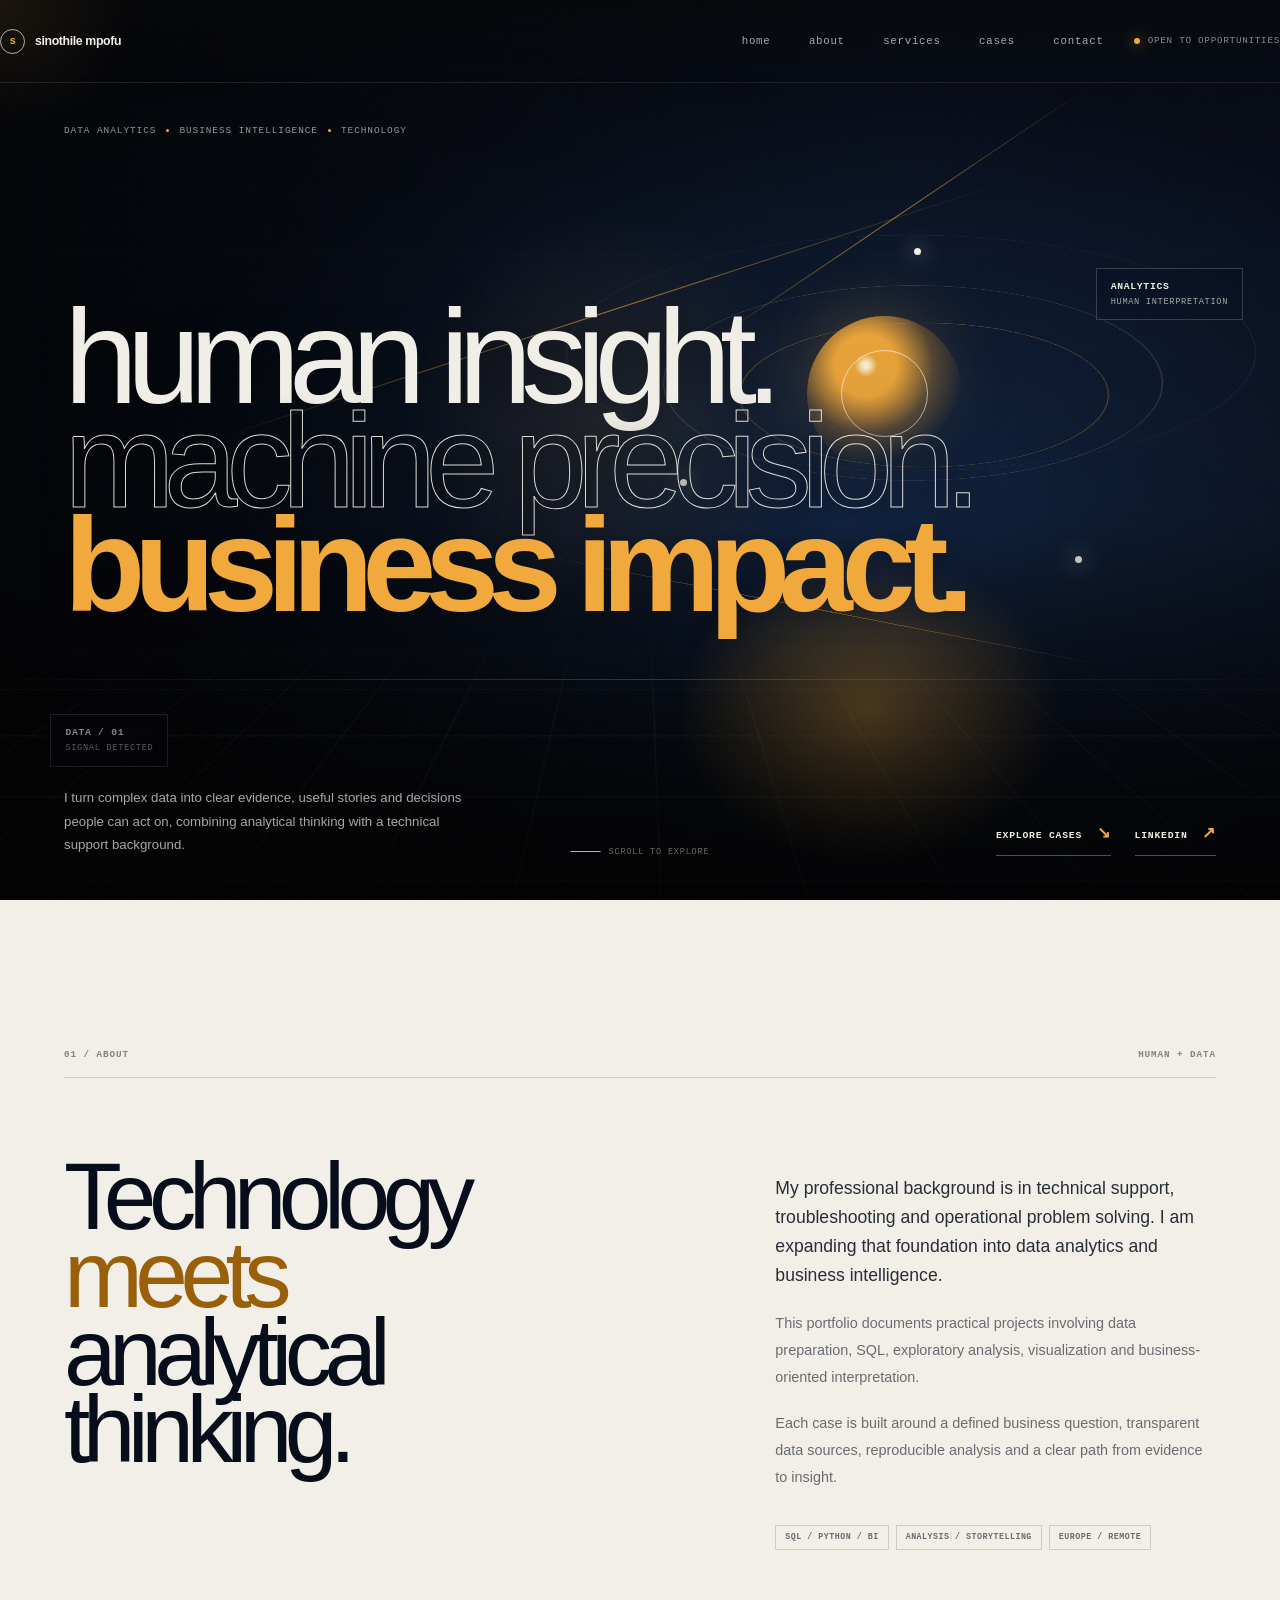
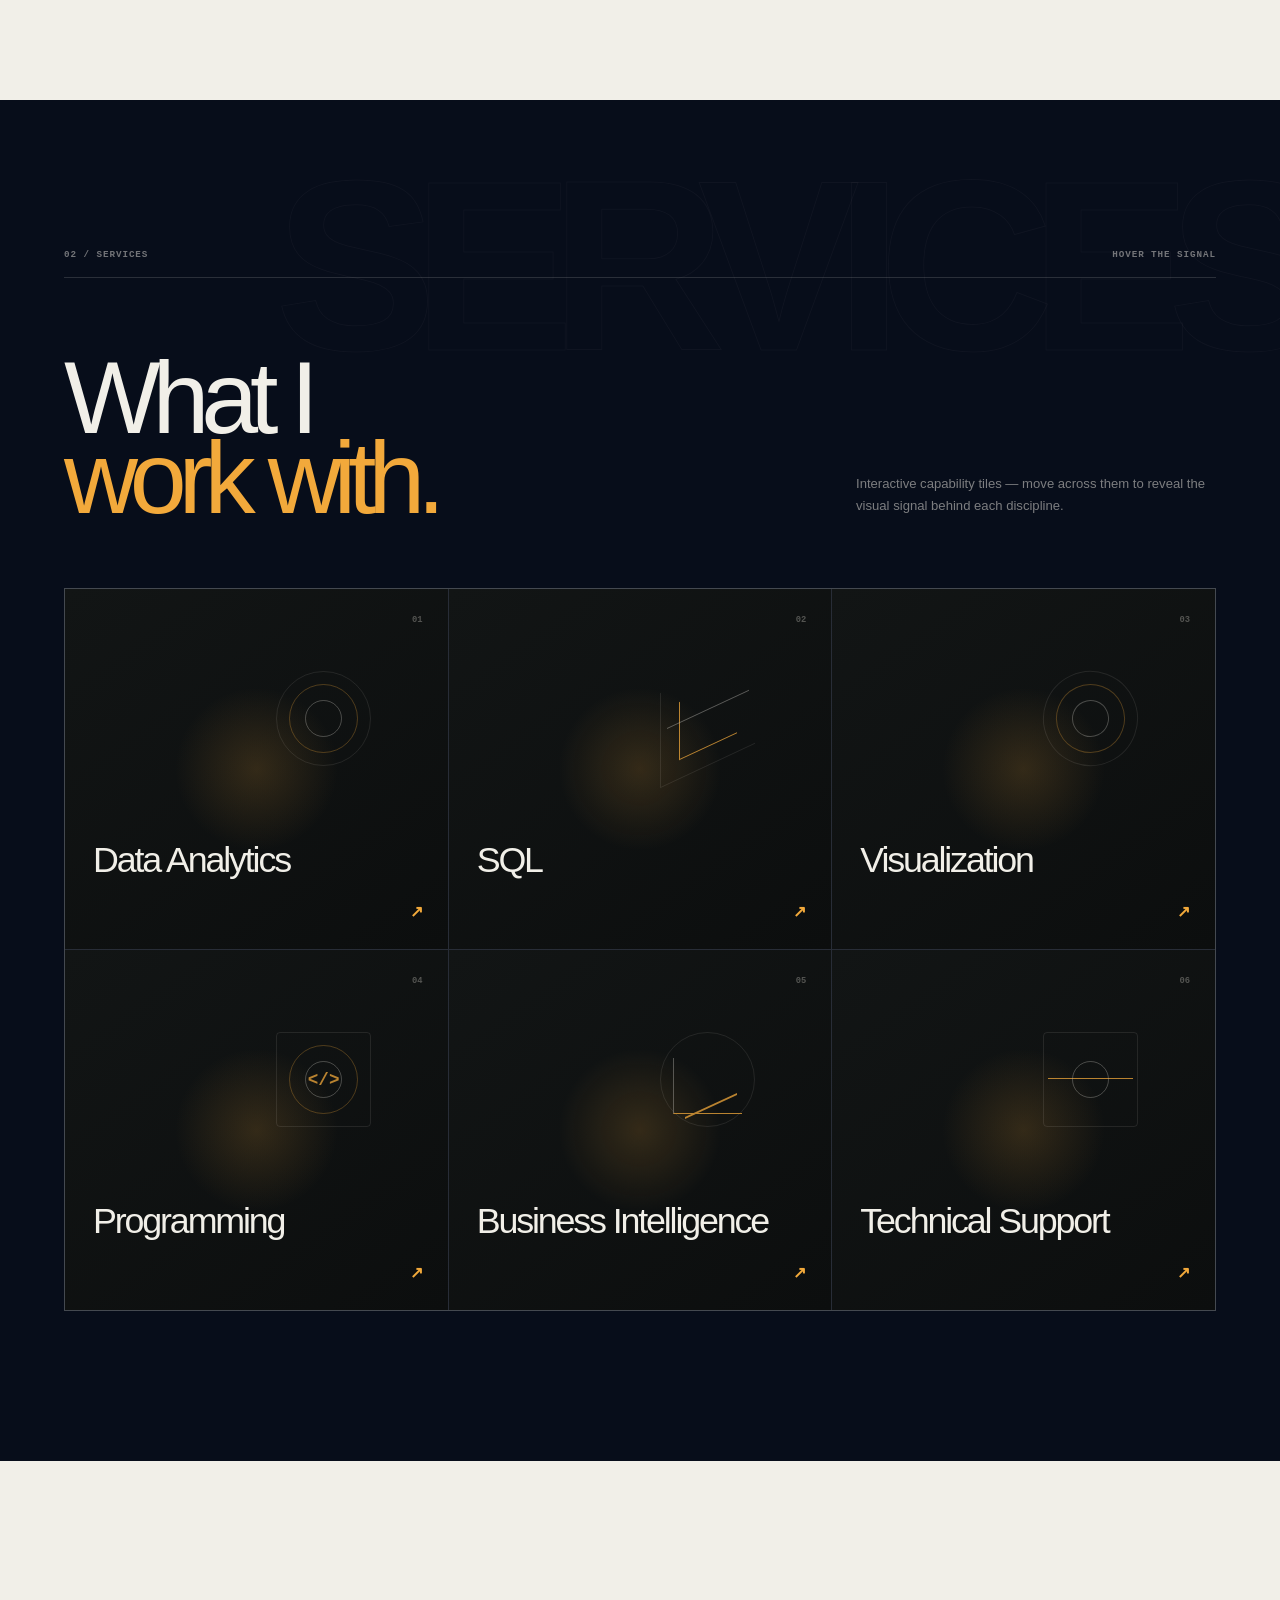
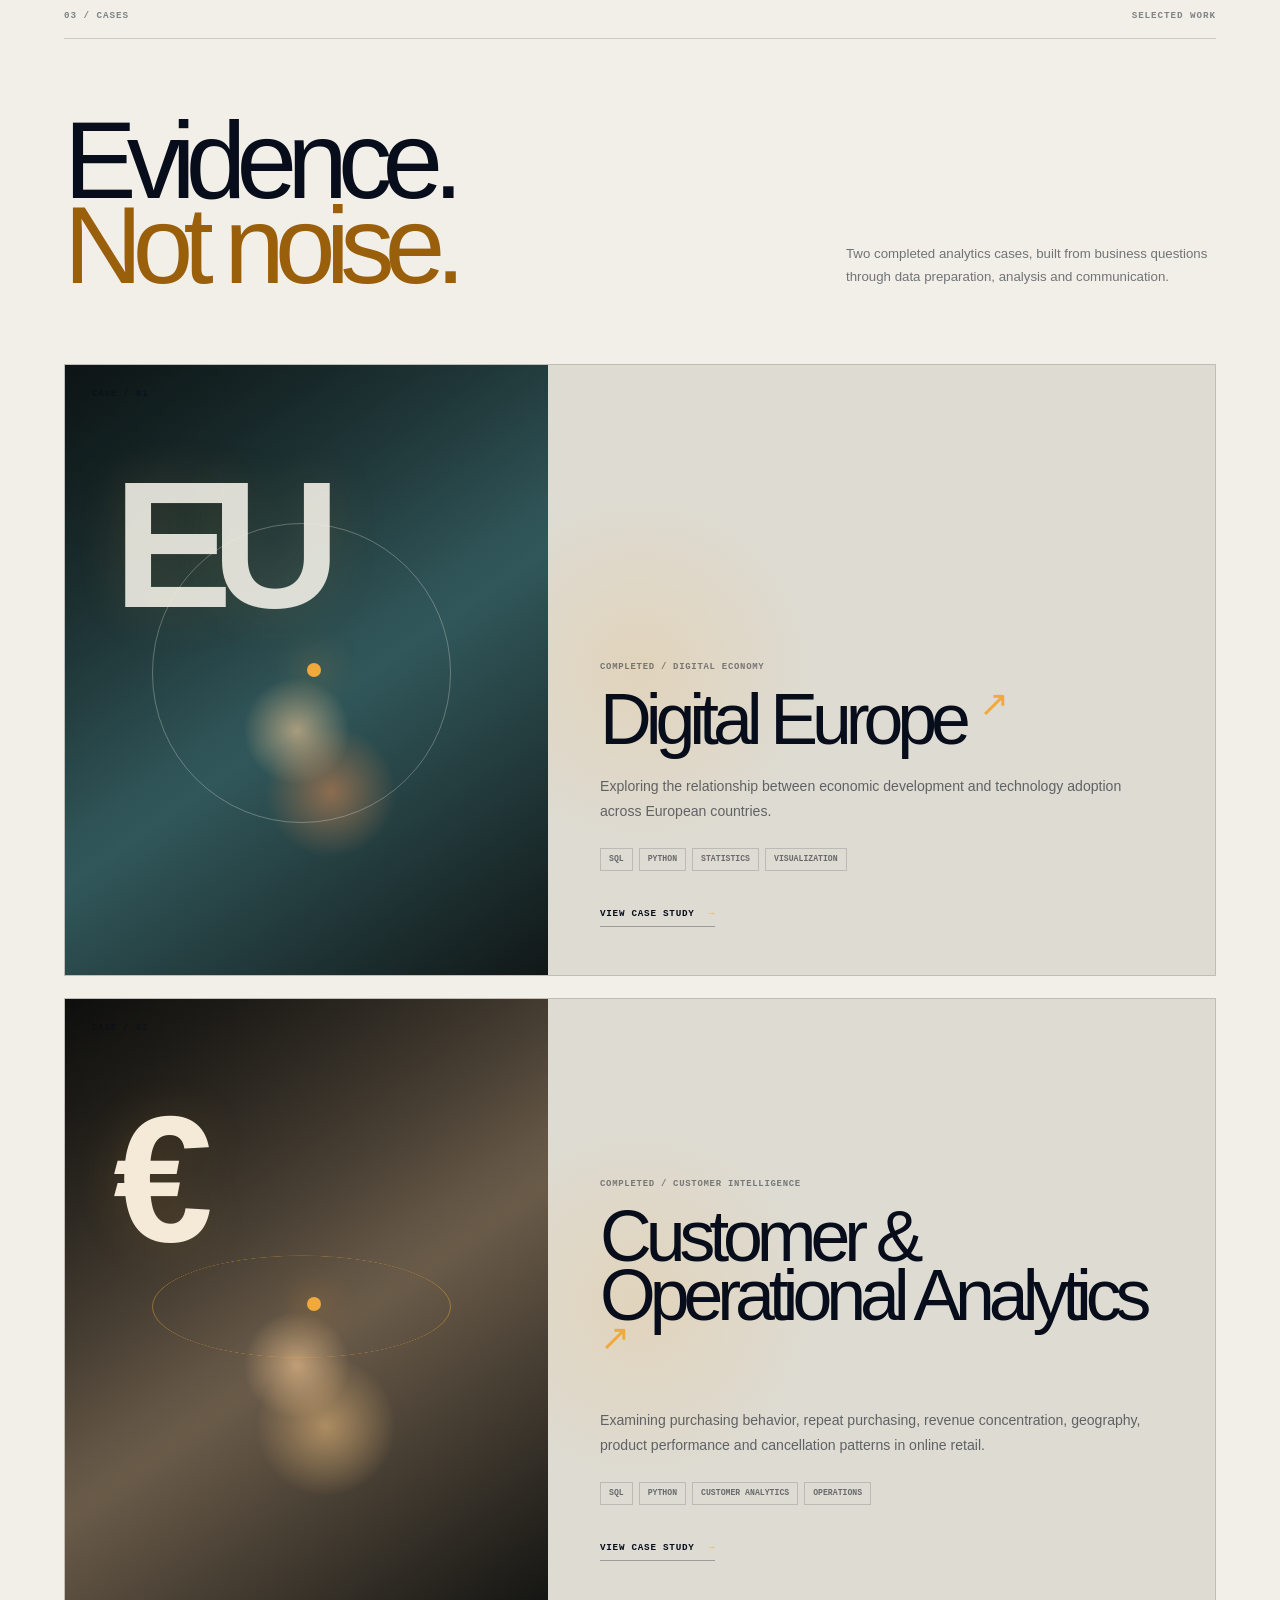
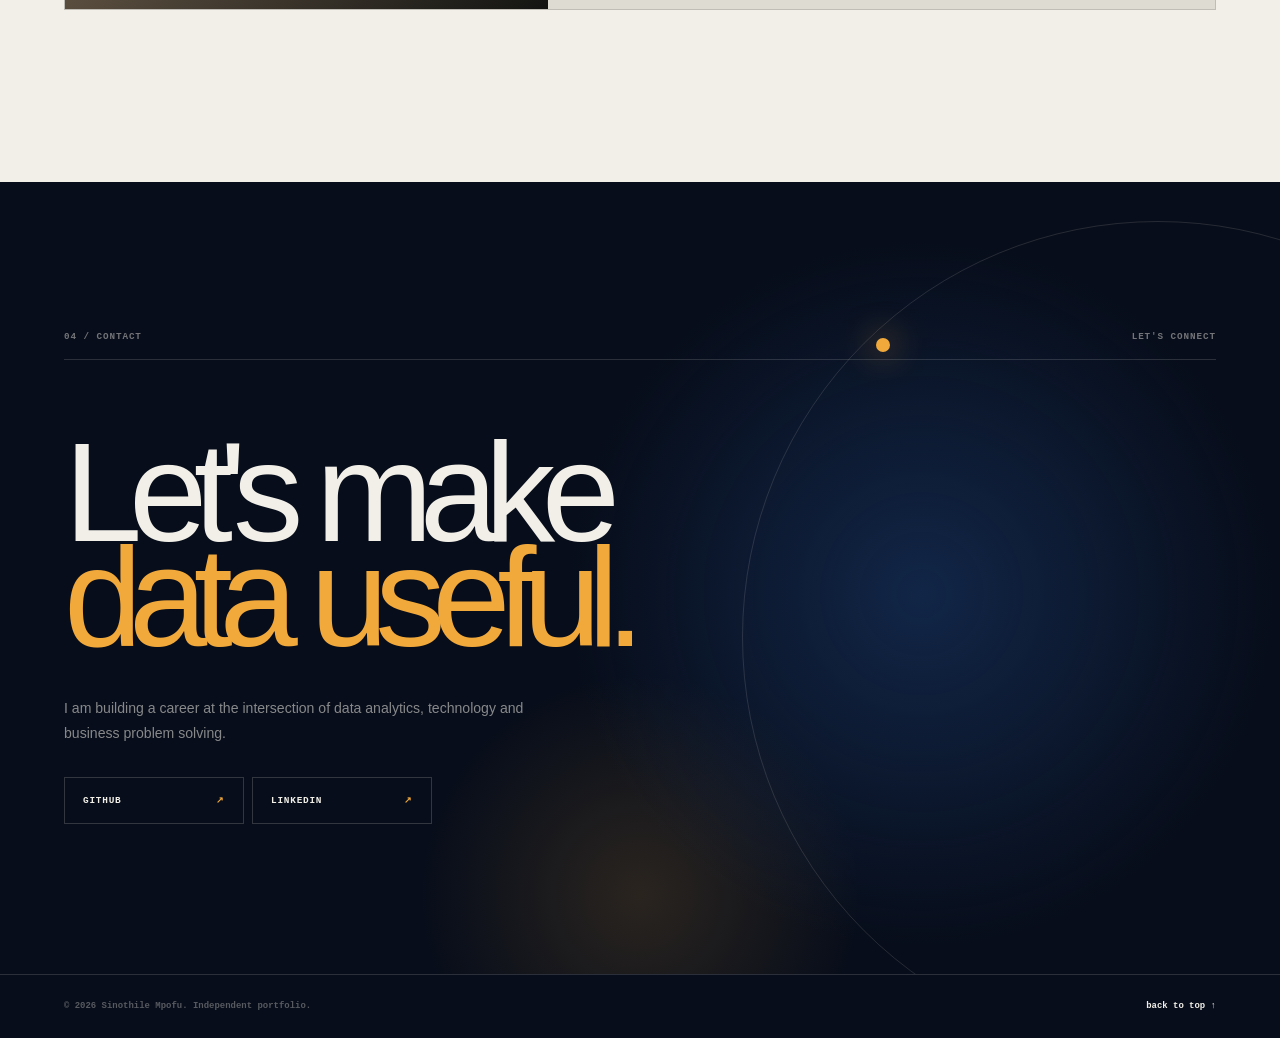
==== commit 33a1e10b: "Add files via upload" ====
--- a/index.html
+++ b/index.html
@@ -67,7 +67,7 @@
 
         <div class="hero-bottom">
           <p class="hero-copy">
-            I turn complex data into clear evidence, useful stories and decisions people can act on — combining analytical thinking with a technical support background.
+            I turn complex data into clear evidence, useful stories and decisions people can act on, combining analytical thinking with a technical support background.
           </p>
           <div class="hero-actions">
             <a href="#projects" class="hero-link primary-link">explore cases <b>↘</b></a>
--- a/style.css
+++ b/style.css
@@ -1,16 +1,16 @@
 :root{
-  --ink:#080909;
-  --ink-2:#101312;
-  --ink-3:#171b1b;
-  --cream:#f1eee6;
-  --paper:#e7e3d9;
-  --muted:#989a95;
-  --orange:#ff6847;
-  --orange-2:#e34f31;
-  --teal:#21383a;
-  --teal-2:#315457;
+  --ink:#070d1a;
+  --ink-2:#0d1628;
+  --ink-3:#101e35;
+  --cream:#f1efe8;
+  --paper:#e6e9f0;
+  --muted:#a2adbf;
+  --orange:#f2a93b;
+  --orange-2:#9a5f0a;
+  --teal:#16305a;
+  --teal-2:#244779;
   --line:rgba(241,238,230,.15);
-  --line-dark:rgba(8,9,9,.16);
+  --line-dark:rgba(7,13,26,.16);
   --ease:cubic-bezier(.16,1,.3,1);
   --cursor-x:50vw;
   --cursor-y:50vh;
@@ -20,7 +20,7 @@
 body{font-family:Inter,ui-sans-serif,-apple-system,BlinkMacSystemFont,"Segoe UI",Helvetica,Arial,sans-serif;background:var(--cream);color:var(--ink);line-height:1.5;overflow-x:hidden;-webkit-font-smoothing:antialiased}
 a{color:inherit;text-decoration:none}
 .container{width:min(1280px,90vw);margin:auto}
-.cursor-glow{position:fixed;z-index:9999;width:280px;height:280px;pointer-events:none;border-radius:50%;transform:translate(-50%,-50%);background:radial-gradient(circle,rgba(255,104,71,.09),transparent 68%);mix-blend-mode:screen;transition:left .08s linear,top .08s linear}
+.cursor-glow{position:fixed;z-index:9999;width:280px;height:280px;pointer-events:none;border-radius:50%;transform:translate(-50%,-50%);background:radial-gradient(circle,rgba(242,169,59,.09),transparent 68%);mix-blend-mode:screen;transition:left .08s linear,top .08s linear}
 body:after{content:"";position:fixed;inset:0;z-index:9998;pointer-events:none;opacity:.035;background-image:url("data:image/svg+xml,%3Csvg xmlns='http://www.w3.org/2000/svg' width='180' height='180'%3E%3Cfilter id='n'%3E%3CfeTurbulence type='fractalNoise' baseFrequency='.85' numOctaves='3' stitchTiles='stitch'/%3E%3C/filter%3E%3Crect width='100%25' height='100%25' filter='url(%23n)'/%3E%3C/svg%3E")}
 
 /* NAVIGATION */
@@ -36,17 +36,17 @@
 
 /* CINEMATIC HERO */
 .hero{height:100svh;min-height:720px;position:relative;overflow:hidden;background:var(--ink);color:var(--cream)}
-.hero-scene{position:absolute;inset:-30px;overflow:hidden;transform:translate3d(var(--px),var(--py),0) scale(1.04);transition:transform .25s ease-out;background:radial-gradient(ellipse at 65% 58%,rgba(65,98,99,.82) 0%,rgba(34,57,58,.7) 22%,rgba(13,20,20,.92) 58%,#070808 100%)}
-.hero-scene:before{content:"";position:absolute;inset:0;background:radial-gradient(ellipse at 67% 77%,rgba(255,211,158,.48),transparent 15%),linear-gradient(90deg,rgba(0,0,0,.72) 0%,rgba(0,0,0,.25) 43%,rgba(0,0,0,.04) 70%),linear-gradient(0deg,rgba(0,0,0,.75),transparent 42%)}
-.hero-scene:after{content:"";position:absolute;inset:0;background:radial-gradient(circle at var(--cursor-x) var(--cursor-y),rgba(255,104,71,.1),transparent 24%);mix-blend-mode:screen}
+.hero-scene{position:absolute;inset:-30px;overflow:hidden;transform:translate3d(var(--px),var(--py),0) scale(1.04);transition:transform .25s ease-out;background:radial-gradient(ellipse at 65% 58%,rgba(22,48,90,.82) 0%,rgba(17,35,64,.7) 22%,rgba(7,13,26,.92) 58%,#070d1a 100%)}
+.hero-scene:before{content:"";position:absolute;inset:0;background:radial-gradient(ellipse at 67% 77%,rgba(242,169,59,.48),transparent 15%),linear-gradient(90deg,rgba(0,0,0,.72) 0%,rgba(0,0,0,.25) 43%,rgba(0,0,0,.04) 70%),linear-gradient(0deg,rgba(0,0,0,.75),transparent 42%)}
+.hero-scene:after{content:"";position:absolute;inset:0;background:radial-gradient(circle at var(--cursor-x) var(--cursor-y),rgba(242,169,59,.1),transparent 24%);mix-blend-mode:screen}
 .scene-noise{position:absolute;inset:0;opacity:.11;background-image:linear-gradient(rgba(255,255,255,.025) 1px,transparent 1px),linear-gradient(90deg,rgba(255,255,255,.02) 1px,transparent 1px);background-size:5px 5px}
 .scene-grid{position:absolute;left:-10%;right:-10%;bottom:-15%;height:47%;transform:perspective(500px) rotateX(61deg);transform-origin:center top;background-image:linear-gradient(rgba(241,238,230,.08) 1px,transparent 1px),linear-gradient(90deg,rgba(241,238,230,.07) 1px,transparent 1px);background-size:74px 55px;mask-image:linear-gradient(to bottom,transparent,black 35%,transparent)}
-.scene-horizon{position:absolute;left:0;right:0;bottom:26%;height:1px;background:linear-gradient(90deg,transparent,rgba(241,238,230,.3),transparent);box-shadow:0 0 50px rgba(255,104,71,.18)}
-.scene-orbit{position:absolute;border:1px solid rgba(241,238,230,.22);border-radius:50%;transform-style:preserve-3d;animation:orbit 18s linear infinite}.orbit-one{width:500px;height:500px;right:11%;top:17%;transform:rotateX(67deg) rotateZ(-18deg)}.orbit-two{width:370px;height:370px;right:15%;top:25%;border-color:rgba(255,104,71,.42);animation-duration:11s;animation-direction:reverse;transform:rotateX(67deg) rotateZ(24deg)}.orbit-three{width:690px;height:690px;right:4%;top:4%;border-color:rgba(241,238,230,.08);animation-duration:29s;transform:rotateX(70deg) rotateZ(5deg)}
-.scene-core{position:absolute;right:26%;top:36%;width:155px;height:155px;border-radius:50%;background:radial-gradient(circle at 38% 32%,#fff5dc 0 2%,#ffb46f 8%,#ff6847 22%,rgba(255,104,71,.25) 47%,transparent 70%);filter:drop-shadow(0 0 35px rgba(255,104,71,.35));animation:float 5s ease-in-out infinite}.scene-core span{position:absolute;inset:22%;border:1px solid rgba(255,255,255,.65);border-radius:50%;animation:spin 6s linear infinite}
+.scene-horizon{position:absolute;left:0;right:0;bottom:26%;height:1px;background:linear-gradient(90deg,transparent,rgba(241,238,230,.3),transparent);box-shadow:0 0 50px rgba(242,169,59,.18)}
+.scene-orbit{position:absolute;border:1px solid rgba(241,238,230,.22);border-radius:50%;transform-style:preserve-3d;animation:orbit 18s linear infinite}.orbit-one{width:500px;height:500px;right:11%;top:17%;transform:rotateX(67deg) rotateZ(-18deg)}.orbit-two{width:370px;height:370px;right:15%;top:25%;border-color:rgba(242,169,59,.42);animation-duration:11s;animation-direction:reverse;transform:rotateX(67deg) rotateZ(24deg)}.orbit-three{width:690px;height:690px;right:4%;top:4%;border-color:rgba(241,238,230,.08);animation-duration:29s;transform:rotateX(70deg) rotateZ(5deg)}
+.scene-core{position:absolute;right:26%;top:36%;width:155px;height:155px;border-radius:50%;background:radial-gradient(circle at 38% 32%,#fff7d6 0 2%,#f2a93b 8%,#f2a93b 22%,rgba(242,169,59,.25) 47%,transparent 70%);filter:drop-shadow(0 0 35px rgba(242,169,59,.35));animation:float 5s ease-in-out infinite}.scene-core span{position:absolute;inset:22%;border:1px solid rgba(255,255,255,.65);border-radius:50%;animation:spin 6s linear infinite}
 .scene-beam{position:absolute;height:1px;background:linear-gradient(90deg,transparent,var(--orange),transparent);opacity:.65;transform-origin:left center}.beam-one{width:62%;left:18%;top:49%;transform:rotate(-18deg);animation:beam 5s ease-in-out infinite}.beam-two{width:42%;left:43%;top:61%;transform:rotate(11deg);animation:beam 7s ease-in-out infinite reverse}.beam-three{width:34%;left:55%;top:39%;transform:rotate(-34deg);animation:beam 6s ease-in-out infinite}
 .scene-node{position:absolute;width:7px;height:7px;border-radius:50%;background:var(--cream);box-shadow:0 0 22px var(--cream);animation:pulse 2s infinite}.node-one{right:29%;top:29%}.node-two{right:17%;top:61%;animation-delay:.7s}.node-three{left:53%;top:53%;animation-delay:1.1s}
-.scene-panel{position:absolute;border:1px solid rgba(241,238,230,.2);background:rgba(7,9,9,.2);backdrop-filter:blur(7px);padding:11px 14px;color:rgba(241,238,230,.7);font:500 .54rem/1.35 ui-monospace,SFMono-Regular,Menlo,monospace;text-transform:uppercase;letter-spacing:.08em}.scene-panel b{display:block;color:var(--cream);font-size:.61rem;margin-bottom:4px}.panel-left{left:6%;bottom:17%;animation:panelFloat 6s ease-in-out infinite}.panel-right{right:5%;top:31%;animation:panelFloat 7s ease-in-out infinite reverse}
+.scene-panel{position:absolute;border:1px solid rgba(241,238,230,.2);background:rgba(7,13,26,.2);backdrop-filter:blur(7px);padding:11px 14px;color:rgba(241,238,230,.7);font:500 .54rem/1.35 ui-monospace,SFMono-Regular,Menlo,monospace;text-transform:uppercase;letter-spacing:.08em}.scene-panel b{display:block;color:var(--cream);font-size:.61rem;margin-bottom:4px}.panel-left{left:6%;bottom:17%;animation:panelFloat 6s ease-in-out infinite}.panel-right{right:5%;top:31%;animation:panelFloat 7s ease-in-out infinite reverse}
 .hero-overlay{position:absolute;inset:0;background:linear-gradient(180deg,rgba(0,0,0,.28) 0%,transparent 28%,rgba(0,0,0,.1) 56%,rgba(0,0,0,.7) 100%)}
 .hero-inner{position:relative;z-index:3;height:100%;width:min(1280px,90vw);margin:auto;padding:126px 0 44px;display:flex;flex-direction:column;justify-content:space-between}
 .hero-kicker{display:flex;align-items:center;gap:10px;color:rgba(241,238,230,.62);font:500 .59rem/1 ui-monospace,SFMono-Regular,Menlo,monospace;letter-spacing:.1em;text-transform:uppercase}.hero-kicker i{width:3px;height:3px;background:var(--orange);border-radius:50%}
@@ -54,21 +54,21 @@
 .hero-bottom{display:flex;justify-content:space-between;align-items:end;gap:40px}.hero-copy{max-width:420px;color:rgba(241,238,230,.7);font-size:.83rem;line-height:1.75}.hero-actions{display:flex;gap:24px}.hero-link{font:700 .61rem/1 ui-monospace,SFMono-Regular,Menlo,monospace;letter-spacing:.08em;text-transform:uppercase;color:var(--cream);padding:13px 0;border-bottom:1px solid rgba(241,238,230,.32);transition:color .3s ease,border-color .3s ease,transform .3s var(--ease)}.hero-link b{color:var(--orange);font-size:1rem;margin-left:8px}.hero-link:hover{color:var(--orange);border-color:var(--orange);transform:translateY(-3px)}.scroll-cue{position:absolute;left:50%;bottom:44px;transform:translateX(-50%);font:500 .53rem/1 ui-monospace,SFMono-Regular,Menlo,monospace;text-transform:uppercase;letter-spacing:.1em;color:rgba(241,238,230,.43);display:flex;align-items:center;gap:8px}.scroll-cue span{width:30px;height:1px;background:var(--orange);animation:scan 2.2s ease-in-out infinite}
 
 /* SHARED SECTIONS */
-.section{position:relative;padding:150px 0;overflow:hidden}.section-topline{display:flex;justify-content:space-between;align-items:center;padding-bottom:18px;margin-bottom:80px;border-bottom:1px solid var(--line-dark);font:600 .58rem/1 ui-monospace,SFMono-Regular,Menlo,monospace;letter-spacing:.1em;text-transform:uppercase;color:rgba(8,9,9,.48)}.section-topline.light{color:rgba(241,238,230,.46);border-color:var(--line)}
+.section{position:relative;padding:150px 0;overflow:hidden}.section-topline{display:flex;justify-content:space-between;align-items:center;padding-bottom:18px;margin-bottom:80px;border-bottom:1px solid var(--line-dark);font:600 .58rem/1 ui-monospace,SFMono-Regular,Menlo,monospace;letter-spacing:.1em;text-transform:uppercase;color:rgba(7,13,26,.48)}.section-topline.light{color:rgba(241,238,230,.46);border-color:var(--line)}
 
 /* ABOUT */
-.about-section{background:var(--cream)}.about-layout{display:grid;grid-template-columns:1.15fr .85fr;gap:10%;align-items:start}.about-layout h2{font-size:clamp(4rem,7.4vw,8.5rem);line-height:.82;letter-spacing:-.08em;font-weight:500}.about-layout h2 em,.cases-heading em,.contact-inner em{font-style:normal;color:var(--orange)}.about-copy{padding-top:16px;max-width:540px}.about-copy p{font-size:.9rem;line-height:1.85;color:rgba(8,9,9,.58);margin-bottom:20px}.about-copy .lead{font-size:1.1rem;line-height:1.65;color:rgba(8,9,9,.86)}.about-meta{display:flex;flex-wrap:wrap;gap:7px;margin-top:35px}.about-meta span{border:1px solid var(--line-dark);padding:7px 9px;font:600 .52rem/1 ui-monospace,SFMono-Regular,Menlo,monospace;letter-spacing:.06em;color:rgba(8,9,9,.58)}
+.about-section{background:var(--cream)}.about-layout{display:grid;grid-template-columns:1.15fr .85fr;gap:10%;align-items:start}.about-layout h2{font-size:clamp(4rem,7.4vw,8.5rem);line-height:.82;letter-spacing:-.08em;font-weight:500}.about-layout h2 em,.cases-heading em{font-style:normal;color:#9a5f0a}.contact-inner em{font-style:normal;color:var(--orange)}.about-copy{padding-top:16px;max-width:540px}.about-copy p{font-size:.9rem;line-height:1.85;color:rgba(7,13,26,.58);margin-bottom:20px}.about-copy .lead{font-size:1.1rem;line-height:1.65;color:rgba(7,13,26,.86)}.about-meta{display:flex;flex-wrap:wrap;gap:7px;margin-top:35px}.about-meta span{border:1px solid var(--line-dark);padding:7px 9px;font:600 .52rem/1 ui-monospace,SFMono-Regular,Menlo,monospace;letter-spacing:.06em;color:rgba(7,13,26,.58)}
 
 /* SERVICES */
-.services-section{background:var(--ink);color:var(--cream)}.services-section:before{content:"SERVICES";position:absolute;right:-2%;top:6%;font-size:clamp(8rem,19vw,22rem);line-height:.7;font-weight:800;letter-spacing:-.1em;color:transparent;-webkit-text-stroke:1px rgba(241,238,230,.035);pointer-events:none}.services-heading{display:flex;justify-content:space-between;align-items:end;gap:50px;margin-bottom:70px;position:relative;z-index:2}.services-heading h2{font-size:clamp(4rem,8vw,8rem);line-height:.78;letter-spacing:-.08em;font-weight:500}.services-heading h2 span{color:var(--orange)}.services-heading p{max-width:360px;color:rgba(241,238,230,.5);font-size:.82rem;line-height:1.7}.services-grid{display:grid;grid-template-columns:repeat(3,1fr);gap:1px;background:rgba(241,238,230,.14);border:1px solid rgba(241,238,230,.14);position:relative;z-index:2}.service-card{--mx:50%;--my:50%;--rx:0deg;--ry:0deg;min-height:360px;position:relative;padding:28px;background:radial-gradient(circle at var(--mx) var(--my),rgba(255,104,71,.16),transparent 31%),linear-gradient(145deg,#121515,#0c0e0e);overflow:hidden;transform:perspective(1000px) rotateX(var(--rx)) rotateY(var(--ry));transition:transform .14s ease-out,background .4s ease}.service-card:before{content:"";position:absolute;inset:0;background:linear-gradient(120deg,transparent 25%,rgba(241,238,230,.09) 50%,transparent 75%);transform:translateX(-120%);transition:transform 1s var(--ease)}.service-card:hover:before{transform:translateX(120%)}.service-card:after{content:"";position:absolute;inset:0;border:1px solid transparent;background:radial-gradient(circle at var(--mx) var(--my),rgba(255,104,71,.38),transparent 22%) border-box;mask:linear-gradient(#000 0 0) padding-box,linear-gradient(#000 0 0);mask-composite:exclude;opacity:.5;pointer-events:none}.service-index{position:absolute;right:25px;top:27px;font:600 .55rem/1 ui-monospace,SFMono-Regular,Menlo,monospace;color:rgba(241,238,230,.3)}.service-card h3{position:absolute;left:28px;right:28px;bottom:72px;font-size:clamp(1.6rem,2.8vw,2.8rem);line-height:.9;letter-spacing:-.06em;font-weight:500;transition:transform .55s var(--ease)}.service-card p{position:absolute;left:28px;right:28px;bottom:27px;color:rgba(241,238,230,.46);font-size:.7rem;line-height:1.55;opacity:0;transform:translateY(12px);transition:opacity .35s ease,transform .5s var(--ease)}.service-card>b{position:absolute;right:25px;bottom:25px;color:var(--orange);font-size:1rem;transition:transform .45s var(--ease)}.service-card:hover h3{transform:translateY(-42px)}.service-card:hover p{opacity:1;transform:translateY(0)}.service-card:hover>b{transform:translate(4px,-4px)}
-.service-visual{position:absolute;right:20%;top:23%;width:95px;height:95px;border:1px solid rgba(241,238,230,.13);border-radius:50%;opacity:.75;transition:transform .7s var(--ease),opacity .4s ease}.service-visual:before,.service-visual:after{content:"";position:absolute;inset:12px;border:1px solid rgba(255,104,71,.38);border-radius:50%;animation:spin 8s linear infinite}.service-visual:after{inset:28px;border-color:rgba(241,238,230,.35);animation-direction:reverse;animation-duration:5s}.service-card:hover .service-visual{transform:scale(1.25) rotate(20deg);opacity:1}.service-visual.chart{border-radius:0;border-width:0 0 1px 1px;transform:skewY(-25deg)}.service-visual.chart:before{border:0;border-left:1px solid var(--orange);border-bottom:1px solid var(--orange);border-radius:0;inset:18px}.service-visual.chart:after{border:0;border-top:1px solid rgba(241,238,230,.45);border-radius:0;inset:38px 6px auto 6px}.service-visual.code{border-radius:4px}.service-visual.code span{position:absolute;inset:0;display:grid;place-items:center;color:var(--orange);font:700 1.1rem ui-monospace,SFMono-Regular,Menlo,monospace}.service-visual.rings{transform:rotate(-25deg)}.service-visual.bars:before{inset:25px 12px 12px;border:0;border-bottom:1px solid var(--orange);border-left:1px solid rgba(241,238,230,.4);border-radius:0}.service-visual.bars:after{inset:auto 17px 19px 24px;height:38px;border:0;border-bottom:2px solid var(--orange);border-radius:0;transform:skewY(-25deg)}.service-visual.signal{border-radius:4px}.service-visual.signal:before{inset:45px 4px auto;border:0;border-top:1px solid var(--orange);border-radius:0;box-shadow:12px -12px 0 -11px var(--orange),25px 12px 0 -11px var(--orange),39px -18px 0 -11px var(--orange)}
+.services-section{background:var(--ink);color:var(--cream)}.services-section:before{content:"SERVICES";position:absolute;right:-2%;top:6%;font-size:clamp(8rem,19vw,22rem);line-height:.7;font-weight:800;letter-spacing:-.1em;color:transparent;-webkit-text-stroke:1px rgba(241,238,230,.035);pointer-events:none}.services-heading{display:flex;justify-content:space-between;align-items:end;gap:50px;margin-bottom:70px;position:relative;z-index:2}.services-heading h2{font-size:clamp(4rem,8vw,8rem);line-height:.78;letter-spacing:-.08em;font-weight:500}.services-heading h2 span{color:var(--orange)}.services-heading p{max-width:360px;color:rgba(241,238,230,.5);font-size:.82rem;line-height:1.7}.services-grid{display:grid;grid-template-columns:repeat(3,1fr);gap:1px;background:rgba(241,238,230,.14);border:1px solid rgba(241,238,230,.14);position:relative;z-index:2}.service-card{--mx:50%;--my:50%;--rx:0deg;--ry:0deg;min-height:360px;position:relative;padding:28px;background:radial-gradient(circle at var(--mx) var(--my),rgba(242,169,59,.16),transparent 31%),linear-gradient(145deg,#121515,#0c0e0e);overflow:hidden;transform:perspective(1000px) rotateX(var(--rx)) rotateY(var(--ry));transition:transform .14s ease-out,background .4s ease}.service-card:before{content:"";position:absolute;inset:0;background:linear-gradient(120deg,transparent 25%,rgba(241,238,230,.09) 50%,transparent 75%);transform:translateX(-120%);transition:transform 1s var(--ease)}.service-card:hover:before{transform:translateX(120%)}.service-card:after{content:"";position:absolute;inset:0;border:1px solid transparent;background:radial-gradient(circle at var(--mx) var(--my),rgba(242,169,59,.38),transparent 22%) border-box;mask:linear-gradient(#000 0 0) padding-box,linear-gradient(#000 0 0);mask-composite:exclude;opacity:.5;pointer-events:none}.service-index{position:absolute;right:25px;top:27px;font:600 .55rem/1 ui-monospace,SFMono-Regular,Menlo,monospace;color:rgba(241,238,230,.3)}.service-card h3{position:absolute;left:28px;right:28px;bottom:72px;font-size:clamp(1.6rem,2.8vw,2.8rem);line-height:.9;letter-spacing:-.06em;font-weight:500;transition:transform .55s var(--ease)}.service-card p{position:absolute;left:28px;right:28px;bottom:27px;color:rgba(241,238,230,.46);font-size:.7rem;line-height:1.55;opacity:0;transform:translateY(12px);transition:opacity .35s ease,transform .5s var(--ease)}.service-card>b{position:absolute;right:25px;bottom:25px;color:var(--orange);font-size:1rem;transition:transform .45s var(--ease)}.service-card:hover h3{transform:translateY(-42px)}.service-card:hover p{opacity:1;transform:translateY(0)}.service-card:hover>b{transform:translate(4px,-4px)}
+.service-visual{position:absolute;right:20%;top:23%;width:95px;height:95px;border:1px solid rgba(241,238,230,.13);border-radius:50%;opacity:.75;transition:transform .7s var(--ease),opacity .4s ease}.service-visual:before,.service-visual:after{content:"";position:absolute;inset:12px;border:1px solid rgba(242,169,59,.38);border-radius:50%;animation:spin 8s linear infinite}.service-visual:after{inset:28px;border-color:rgba(241,238,230,.35);animation-direction:reverse;animation-duration:5s}.service-card:hover .service-visual{transform:scale(1.25) rotate(20deg);opacity:1}.service-visual.chart{border-radius:0;border-width:0 0 1px 1px;transform:skewY(-25deg)}.service-visual.chart:before{border:0;border-left:1px solid var(--orange);border-bottom:1px solid var(--orange);border-radius:0;inset:18px}.service-visual.chart:after{border:0;border-top:1px solid rgba(241,238,230,.45);border-radius:0;inset:38px 6px auto 6px}.service-visual.code{border-radius:4px}.service-visual.code span{position:absolute;inset:0;display:grid;place-items:center;color:var(--orange);font:700 1.1rem ui-monospace,SFMono-Regular,Menlo,monospace}.service-visual.rings{transform:rotate(-25deg)}.service-visual.bars:before{inset:25px 12px 12px;border:0;border-bottom:1px solid var(--orange);border-left:1px solid rgba(241,238,230,.4);border-radius:0}.service-visual.bars:after{inset:auto 17px 19px 24px;height:38px;border:0;border-bottom:2px solid var(--orange);border-radius:0;transform:skewY(-25deg)}.service-visual.signal{border-radius:4px}.service-visual.signal:before{inset:45px 4px auto;border:0;border-top:1px solid var(--orange);border-radius:0;box-shadow:12px -12px 0 -11px var(--orange),25px 12px 0 -11px var(--orange),39px -18px 0 -11px var(--orange)}
 
 /* CASES */
-.cases-section{background:var(--cream)}.cases-heading{display:flex;justify-content:space-between;align-items:end;gap:50px;margin-bottom:75px}.cases-heading h2{font-size:clamp(4.3rem,8.5vw,9rem);line-height:.78;letter-spacing:-.09em;font-weight:500}.cases-heading p{max-width:370px;color:rgba(8,9,9,.55);font-size:.83rem;line-height:1.75}.case-card{--mx:50%;--my:50%;--rx:0deg;--ry:0deg;min-height:610px;position:relative;display:grid;grid-template-columns:42% 58%;overflow:hidden;margin-bottom:22px;background:#dedbd2;border:1px solid rgba(8,9,9,.14);transform:perspective(1200px) rotateX(var(--rx)) rotateY(var(--ry));transition:transform .14s ease-out,border-color .35s ease}.case-card:hover{border-color:rgba(255,104,71,.6)}.case-card:before{content:"";position:absolute;inset:0;background:radial-gradient(circle at var(--mx) var(--my),rgba(255,104,71,.15),transparent 27%);pointer-events:none}.case-number{position:absolute;left:27px;top:25px;z-index:4;font:600 .56rem/1 ui-monospace,SFMono-Regular,Menlo,monospace;color:rgba(8,9,9,.48);letter-spacing:.1em}.case-art{position:relative;overflow:hidden;background:linear-gradient(145deg,#152021,#304e51 48%,#0a0c0c);min-height:610px}.case-art:before{content:"";position:absolute;inset:0;background:radial-gradient(circle at 48% 60%,rgba(255,207,151,.58),transparent 12%),linear-gradient(145deg,rgba(0,0,0,.45),transparent 50%)}.case-art span{position:absolute;left:10%;top:18%;z-index:2;font-size:clamp(7rem,14vw,13rem);font-weight:600;line-height:.8;letter-spacing:-.12em;color:rgba(241,238,230,.9);text-shadow:0 0 50px rgba(255,104,71,.14)}.case-art i{position:absolute;width:62%;aspect-ratio:1;border:1px solid rgba(241,238,230,.3);border-radius:50%;left:18%;top:26%;animation:spin 18s linear infinite}.case-art b{position:absolute;width:14px;height:14px;border-radius:50%;background:var(--orange);left:50%;top:49%;box-shadow:0 0 35px var(--orange);animation:pulse 2s infinite}.art-europe{background:radial-gradient(circle at 55% 70%,#8c6d50 0,transparent 13%),linear-gradient(145deg,#172526,#31575a 55%,#111717)}.art-retail{background:radial-gradient(circle at 54% 70%,#ad8d62 0,transparent 14%),linear-gradient(145deg,#191a17,#6a5b49 55%,#131412)}.art-retail span{color:#f4ead7}.art-retail i{border-color:rgba(255,104,71,.45);transform:rotateX(70deg)}
-.case-content{align-self:end;padding:52px;position:relative;z-index:2}.case-status{margin-bottom:18px;font:600 .56rem/1 ui-monospace,SFMono-Regular,Menlo,monospace;color:rgba(8,9,9,.48);letter-spacing:.08em;text-transform:uppercase}.case-content h3{font-size:clamp(3.1rem,5.6vw,6.5rem);line-height:.82;letter-spacing:-.085em;font-weight:500;max-width:800px}.case-content h3 a{transition:color .35s ease}.case-content h3 a span{color:var(--orange);font-size:.5em;vertical-align:top;display:inline-block;transition:transform .45s var(--ease)}.case-content h3 a:hover{color:var(--orange-2)}.case-content h3 a:hover span{transform:translate(7px,-5px)}.case-content p{max-width:590px;color:rgba(8,9,9,.59);font-size:.88rem;line-height:1.75;margin:25px 0}.case-tags{display:flex;flex-wrap:wrap;gap:6px;margin-bottom:28px}.case-tags span{border:1px solid rgba(8,9,9,.16);padding:6px 8px;font:600 .51rem/1 ui-monospace,SFMono-Regular,Menlo,monospace;color:rgba(8,9,9,.55)}.case-link{font:700 .58rem/1 ui-monospace,SFMono-Regular,Menlo,monospace;text-transform:uppercase;letter-spacing:.08em;border-bottom:1px solid rgba(8,9,9,.3);padding-bottom:7px;transition:color .3s ease,border-color .3s ease}.case-link span{color:var(--orange);margin-left:8px}.case-link:hover{color:var(--orange);border-color:var(--orange)}
+.cases-section{background:var(--cream)}.cases-heading{display:flex;justify-content:space-between;align-items:end;gap:50px;margin-bottom:75px}.cases-heading h2{font-size:clamp(4.3rem,8.5vw,9rem);line-height:.78;letter-spacing:-.09em;font-weight:500}.cases-heading p{max-width:370px;color:rgba(7,13,26,.55);font-size:.83rem;line-height:1.75}.case-card{--mx:50%;--my:50%;--rx:0deg;--ry:0deg;min-height:610px;position:relative;display:grid;grid-template-columns:42% 58%;overflow:hidden;margin-bottom:22px;background:#dedbd2;border:1px solid rgba(7,13,26,.14);transform:perspective(1200px) rotateX(var(--rx)) rotateY(var(--ry));transition:transform .14s ease-out,border-color .35s ease}.case-card:hover{border-color:rgba(242,169,59,.6)}.case-card:before{content:"";position:absolute;inset:0;background:radial-gradient(circle at var(--mx) var(--my),rgba(242,169,59,.15),transparent 27%);pointer-events:none}.case-number{position:absolute;left:27px;top:25px;z-index:4;font:600 .56rem/1 ui-monospace,SFMono-Regular,Menlo,monospace;color:rgba(7,13,26,.48);letter-spacing:.1em}.case-art{position:relative;overflow:hidden;background:linear-gradient(145deg,#152021,#304e51 48%,#0a0c0c);min-height:610px}.case-art:before{content:"";position:absolute;inset:0;background:radial-gradient(circle at 48% 60%,rgba(255,207,151,.58),transparent 12%),linear-gradient(145deg,rgba(0,0,0,.45),transparent 50%)}.case-art span{position:absolute;left:10%;top:18%;z-index:2;font-size:clamp(7rem,14vw,13rem);font-weight:600;line-height:.8;letter-spacing:-.12em;color:rgba(241,238,230,.9);text-shadow:0 0 50px rgba(242,169,59,.14)}.case-art i{position:absolute;width:62%;aspect-ratio:1;border:1px solid rgba(241,238,230,.3);border-radius:50%;left:18%;top:26%;animation:spin 18s linear infinite}.case-art b{position:absolute;width:14px;height:14px;border-radius:50%;background:var(--orange);left:50%;top:49%;box-shadow:0 0 35px var(--orange);animation:pulse 2s infinite}.art-europe{background:radial-gradient(circle at 55% 70%,#8c6d50 0,transparent 13%),linear-gradient(145deg,#172526,#31575a 55%,#111717)}.art-retail{background:radial-gradient(circle at 54% 70%,#ad8d62 0,transparent 14%),linear-gradient(145deg,#191a17,#6a5b49 55%,#131412)}.art-retail span{color:#f4ead7}.art-retail i{border-color:rgba(242,169,59,.45);transform:rotateX(70deg)}
+.case-content{align-self:end;padding:52px;position:relative;z-index:2}.case-status{margin-bottom:18px;font:600 .56rem/1 ui-monospace,SFMono-Regular,Menlo,monospace;color:rgba(7,13,26,.48);letter-spacing:.08em;text-transform:uppercase}.case-content h3{font-size:clamp(3.1rem,5.6vw,6.5rem);line-height:.82;letter-spacing:-.085em;font-weight:500;max-width:800px}.case-content h3 a{transition:color .35s ease}.case-content h3 a span{color:var(--orange);font-size:.5em;vertical-align:top;display:inline-block;transition:transform .45s var(--ease)}.case-content h3 a:hover{color:var(--orange-2)}.case-content h3 a:hover span{transform:translate(7px,-5px)}.case-content p{max-width:590px;color:rgba(7,13,26,.59);font-size:.88rem;line-height:1.75;margin:25px 0}.case-tags{display:flex;flex-wrap:wrap;gap:6px;margin-bottom:28px}.case-tags span{border:1px solid rgba(7,13,26,.16);padding:6px 8px;font:600 .51rem/1 ui-monospace,SFMono-Regular,Menlo,monospace;color:rgba(7,13,26,.55)}.case-link{font:700 .58rem/1 ui-monospace,SFMono-Regular,Menlo,monospace;text-transform:uppercase;letter-spacing:.08em;border-bottom:1px solid rgba(7,13,26,.3);padding-bottom:7px;transition:color .3s ease,border-color .3s ease}.case-link span{color:var(--orange);margin-left:8px}.case-link:hover{color:var(--orange);border-color:var(--orange)}
 
 /* CONTACT */
-.contact-section{min-height:86vh;background:var(--ink);color:var(--cream);display:flex;align-items:center}.contact-section:before{content:"";position:absolute;inset:0;background:radial-gradient(circle at 72% 52%,rgba(43,79,81,.7),transparent 35%),radial-gradient(circle at 50% 90%,rgba(255,104,71,.15),transparent 23%)}.contact-orbit{position:absolute;width:65vw;height:65vw;right:-23vw;top:5%;border:1px solid rgba(241,238,230,.13);border-radius:50%;animation:spin 25s linear infinite}.contact-orbit:after{content:"";position:absolute;width:14px;height:14px;left:16%;top:14%;border-radius:50%;background:var(--orange);box-shadow:0 0 35px var(--orange)}.contact-inner{position:relative;z-index:2}.contact-inner h2{font-size:clamp(5rem,11vw,12rem);line-height:.75;letter-spacing:-.095em;font-weight:500;margin-bottom:45px}.contact-inner p{max-width:500px;color:rgba(241,238,230,.55);font-size:.88rem;line-height:1.8;margin-bottom:30px}.contact-links{display:flex;gap:8px}.contact-links a{min-width:180px;padding:18px;border:1px solid rgba(241,238,230,.18);font:700 .59rem/1 ui-monospace,SFMono-Regular,Menlo,monospace;text-transform:uppercase;letter-spacing:.08em;display:flex;justify-content:space-between;transition:background .35s ease,border-color .35s ease,color .35s ease,transform .35s var(--ease)}.contact-links a span{color:var(--orange)}.contact-links a:hover{background:var(--orange);border-color:var(--orange);color:var(--ink);transform:translateY(-5px)}.contact-links a:hover span{color:var(--ink)}
+.contact-section{min-height:86vh;background:var(--ink);color:var(--cream);display:flex;align-items:center}.contact-section:before{content:"";position:absolute;inset:0;background:radial-gradient(circle at 72% 52%,rgba(22,48,90,.7),transparent 35%),radial-gradient(circle at 50% 90%,rgba(242,169,59,.15),transparent 23%)}.contact-orbit{position:absolute;width:65vw;height:65vw;right:-23vw;top:5%;border:1px solid rgba(241,238,230,.13);border-radius:50%;animation:spin 25s linear infinite}.contact-orbit:after{content:"";position:absolute;width:14px;height:14px;left:16%;top:14%;border-radius:50%;background:var(--orange);box-shadow:0 0 35px var(--orange)}.contact-inner{position:relative;z-index:2}.contact-inner h2{font-size:clamp(5rem,11vw,12rem);line-height:.75;letter-spacing:-.095em;font-weight:500;margin-bottom:45px}.contact-inner p{max-width:500px;color:rgba(241,238,230,.55);font-size:.88rem;line-height:1.8;margin-bottom:30px}.contact-links{display:flex;gap:8px}.contact-links a{min-width:180px;padding:18px;border:1px solid rgba(241,238,230,.18);font:700 .59rem/1 ui-monospace,SFMono-Regular,Menlo,monospace;text-transform:uppercase;letter-spacing:.08em;display:flex;justify-content:space-between;transition:background .35s ease,border-color .35s ease,color .35s ease,transform .35s var(--ease)}.contact-links a span{color:var(--orange)}.contact-links a:hover{background:var(--orange);border-color:var(--orange);color:var(--ink);transform:translateY(-5px)}.contact-links a:hover span{color:var(--ink)}
 
 footer{background:var(--ink);border-top:1px solid var(--line);color:rgba(241,238,230,.34);padding:27px 0}.footer-inner{display:flex;justify-content:space-between;gap:20px;font:600 .56rem/1 ui-monospace,SFMono-Regular,Menlo,monospace}.footer-inner a{color:var(--cream);transition:color .3s ease}.footer-inner a:hover{color:var(--orange)}
 
@@ -80,3 +80,9 @@
 @media(max-width:800px){.container,.hero-inner{width:88vw}.nav-container{height:70px}.navbar nav{display:none}.hero{min-height:760px}.hero-inner{padding-top:110px;padding-bottom:35px}.hero h1{font-size:clamp(4.1rem,15vw,7rem);line-height:.82}.hero-kicker span:nth-of-type(2),.hero-kicker i:nth-of-type(2){display:none}.hero-bottom{display:block}.hero-copy{margin-bottom:25px}.hero-actions{gap:22px}.scroll-cue{left:0;transform:none}.scene-core{right:15%;top:43%;width:120px;height:120px}.orbit-one{right:-12%;top:25%}.orbit-two{right:-7%;top:32%}.panel-left{left:3%;bottom:19%}.panel-right{right:3%;top:28%}.section{padding:105px 0}.section-topline{margin-bottom:55px}.about-layout,.cases-heading{grid-template-columns:1fr;display:grid;gap:45px}.about-layout h2{font-size:clamp(4rem,14vw,7rem)}.services-heading{display:block;margin-bottom:50px}.services-heading p{margin-top:25px}.services-grid{grid-template-columns:1fr}.service-card{min-height:300px}.service-card p{opacity:1;transform:none}.service-card h3{transform:translateY(-38px)}.case-card{display:block;min-height:auto}.case-art{min-height:400px}.case-content{padding:34px}.case-content h3{font-size:clamp(3rem,12vw,6rem)}.contact-inner h2{font-size:clamp(5rem,16vw,9rem)}.contact-links{flex-direction:column}.contact-links a{width:100%}}
 @media(max-width:480px){.hero{min-height:720px}.hero h1{font-size:clamp(3.7rem,17vw,5.4rem)}.hero-copy{font-size:.78rem}.hero-actions{flex-wrap:wrap}.hero-link{font-size:.55rem}.hero-kicker{font-size:.5rem}.scene-grid{background-size:48px 40px}.case-art{min-height:330px}.case-content{padding:27px}.case-content p{font-size:.82rem}.cases-heading h2{font-size:clamp(4rem,17vw,6rem)}.contact-inner h2{font-size:clamp(4.6rem,18vw,7rem)}.footer-inner{flex-direction:column}}
 @media(prefers-reduced-motion:reduce){*,*:before,*:after{animation-duration:.001ms!important;animation-iteration-count:1!important;transition-duration:.001ms!important;scroll-behavior:auto!important}.section-topline,.about-layout>*,.services-heading>*,.service-card,.cases-heading>*,.case-card,.contact-inner>*{opacity:1;transform:none}.cursor-glow{display:none}}
+
+/* Midnight-navy-and-amber accessibility focus */
+:focus-visible{outline:2px solid #f2a93b;outline-offset:4px}
+@media(prefers-reduced-motion:reduce){
+  .hero-scene{transform:none!important}
+}
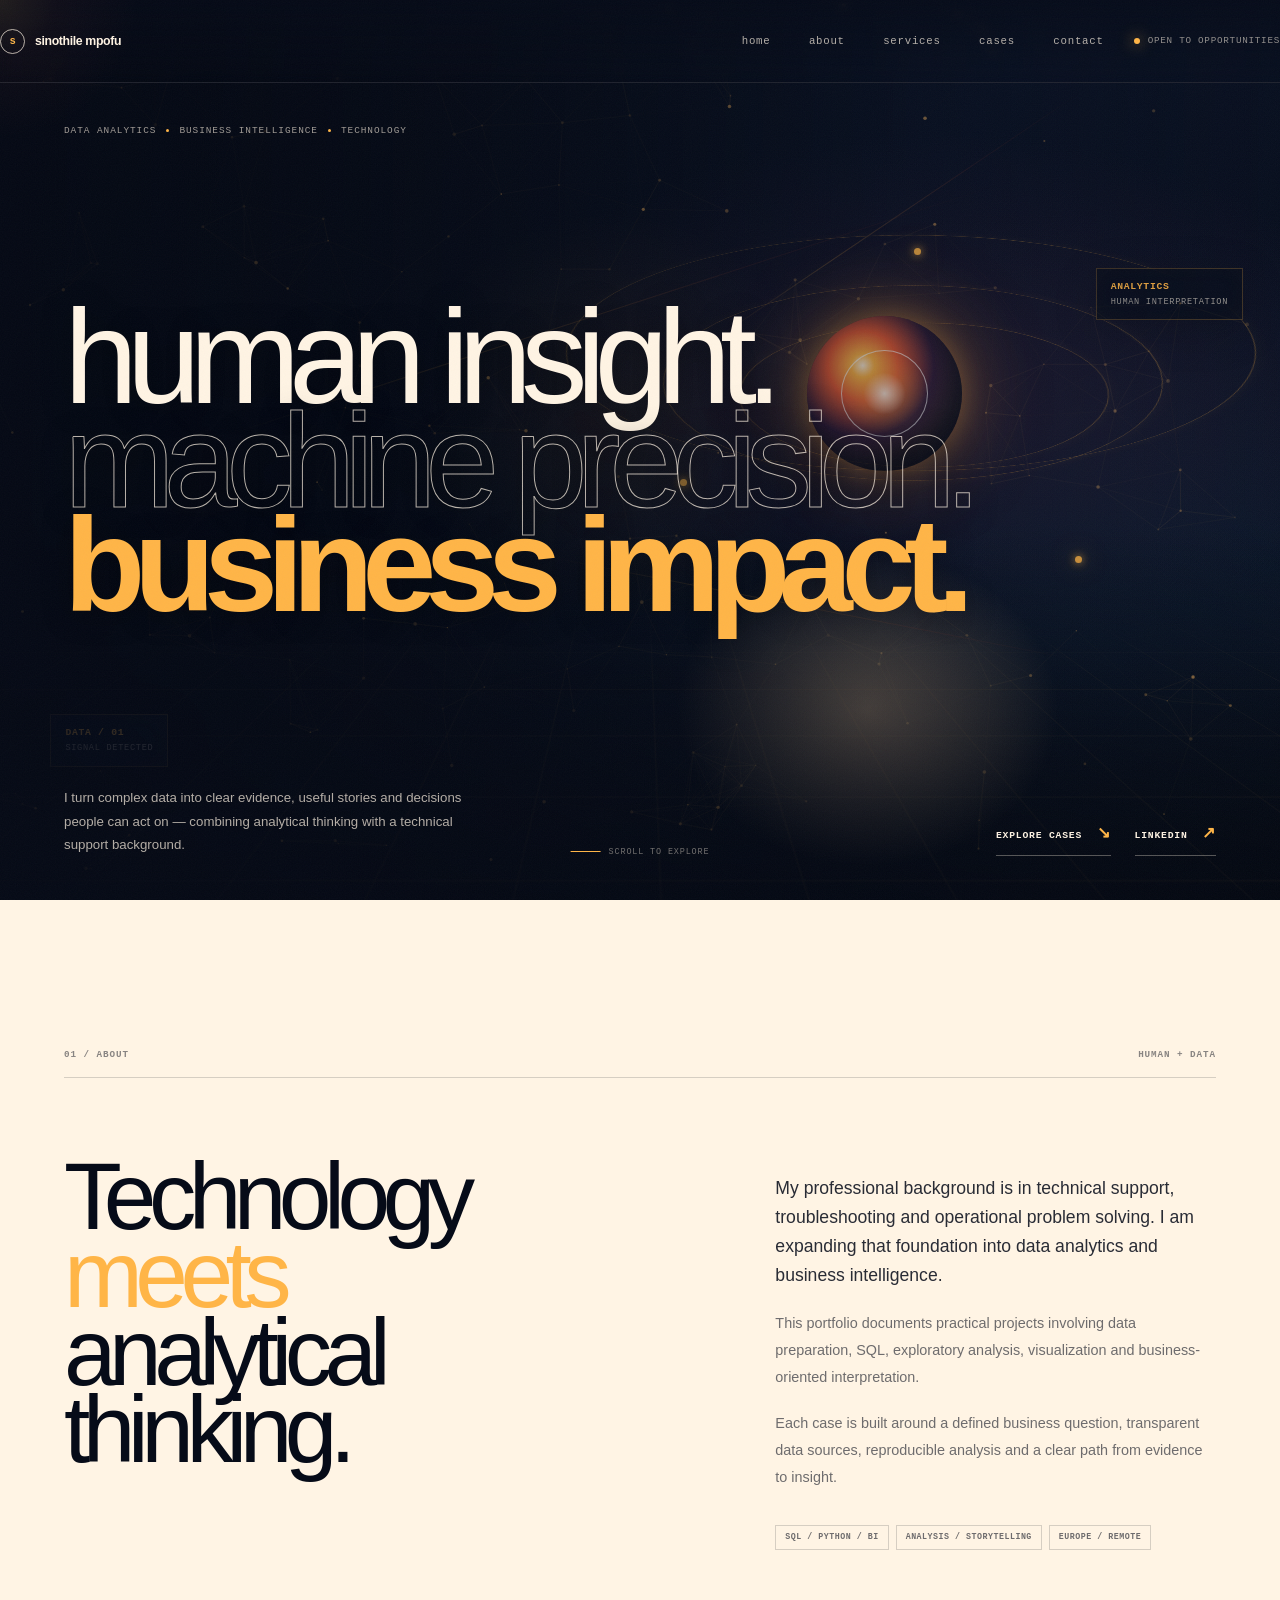
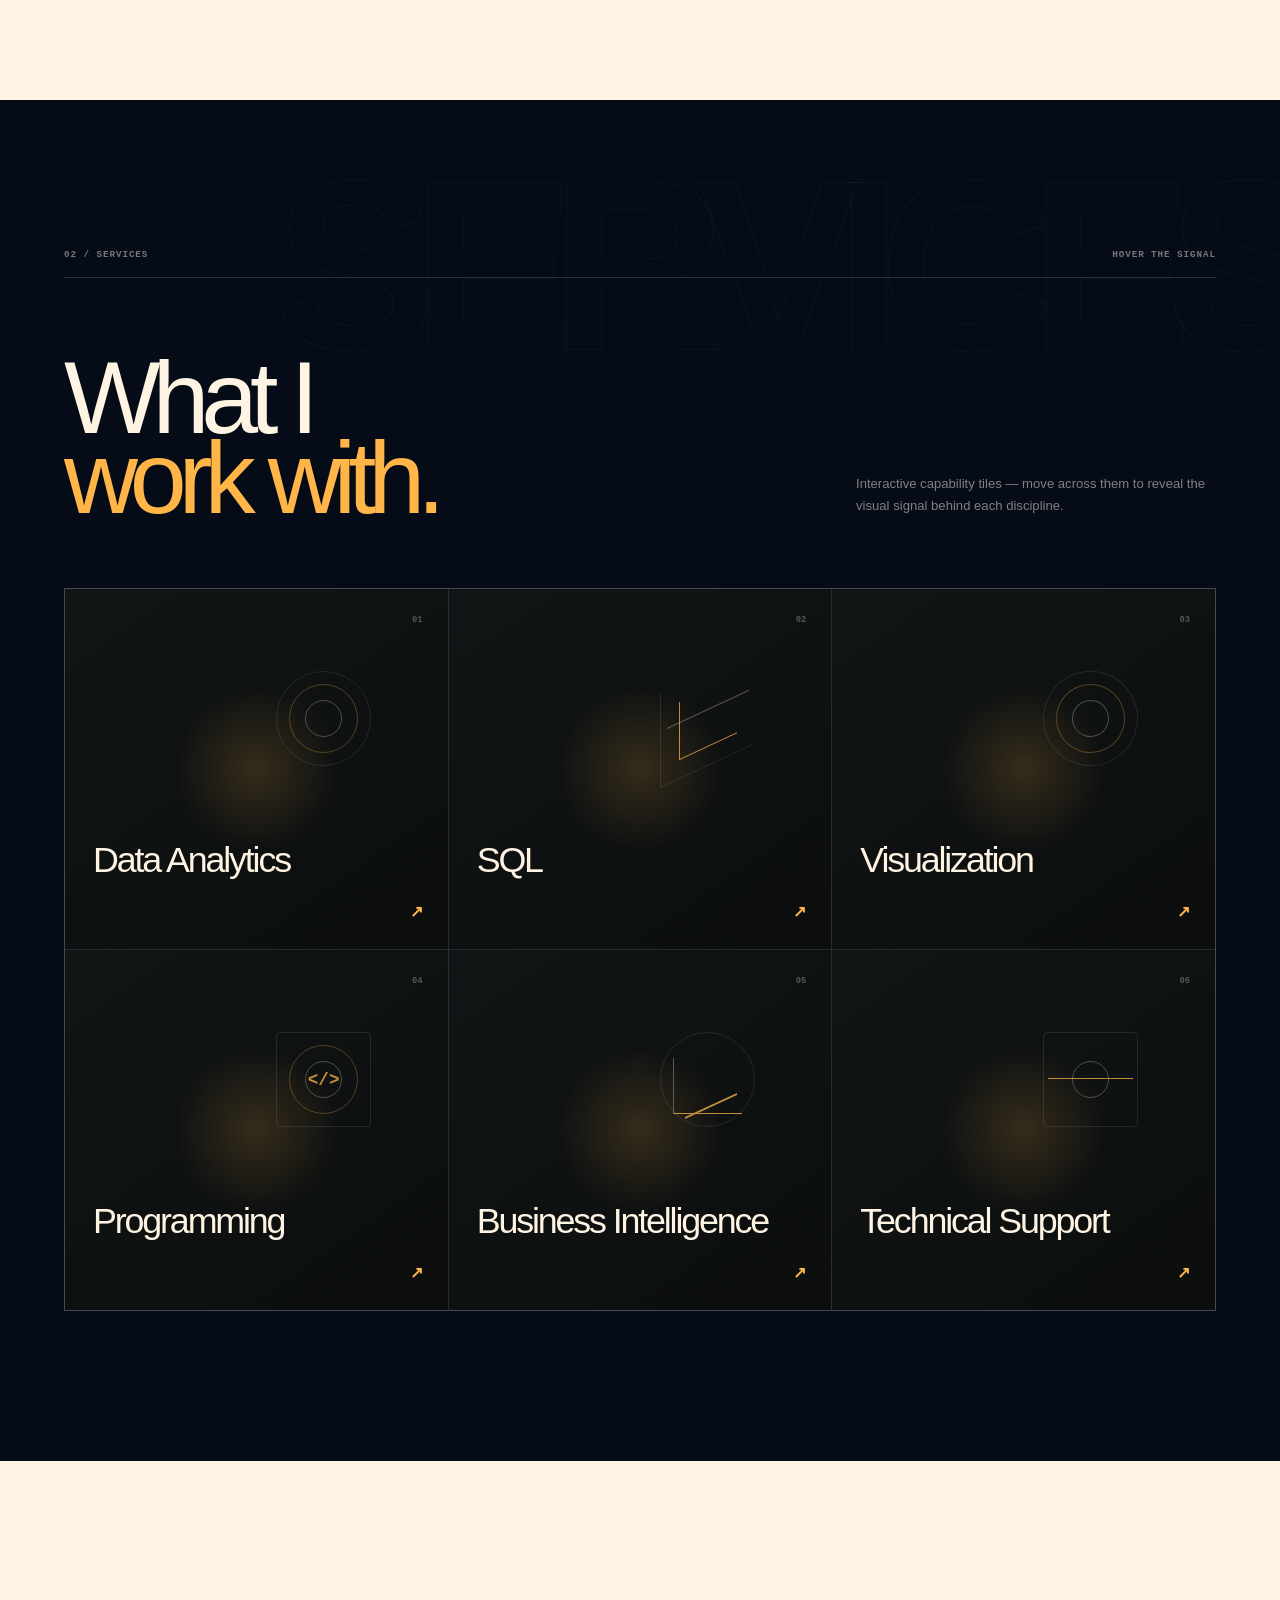
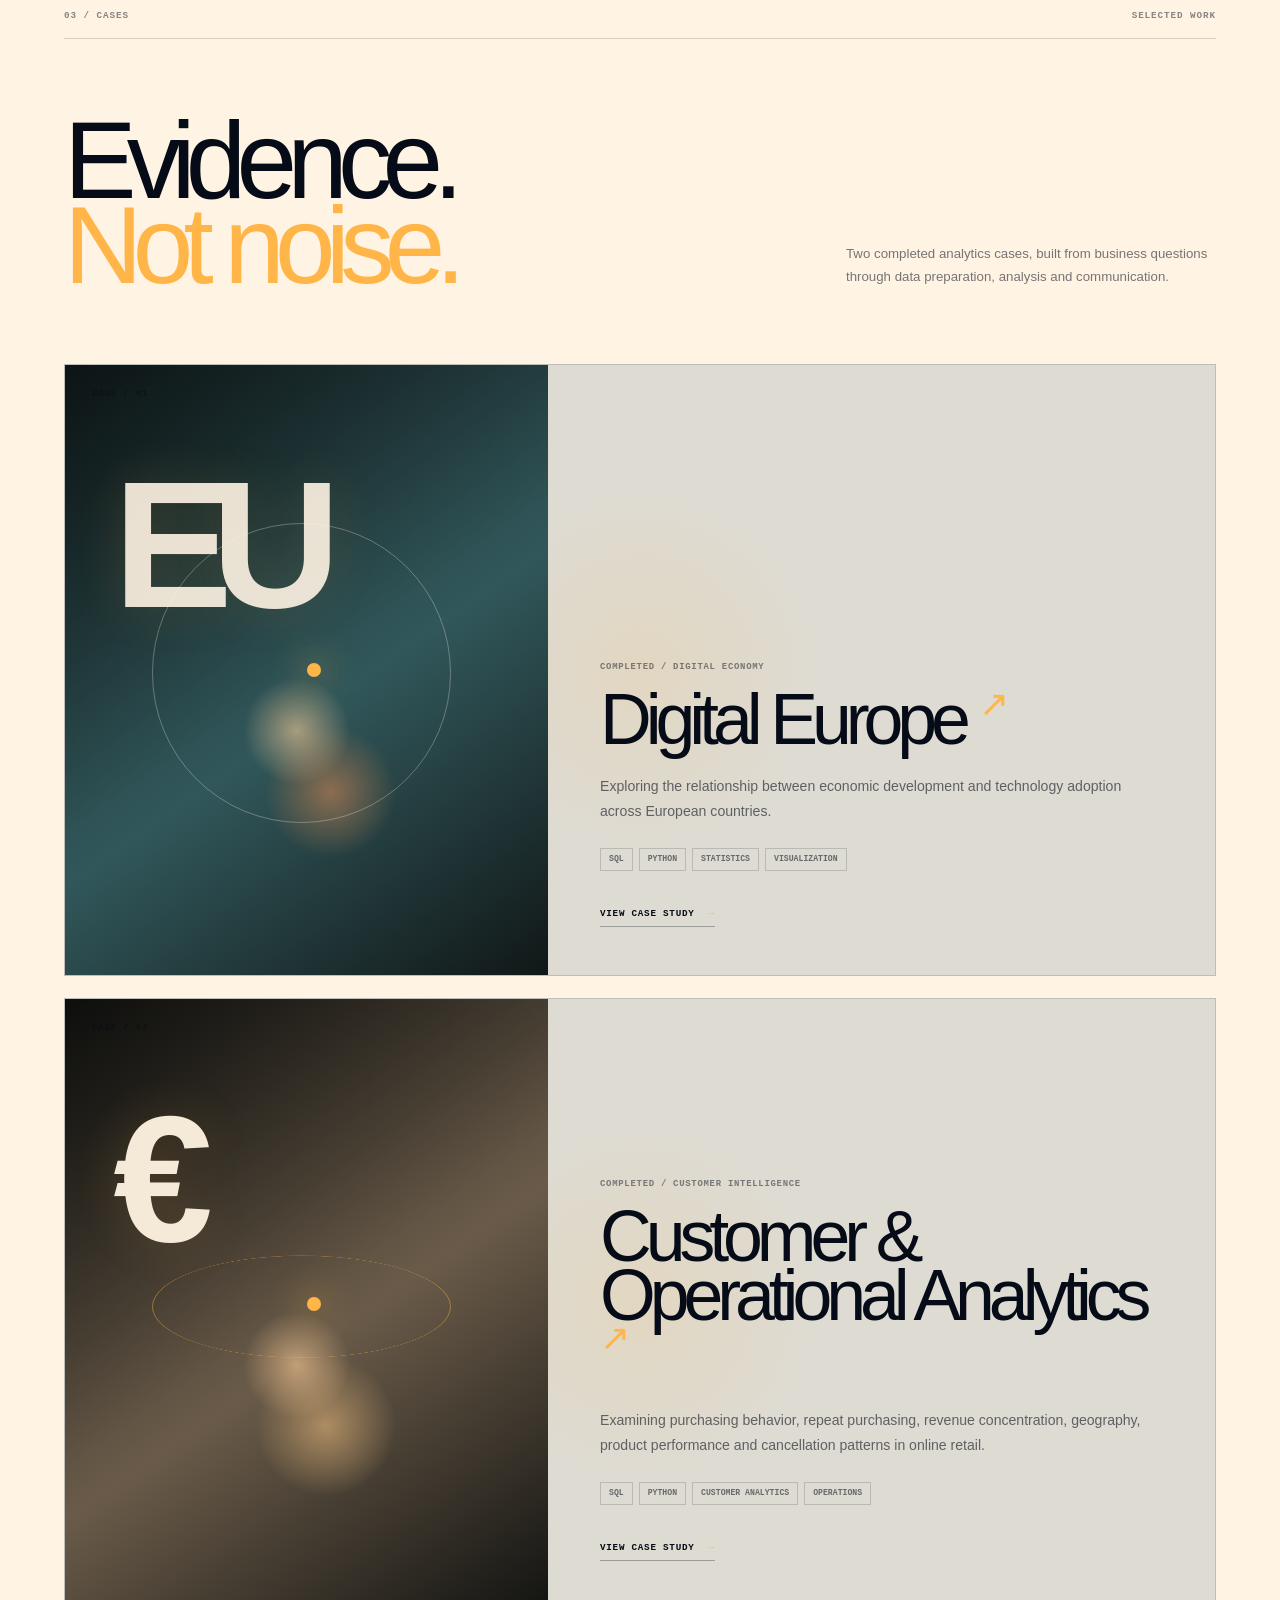
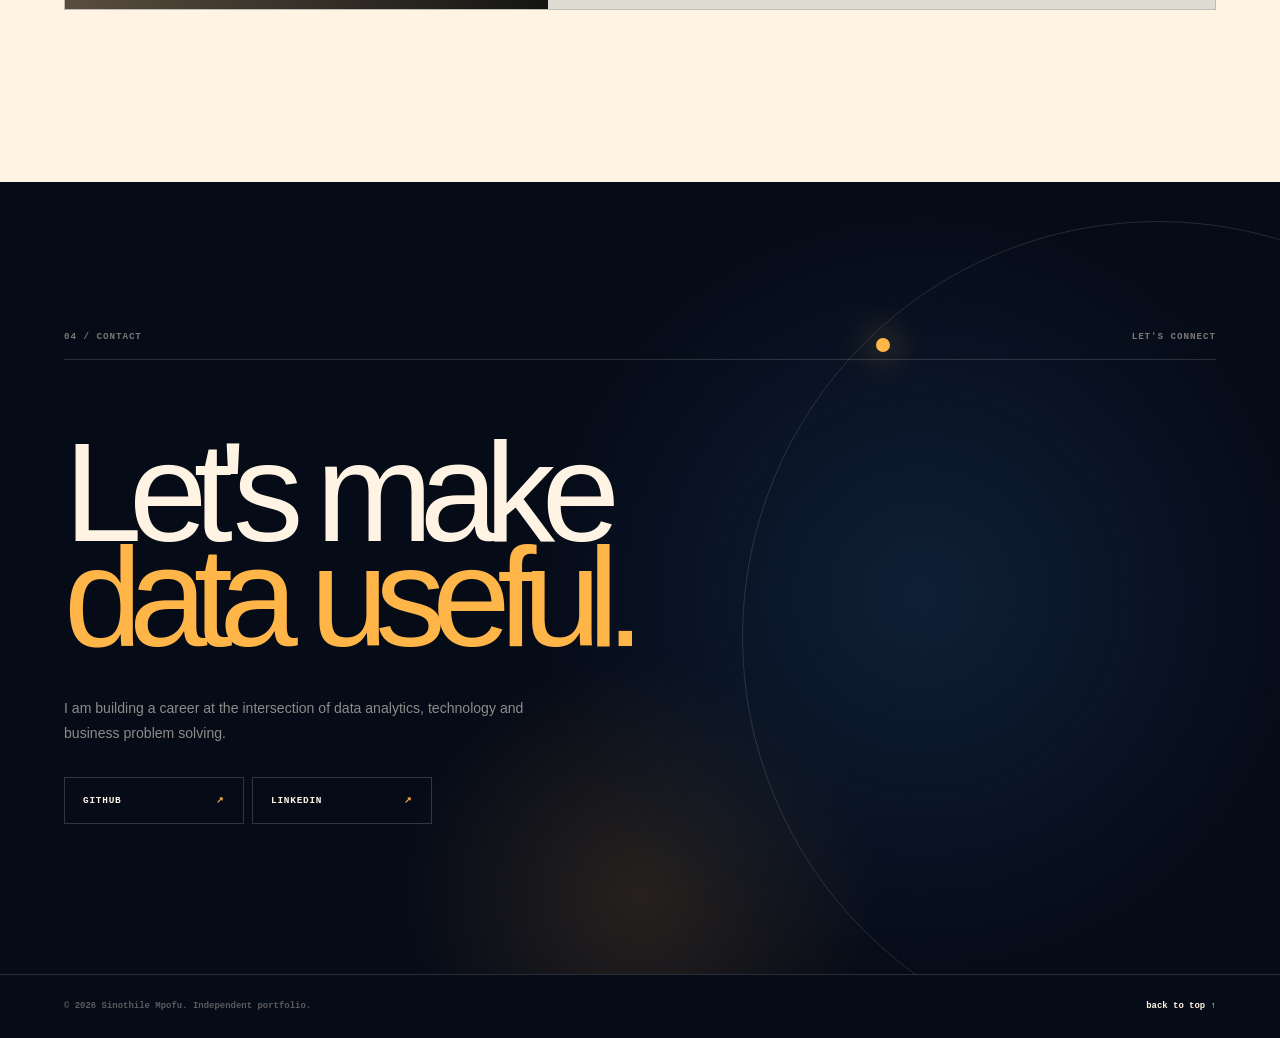
==== commit 06eb0eca: "Add files via upload" ====
--- a/index.html
+++ b/index.html
@@ -31,6 +31,7 @@
   <main>
     <section id="home" class="hero" aria-labelledby="hero-title">
       <div class="hero-scene" aria-hidden="true">
+        <canvas id="constellation-canvas"></canvas>
         <div class="scene-noise"></div>
         <div class="scene-grid"></div>
         <div class="scene-horizon"></div>
@@ -67,7 +68,7 @@
 
         <div class="hero-bottom">
           <p class="hero-copy">
-            I turn complex data into clear evidence, useful stories and decisions people can act on, combining analytical thinking with a technical support background.
+            I turn complex data into clear evidence, useful stories and decisions people can act on — combining analytical thinking with a technical support background.
           </p>
           <div class="hero-actions">
             <a href="#projects" class="hero-link primary-link">explore cases <b>↘</b></a>
@@ -182,6 +183,76 @@
     });
   }
 
+
+  // Generative constellation field: 100% density, 70% motion, pointer-reactive.
+  const canvas = document.getElementById('constellation-canvas');
+  const hero = document.querySelector('.hero');
+  if (canvas && hero && !reduce) {
+    const ctx = canvas.getContext('2d');
+    let w=0,h=0,dpr=1,points=[],frame=0;
+    const intensity=.70, density=1;
+    const pointer={x:-1000,y:-1000};
+    const resize=()=>{
+      const r=hero.getBoundingClientRect();
+      w=r.width; h=r.height; dpr=Math.min(window.devicePixelRatio||1,1.5);
+      canvas.width=Math.max(1,Math.round(w*dpr));
+      canvas.height=Math.max(1,Math.round(h*dpr));
+      canvas.style.width=w+'px';canvas.style.height=h+'px';
+      ctx.setTransform(dpr,0,0,dpr,0,0);
+      const count=Math.min(210,Math.max(95,Math.round(w*h/6200*density)));
+      points=Array.from({length:count},()=>({
+        x:Math.random()*w,y:Math.random()*h,
+        vx:(Math.random()-.5)*.22*intensity,
+        vy:(Math.random()-.5)*.22*intensity,
+        r:.55+Math.random()*1.35,
+        phase:Math.random()*Math.PI*2,
+        alpha:.2+Math.random()*.6
+      }));
+    };
+    const move=e=>{
+      const r=canvas.getBoundingClientRect();
+      pointer.x=e.clientX-r.left;pointer.y=e.clientY-r.top;
+    };
+    hero.addEventListener('pointermove',move,{passive:true});
+    hero.addEventListener('pointerleave',()=>{pointer.x=-1000;pointer.y=-1000;},{passive:true});
+    const draw=()=>{
+      ctx.clearRect(0,0,w,h);
+      const maxDist=112;
+      for(let i=0;i<points.length;i++){
+        const p=points[i];
+        p.x+=p.vx;p.y+=p.vy;
+        if(p.x<0||p.x>w)p.vx*=-1;
+        if(p.y<0||p.y>h)p.vy*=-1;
+        const dx=p.x-pointer.x,dy=p.y-pointer.y,dist=Math.hypot(dx,dy);
+        if(dist<90&&dist>0){p.x+=(dx/dist)*((90-dist)/90)*.42;p.y+=(dy/dist)*((90-dist)/90)*.42;}
+        const twinkle=.72+.28*Math.sin(frame*.018+p.phase);
+        ctx.beginPath();ctx.arc(p.x,p.y,p.r,0,Math.PI*2);
+        ctx.fillStyle=`rgba(255,181,71,${p.alpha*twinkle})`;ctx.fill();
+        for(let j=i+1;j<points.length;j++){
+          const q=points[j],ddx=p.x-q.x,ddy=p.y-q.y,d=Math.hypot(ddx,ddy);
+          if(d<maxDist){
+            ctx.beginPath();ctx.moveTo(p.x,p.y);ctx.lineTo(q.x,q.y);
+            ctx.strokeStyle=`rgba(255,181,71,${(1-d/maxDist)*.19})`;
+            ctx.lineWidth=.65;ctx.stroke();
+          }
+        }
+        const pd=Math.hypot(p.x-pointer.x,p.y-pointer.y);
+        if(pd<120){
+          ctx.beginPath();ctx.moveTo(p.x,p.y);ctx.lineTo(pointer.x,pointer.y);
+          ctx.strokeStyle=`rgba(255,181,71,${(1-pd/120)*.28})`;ctx.lineWidth=.75;ctx.stroke();
+        }
+      }
+      frame++;
+      requestAnimationFrame(draw);
+    };
+    const ro=new ResizeObserver(resize);ro.observe(hero);resize();requestAnimationFrame(draw);
+  }
+  // Small, stateful pointer feedback on navigation and calls to action.
+  document.querySelectorAll('.hero-link,.contact-links a,.nav-status').forEach(el=>{
+    el.addEventListener('pointerdown',()=>{el.classList.add('is-pressed');});
+    ['pointerup','pointerleave','pointercancel'].forEach(evt=>el.addEventListener(evt,()=>el.classList.remove('is-pressed')));
+  });
+
   const reveal = document.querySelectorAll('.section-topline, .about-layout > *, .services-heading > *, .service-card, .cases-heading > *, .case-card, .contact-inner > *');
   const show = el => el.classList.add('in');
   if (reduce) reveal.forEach(show);
--- a/style.css
+++ b/style.css
@@ -1,16 +1,16 @@
 :root{
-  --ink:#070d1a;
-  --ink-2:#0d1628;
-  --ink-3:#101e35;
-  --cream:#f1efe8;
-  --paper:#e6e9f0;
-  --muted:#a2adbf;
-  --orange:#f2a93b;
-  --orange-2:#9a5f0a;
-  --teal:#16305a;
-  --teal-2:#244779;
-  --line:rgba(241,238,230,.15);
-  --line-dark:rgba(7,13,26,.16);
+  --ink:#060b18;
+  --ink-2:#111a2c;
+  --ink-3:#18243a;
+  --cream:#fff4e4;
+  --paper:#e8e5de;
+  --muted:#b1b3c3;
+  --orange:#ffb547;
+  --orange-2:#e35b36;
+  --teal:#3a2340;
+  --teal-2:#263653;
+  --line:rgba(255,244,228,.15);
+  --line-dark:rgba(6,11,24,.16);
   --ease:cubic-bezier(.16,1,.3,1);
   --cursor-x:50vw;
   --cursor-y:50vh;
@@ -20,57 +20,57 @@
 body{font-family:Inter,ui-sans-serif,-apple-system,BlinkMacSystemFont,"Segoe UI",Helvetica,Arial,sans-serif;background:var(--cream);color:var(--ink);line-height:1.5;overflow-x:hidden;-webkit-font-smoothing:antialiased}
 a{color:inherit;text-decoration:none}
 .container{width:min(1280px,90vw);margin:auto}
-.cursor-glow{position:fixed;z-index:9999;width:280px;height:280px;pointer-events:none;border-radius:50%;transform:translate(-50%,-50%);background:radial-gradient(circle,rgba(242,169,59,.09),transparent 68%);mix-blend-mode:screen;transition:left .08s linear,top .08s linear}
+.cursor-glow{position:fixed;z-index:9999;width:280px;height:280px;pointer-events:none;border-radius:50%;transform:translate(-50%,-50%);background:radial-gradient(circle,rgba(255,181,71,.09),transparent 68%);mix-blend-mode:screen;transition:left .08s linear,top .08s linear}
 body:after{content:"";position:fixed;inset:0;z-index:9998;pointer-events:none;opacity:.035;background-image:url("data:image/svg+xml,%3Csvg xmlns='http://www.w3.org/2000/svg' width='180' height='180'%3E%3Cfilter id='n'%3E%3CfeTurbulence type='fractalNoise' baseFrequency='.85' numOctaves='3' stitchTiles='stitch'/%3E%3C/filter%3E%3Crect width='100%25' height='100%25' filter='url(%23n)'/%3E%3C/svg%3E")}
 
 /* NAVIGATION */
-.navbar{position:absolute;top:0;left:0;width:100%;z-index:100;color:var(--cream);border-bottom:1px solid rgba(241,238,230,.1);background:linear-gradient(to bottom,rgba(5,7,7,.52),transparent);backdrop-filter:blur(5px)}
+.navbar{position:absolute;top:0;left:0;width:100%;z-index:100;color:var(--cream);border-bottom:1px solid rgba(255,244,228,.1);background:linear-gradient(to bottom,rgba(5,7,7,.52),transparent);backdrop-filter:blur(5px)}
 .nav-container{height:82px;display:flex;align-items:center;justify-content:space-between;gap:30px}
 .logo{display:flex;align-items:center;gap:10px;font-size:.77rem;font-weight:800;letter-spacing:-.03em;text-transform:lowercase;white-space:nowrap}
-.logo-mark{width:25px;height:25px;display:grid;place-items:center;border:1px solid rgba(241,238,230,.7);border-radius:50%;font-size:.66rem;color:var(--orange)}
+.logo-mark{width:25px;height:25px;display:grid;place-items:center;border:1px solid rgba(255,244,228,.7);border-radius:50%;font-size:.66rem;color:var(--orange)}
 nav{display:flex;gap:clamp(18px,3vw,45px);margin-left:auto}
-nav a{font:500 .67rem/1 ui-monospace,SFMono-Regular,Menlo,monospace;letter-spacing:.07em;color:rgba(241,238,230,.7);position:relative;transition:color .3s ease}
+nav a{font:500 .67rem/1 ui-monospace,SFMono-Regular,Menlo,monospace;letter-spacing:.07em;color:rgba(255,244,228,.7);position:relative;transition:color .3s ease}
 nav a:before{content:"";position:absolute;width:4px;height:4px;border-radius:50%;background:var(--orange);left:-9px;top:50%;transform:translateY(-50%) scale(0);transition:transform .3s var(--ease)}
 nav a:hover{color:#fff}nav a:hover:before{transform:translateY(-50%) scale(1)}
-.nav-status{font:500 .58rem/1 ui-monospace,SFMono-Regular,Menlo,monospace;text-transform:uppercase;letter-spacing:.08em;color:rgba(241,238,230,.56);display:flex;align-items:center;gap:8px;white-space:nowrap}.nav-status span{width:6px;height:6px;border-radius:50%;background:var(--orange);box-shadow:0 0 15px var(--orange);animation:pulse 1.8s ease-in-out infinite}
+.nav-status{font:500 .58rem/1 ui-monospace,SFMono-Regular,Menlo,monospace;text-transform:uppercase;letter-spacing:.08em;color:rgba(255,244,228,.56);display:flex;align-items:center;gap:8px;white-space:nowrap}.nav-status span{width:6px;height:6px;border-radius:50%;background:var(--orange);box-shadow:0 0 15px var(--orange);animation:pulse 1.8s ease-in-out infinite}
 
 /* CINEMATIC HERO */
 .hero{height:100svh;min-height:720px;position:relative;overflow:hidden;background:var(--ink);color:var(--cream)}
-.hero-scene{position:absolute;inset:-30px;overflow:hidden;transform:translate3d(var(--px),var(--py),0) scale(1.04);transition:transform .25s ease-out;background:radial-gradient(ellipse at 65% 58%,rgba(22,48,90,.82) 0%,rgba(17,35,64,.7) 22%,rgba(7,13,26,.92) 58%,#070d1a 100%)}
-.hero-scene:before{content:"";position:absolute;inset:0;background:radial-gradient(ellipse at 67% 77%,rgba(242,169,59,.48),transparent 15%),linear-gradient(90deg,rgba(0,0,0,.72) 0%,rgba(0,0,0,.25) 43%,rgba(0,0,0,.04) 70%),linear-gradient(0deg,rgba(0,0,0,.75),transparent 42%)}
-.hero-scene:after{content:"";position:absolute;inset:0;background:radial-gradient(circle at var(--cursor-x) var(--cursor-y),rgba(242,169,59,.1),transparent 24%);mix-blend-mode:screen}
+.hero-scene{position:absolute;inset:-30px;overflow:hidden;transform:translate3d(var(--px),var(--py),0) scale(1.04);transition:transform .25s ease-out;background:radial-gradient(ellipse at 65% 58%,rgba(65,98,99,.82) 0%,rgba(34,57,58,.7) 22%,rgba(13,20,20,.92) 58%,#070808 100%)}
+.hero-scene:before{content:"";position:absolute;inset:0;background:radial-gradient(ellipse at 67% 77%,rgba(255,211,158,.48),transparent 15%),linear-gradient(90deg,rgba(0,0,0,.72) 0%,rgba(0,0,0,.25) 43%,rgba(0,0,0,.04) 70%),linear-gradient(0deg,rgba(0,0,0,.75),transparent 42%)}
+.hero-scene:after{content:"";position:absolute;inset:0;background:radial-gradient(circle at var(--cursor-x) var(--cursor-y),rgba(255,181,71,.1),transparent 24%);mix-blend-mode:screen}
 .scene-noise{position:absolute;inset:0;opacity:.11;background-image:linear-gradient(rgba(255,255,255,.025) 1px,transparent 1px),linear-gradient(90deg,rgba(255,255,255,.02) 1px,transparent 1px);background-size:5px 5px}
-.scene-grid{position:absolute;left:-10%;right:-10%;bottom:-15%;height:47%;transform:perspective(500px) rotateX(61deg);transform-origin:center top;background-image:linear-gradient(rgba(241,238,230,.08) 1px,transparent 1px),linear-gradient(90deg,rgba(241,238,230,.07) 1px,transparent 1px);background-size:74px 55px;mask-image:linear-gradient(to bottom,transparent,black 35%,transparent)}
-.scene-horizon{position:absolute;left:0;right:0;bottom:26%;height:1px;background:linear-gradient(90deg,transparent,rgba(241,238,230,.3),transparent);box-shadow:0 0 50px rgba(242,169,59,.18)}
-.scene-orbit{position:absolute;border:1px solid rgba(241,238,230,.22);border-radius:50%;transform-style:preserve-3d;animation:orbit 18s linear infinite}.orbit-one{width:500px;height:500px;right:11%;top:17%;transform:rotateX(67deg) rotateZ(-18deg)}.orbit-two{width:370px;height:370px;right:15%;top:25%;border-color:rgba(242,169,59,.42);animation-duration:11s;animation-direction:reverse;transform:rotateX(67deg) rotateZ(24deg)}.orbit-three{width:690px;height:690px;right:4%;top:4%;border-color:rgba(241,238,230,.08);animation-duration:29s;transform:rotateX(70deg) rotateZ(5deg)}
-.scene-core{position:absolute;right:26%;top:36%;width:155px;height:155px;border-radius:50%;background:radial-gradient(circle at 38% 32%,#fff7d6 0 2%,#f2a93b 8%,#f2a93b 22%,rgba(242,169,59,.25) 47%,transparent 70%);filter:drop-shadow(0 0 35px rgba(242,169,59,.35));animation:float 5s ease-in-out infinite}.scene-core span{position:absolute;inset:22%;border:1px solid rgba(255,255,255,.65);border-radius:50%;animation:spin 6s linear infinite}
+.scene-grid{position:absolute;left:-10%;right:-10%;bottom:-15%;height:47%;transform:perspective(500px) rotateX(61deg);transform-origin:center top;background-image:linear-gradient(rgba(255,244,228,.08) 1px,transparent 1px),linear-gradient(90deg,rgba(255,244,228,.07) 1px,transparent 1px);background-size:74px 55px;mask-image:linear-gradient(to bottom,transparent,black 35%,transparent)}
+.scene-horizon{position:absolute;left:0;right:0;bottom:26%;height:1px;background:linear-gradient(90deg,transparent,rgba(255,244,228,.3),transparent);box-shadow:0 0 50px rgba(255,181,71,.18)}
+.scene-orbit{position:absolute;border:1px solid rgba(255,244,228,.22);border-radius:50%;transform-style:preserve-3d;animation:orbit 18s linear infinite}.orbit-one{width:500px;height:500px;right:11%;top:17%;transform:rotateX(67deg) rotateZ(-18deg)}.orbit-two{width:370px;height:370px;right:15%;top:25%;border-color:rgba(255,181,71,.42);animation-duration:11s;animation-direction:reverse;transform:rotateX(67deg) rotateZ(24deg)}.orbit-three{width:690px;height:690px;right:4%;top:4%;border-color:rgba(255,244,228,.08);animation-duration:29s;transform:rotateX(70deg) rotateZ(5deg)}
+.scene-core{position:absolute;right:26%;top:36%;width:155px;height:155px;border-radius:50%;background:radial-gradient(circle at 38% 32%,#fff5dc 0 2%,#ffb46f 8%,#ff6847 22%,rgba(255,181,71,.25) 47%,transparent 70%);filter:drop-shadow(0 0 35px rgba(255,181,71,.35));animation:float 5s ease-in-out infinite}.scene-core span{position:absolute;inset:22%;border:1px solid rgba(255,255,255,.65);border-radius:50%;animation:spin 6s linear infinite}
 .scene-beam{position:absolute;height:1px;background:linear-gradient(90deg,transparent,var(--orange),transparent);opacity:.65;transform-origin:left center}.beam-one{width:62%;left:18%;top:49%;transform:rotate(-18deg);animation:beam 5s ease-in-out infinite}.beam-two{width:42%;left:43%;top:61%;transform:rotate(11deg);animation:beam 7s ease-in-out infinite reverse}.beam-three{width:34%;left:55%;top:39%;transform:rotate(-34deg);animation:beam 6s ease-in-out infinite}
 .scene-node{position:absolute;width:7px;height:7px;border-radius:50%;background:var(--cream);box-shadow:0 0 22px var(--cream);animation:pulse 2s infinite}.node-one{right:29%;top:29%}.node-two{right:17%;top:61%;animation-delay:.7s}.node-three{left:53%;top:53%;animation-delay:1.1s}
-.scene-panel{position:absolute;border:1px solid rgba(241,238,230,.2);background:rgba(7,13,26,.2);backdrop-filter:blur(7px);padding:11px 14px;color:rgba(241,238,230,.7);font:500 .54rem/1.35 ui-monospace,SFMono-Regular,Menlo,monospace;text-transform:uppercase;letter-spacing:.08em}.scene-panel b{display:block;color:var(--cream);font-size:.61rem;margin-bottom:4px}.panel-left{left:6%;bottom:17%;animation:panelFloat 6s ease-in-out infinite}.panel-right{right:5%;top:31%;animation:panelFloat 7s ease-in-out infinite reverse}
+.scene-panel{position:absolute;border:1px solid rgba(255,244,228,.2);background:rgba(7,9,9,.2);backdrop-filter:blur(7px);padding:11px 14px;color:rgba(255,244,228,.7);font:500 .54rem/1.35 ui-monospace,SFMono-Regular,Menlo,monospace;text-transform:uppercase;letter-spacing:.08em}.scene-panel b{display:block;color:var(--cream);font-size:.61rem;margin-bottom:4px}.panel-left{left:6%;bottom:17%;animation:panelFloat 6s ease-in-out infinite}.panel-right{right:5%;top:31%;animation:panelFloat 7s ease-in-out infinite reverse}
 .hero-overlay{position:absolute;inset:0;background:linear-gradient(180deg,rgba(0,0,0,.28) 0%,transparent 28%,rgba(0,0,0,.1) 56%,rgba(0,0,0,.7) 100%)}
 .hero-inner{position:relative;z-index:3;height:100%;width:min(1280px,90vw);margin:auto;padding:126px 0 44px;display:flex;flex-direction:column;justify-content:space-between}
-.hero-kicker{display:flex;align-items:center;gap:10px;color:rgba(241,238,230,.62);font:500 .59rem/1 ui-monospace,SFMono-Regular,Menlo,monospace;letter-spacing:.1em;text-transform:uppercase}.hero-kicker i{width:3px;height:3px;background:var(--orange);border-radius:50%}
-.hero h1{max-width:1250px;font-size:clamp(4.7rem,10.4vw,10.5rem);line-height:.78;letter-spacing:-.085em;font-weight:500;text-wrap:balance;text-shadow:0 3px 30px rgba(0,0,0,.35)}.hero h1 span{display:block}.hero h1 .outline{color:transparent;-webkit-text-stroke:1px rgba(241,238,230,.92)}.hero h1 .accent-word{color:var(--orange);font-weight:600}
-.hero-bottom{display:flex;justify-content:space-between;align-items:end;gap:40px}.hero-copy{max-width:420px;color:rgba(241,238,230,.7);font-size:.83rem;line-height:1.75}.hero-actions{display:flex;gap:24px}.hero-link{font:700 .61rem/1 ui-monospace,SFMono-Regular,Menlo,monospace;letter-spacing:.08em;text-transform:uppercase;color:var(--cream);padding:13px 0;border-bottom:1px solid rgba(241,238,230,.32);transition:color .3s ease,border-color .3s ease,transform .3s var(--ease)}.hero-link b{color:var(--orange);font-size:1rem;margin-left:8px}.hero-link:hover{color:var(--orange);border-color:var(--orange);transform:translateY(-3px)}.scroll-cue{position:absolute;left:50%;bottom:44px;transform:translateX(-50%);font:500 .53rem/1 ui-monospace,SFMono-Regular,Menlo,monospace;text-transform:uppercase;letter-spacing:.1em;color:rgba(241,238,230,.43);display:flex;align-items:center;gap:8px}.scroll-cue span{width:30px;height:1px;background:var(--orange);animation:scan 2.2s ease-in-out infinite}
+.hero-kicker{display:flex;align-items:center;gap:10px;color:rgba(255,244,228,.62);font:500 .59rem/1 ui-monospace,SFMono-Regular,Menlo,monospace;letter-spacing:.1em;text-transform:uppercase}.hero-kicker i{width:3px;height:3px;background:var(--orange);border-radius:50%}
+.hero h1{max-width:1250px;font-size:clamp(4.7rem,10.4vw,10.5rem);line-height:.78;letter-spacing:-.085em;font-weight:500;text-wrap:balance;text-shadow:0 3px 30px rgba(0,0,0,.35)}.hero h1 span{display:block}.hero h1 .outline{color:transparent;-webkit-text-stroke:1px rgba(255,244,228,.92)}.hero h1 .accent-word{color:var(--orange);font-weight:600}
+.hero-bottom{display:flex;justify-content:space-between;align-items:end;gap:40px}.hero-copy{max-width:420px;color:rgba(255,244,228,.7);font-size:.83rem;line-height:1.75}.hero-actions{display:flex;gap:24px}.hero-link{font:700 .61rem/1 ui-monospace,SFMono-Regular,Menlo,monospace;letter-spacing:.08em;text-transform:uppercase;color:var(--cream);padding:13px 0;border-bottom:1px solid rgba(255,244,228,.32);transition:color .3s ease,border-color .3s ease,transform .3s var(--ease)}.hero-link b{color:var(--orange);font-size:1rem;margin-left:8px}.hero-link:hover{color:var(--orange);border-color:var(--orange);transform:translateY(-3px)}.scroll-cue{position:absolute;left:50%;bottom:44px;transform:translateX(-50%);font:500 .53rem/1 ui-monospace,SFMono-Regular,Menlo,monospace;text-transform:uppercase;letter-spacing:.1em;color:rgba(255,244,228,.43);display:flex;align-items:center;gap:8px}.scroll-cue span{width:30px;height:1px;background:var(--orange);animation:scan 2.2s ease-in-out infinite}
 
 /* SHARED SECTIONS */
-.section{position:relative;padding:150px 0;overflow:hidden}.section-topline{display:flex;justify-content:space-between;align-items:center;padding-bottom:18px;margin-bottom:80px;border-bottom:1px solid var(--line-dark);font:600 .58rem/1 ui-monospace,SFMono-Regular,Menlo,monospace;letter-spacing:.1em;text-transform:uppercase;color:rgba(7,13,26,.48)}.section-topline.light{color:rgba(241,238,230,.46);border-color:var(--line)}
+.section{position:relative;padding:150px 0;overflow:hidden}.section-topline{display:flex;justify-content:space-between;align-items:center;padding-bottom:18px;margin-bottom:80px;border-bottom:1px solid var(--line-dark);font:600 .58rem/1 ui-monospace,SFMono-Regular,Menlo,monospace;letter-spacing:.1em;text-transform:uppercase;color:rgba(6,11,24,.48)}.section-topline.light{color:rgba(255,244,228,.46);border-color:var(--line)}
 
 /* ABOUT */
-.about-section{background:var(--cream)}.about-layout{display:grid;grid-template-columns:1.15fr .85fr;gap:10%;align-items:start}.about-layout h2{font-size:clamp(4rem,7.4vw,8.5rem);line-height:.82;letter-spacing:-.08em;font-weight:500}.about-layout h2 em,.cases-heading em{font-style:normal;color:#9a5f0a}.contact-inner em{font-style:normal;color:var(--orange)}.about-copy{padding-top:16px;max-width:540px}.about-copy p{font-size:.9rem;line-height:1.85;color:rgba(7,13,26,.58);margin-bottom:20px}.about-copy .lead{font-size:1.1rem;line-height:1.65;color:rgba(7,13,26,.86)}.about-meta{display:flex;flex-wrap:wrap;gap:7px;margin-top:35px}.about-meta span{border:1px solid var(--line-dark);padding:7px 9px;font:600 .52rem/1 ui-monospace,SFMono-Regular,Menlo,monospace;letter-spacing:.06em;color:rgba(7,13,26,.58)}
+.about-section{background:var(--cream)}.about-layout{display:grid;grid-template-columns:1.15fr .85fr;gap:10%;align-items:start}.about-layout h2{font-size:clamp(4rem,7.4vw,8.5rem);line-height:.82;letter-spacing:-.08em;font-weight:500}.about-layout h2 em,.cases-heading em,.contact-inner em{font-style:normal;color:var(--orange)}.about-copy{padding-top:16px;max-width:540px}.about-copy p{font-size:.9rem;line-height:1.85;color:rgba(6,11,24,.58);margin-bottom:20px}.about-copy .lead{font-size:1.1rem;line-height:1.65;color:rgba(6,11,24,.86)}.about-meta{display:flex;flex-wrap:wrap;gap:7px;margin-top:35px}.about-meta span{border:1px solid var(--line-dark);padding:7px 9px;font:600 .52rem/1 ui-monospace,SFMono-Regular,Menlo,monospace;letter-spacing:.06em;color:rgba(6,11,24,.58)}
 
 /* SERVICES */
-.services-section{background:var(--ink);color:var(--cream)}.services-section:before{content:"SERVICES";position:absolute;right:-2%;top:6%;font-size:clamp(8rem,19vw,22rem);line-height:.7;font-weight:800;letter-spacing:-.1em;color:transparent;-webkit-text-stroke:1px rgba(241,238,230,.035);pointer-events:none}.services-heading{display:flex;justify-content:space-between;align-items:end;gap:50px;margin-bottom:70px;position:relative;z-index:2}.services-heading h2{font-size:clamp(4rem,8vw,8rem);line-height:.78;letter-spacing:-.08em;font-weight:500}.services-heading h2 span{color:var(--orange)}.services-heading p{max-width:360px;color:rgba(241,238,230,.5);font-size:.82rem;line-height:1.7}.services-grid{display:grid;grid-template-columns:repeat(3,1fr);gap:1px;background:rgba(241,238,230,.14);border:1px solid rgba(241,238,230,.14);position:relative;z-index:2}.service-card{--mx:50%;--my:50%;--rx:0deg;--ry:0deg;min-height:360px;position:relative;padding:28px;background:radial-gradient(circle at var(--mx) var(--my),rgba(242,169,59,.16),transparent 31%),linear-gradient(145deg,#121515,#0c0e0e);overflow:hidden;transform:perspective(1000px) rotateX(var(--rx)) rotateY(var(--ry));transition:transform .14s ease-out,background .4s ease}.service-card:before{content:"";position:absolute;inset:0;background:linear-gradient(120deg,transparent 25%,rgba(241,238,230,.09) 50%,transparent 75%);transform:translateX(-120%);transition:transform 1s var(--ease)}.service-card:hover:before{transform:translateX(120%)}.service-card:after{content:"";position:absolute;inset:0;border:1px solid transparent;background:radial-gradient(circle at var(--mx) var(--my),rgba(242,169,59,.38),transparent 22%) border-box;mask:linear-gradient(#000 0 0) padding-box,linear-gradient(#000 0 0);mask-composite:exclude;opacity:.5;pointer-events:none}.service-index{position:absolute;right:25px;top:27px;font:600 .55rem/1 ui-monospace,SFMono-Regular,Menlo,monospace;color:rgba(241,238,230,.3)}.service-card h3{position:absolute;left:28px;right:28px;bottom:72px;font-size:clamp(1.6rem,2.8vw,2.8rem);line-height:.9;letter-spacing:-.06em;font-weight:500;transition:transform .55s var(--ease)}.service-card p{position:absolute;left:28px;right:28px;bottom:27px;color:rgba(241,238,230,.46);font-size:.7rem;line-height:1.55;opacity:0;transform:translateY(12px);transition:opacity .35s ease,transform .5s var(--ease)}.service-card>b{position:absolute;right:25px;bottom:25px;color:var(--orange);font-size:1rem;transition:transform .45s var(--ease)}.service-card:hover h3{transform:translateY(-42px)}.service-card:hover p{opacity:1;transform:translateY(0)}.service-card:hover>b{transform:translate(4px,-4px)}
-.service-visual{position:absolute;right:20%;top:23%;width:95px;height:95px;border:1px solid rgba(241,238,230,.13);border-radius:50%;opacity:.75;transition:transform .7s var(--ease),opacity .4s ease}.service-visual:before,.service-visual:after{content:"";position:absolute;inset:12px;border:1px solid rgba(242,169,59,.38);border-radius:50%;animation:spin 8s linear infinite}.service-visual:after{inset:28px;border-color:rgba(241,238,230,.35);animation-direction:reverse;animation-duration:5s}.service-card:hover .service-visual{transform:scale(1.25) rotate(20deg);opacity:1}.service-visual.chart{border-radius:0;border-width:0 0 1px 1px;transform:skewY(-25deg)}.service-visual.chart:before{border:0;border-left:1px solid var(--orange);border-bottom:1px solid var(--orange);border-radius:0;inset:18px}.service-visual.chart:after{border:0;border-top:1px solid rgba(241,238,230,.45);border-radius:0;inset:38px 6px auto 6px}.service-visual.code{border-radius:4px}.service-visual.code span{position:absolute;inset:0;display:grid;place-items:center;color:var(--orange);font:700 1.1rem ui-monospace,SFMono-Regular,Menlo,monospace}.service-visual.rings{transform:rotate(-25deg)}.service-visual.bars:before{inset:25px 12px 12px;border:0;border-bottom:1px solid var(--orange);border-left:1px solid rgba(241,238,230,.4);border-radius:0}.service-visual.bars:after{inset:auto 17px 19px 24px;height:38px;border:0;border-bottom:2px solid var(--orange);border-radius:0;transform:skewY(-25deg)}.service-visual.signal{border-radius:4px}.service-visual.signal:before{inset:45px 4px auto;border:0;border-top:1px solid var(--orange);border-radius:0;box-shadow:12px -12px 0 -11px var(--orange),25px 12px 0 -11px var(--orange),39px -18px 0 -11px var(--orange)}
+.services-section{background:var(--ink);color:var(--cream)}.services-section:before{content:"SERVICES";position:absolute;right:-2%;top:6%;font-size:clamp(8rem,19vw,22rem);line-height:.7;font-weight:800;letter-spacing:-.1em;color:transparent;-webkit-text-stroke:1px rgba(255,244,228,.035);pointer-events:none}.services-heading{display:flex;justify-content:space-between;align-items:end;gap:50px;margin-bottom:70px;position:relative;z-index:2}.services-heading h2{font-size:clamp(4rem,8vw,8rem);line-height:.78;letter-spacing:-.08em;font-weight:500}.services-heading h2 span{color:var(--orange)}.services-heading p{max-width:360px;color:rgba(255,244,228,.5);font-size:.82rem;line-height:1.7}.services-grid{display:grid;grid-template-columns:repeat(3,1fr);gap:1px;background:rgba(255,244,228,.14);border:1px solid rgba(255,244,228,.14);position:relative;z-index:2}.service-card{--mx:50%;--my:50%;--rx:0deg;--ry:0deg;min-height:360px;position:relative;padding:28px;background:radial-gradient(circle at var(--mx) var(--my),rgba(255,181,71,.16),transparent 31%),linear-gradient(145deg,#121515,#0c0e0e);overflow:hidden;transform:perspective(1000px) rotateX(var(--rx)) rotateY(var(--ry));transition:transform .14s ease-out,background .4s ease}.service-card:before{content:"";position:absolute;inset:0;background:linear-gradient(120deg,transparent 25%,rgba(255,244,228,.09) 50%,transparent 75%);transform:translateX(-120%);transition:transform 1s var(--ease)}.service-card:hover:before{transform:translateX(120%)}.service-card:after{content:"";position:absolute;inset:0;border:1px solid transparent;background:radial-gradient(circle at var(--mx) var(--my),rgba(255,181,71,.38),transparent 22%) border-box;mask:linear-gradient(#000 0 0) padding-box,linear-gradient(#000 0 0);mask-composite:exclude;opacity:.5;pointer-events:none}.service-index{position:absolute;right:25px;top:27px;font:600 .55rem/1 ui-monospace,SFMono-Regular,Menlo,monospace;color:rgba(255,244,228,.3)}.service-card h3{position:absolute;left:28px;right:28px;bottom:72px;font-size:clamp(1.6rem,2.8vw,2.8rem);line-height:.9;letter-spacing:-.06em;font-weight:500;transition:transform .55s var(--ease)}.service-card p{position:absolute;left:28px;right:28px;bottom:27px;color:rgba(255,244,228,.46);font-size:.7rem;line-height:1.55;opacity:0;transform:translateY(12px);transition:opacity .35s ease,transform .5s var(--ease)}.service-card>b{position:absolute;right:25px;bottom:25px;color:var(--orange);font-size:1rem;transition:transform .45s var(--ease)}.service-card:hover h3{transform:translateY(-42px)}.service-card:hover p{opacity:1;transform:translateY(0)}.service-card:hover>b{transform:translate(4px,-4px)}
+.service-visual{position:absolute;right:20%;top:23%;width:95px;height:95px;border:1px solid rgba(255,244,228,.13);border-radius:50%;opacity:.75;transition:transform .7s var(--ease),opacity .4s ease}.service-visual:before,.service-visual:after{content:"";position:absolute;inset:12px;border:1px solid rgba(255,181,71,.38);border-radius:50%;animation:spin 8s linear infinite}.service-visual:after{inset:28px;border-color:rgba(255,244,228,.35);animation-direction:reverse;animation-duration:5s}.service-card:hover .service-visual{transform:scale(1.25) rotate(20deg);opacity:1}.service-visual.chart{border-radius:0;border-width:0 0 1px 1px;transform:skewY(-25deg)}.service-visual.chart:before{border:0;border-left:1px solid var(--orange);border-bottom:1px solid var(--orange);border-radius:0;inset:18px}.service-visual.chart:after{border:0;border-top:1px solid rgba(255,244,228,.45);border-radius:0;inset:38px 6px auto 6px}.service-visual.code{border-radius:4px}.service-visual.code span{position:absolute;inset:0;display:grid;place-items:center;color:var(--orange);font:700 1.1rem ui-monospace,SFMono-Regular,Menlo,monospace}.service-visual.rings{transform:rotate(-25deg)}.service-visual.bars:before{inset:25px 12px 12px;border:0;border-bottom:1px solid var(--orange);border-left:1px solid rgba(255,244,228,.4);border-radius:0}.service-visual.bars:after{inset:auto 17px 19px 24px;height:38px;border:0;border-bottom:2px solid var(--orange);border-radius:0;transform:skewY(-25deg)}.service-visual.signal{border-radius:4px}.service-visual.signal:before{inset:45px 4px auto;border:0;border-top:1px solid var(--orange);border-radius:0;box-shadow:12px -12px 0 -11px var(--orange),25px 12px 0 -11px var(--orange),39px -18px 0 -11px var(--orange)}
 
 /* CASES */
-.cases-section{background:var(--cream)}.cases-heading{display:flex;justify-content:space-between;align-items:end;gap:50px;margin-bottom:75px}.cases-heading h2{font-size:clamp(4.3rem,8.5vw,9rem);line-height:.78;letter-spacing:-.09em;font-weight:500}.cases-heading p{max-width:370px;color:rgba(7,13,26,.55);font-size:.83rem;line-height:1.75}.case-card{--mx:50%;--my:50%;--rx:0deg;--ry:0deg;min-height:610px;position:relative;display:grid;grid-template-columns:42% 58%;overflow:hidden;margin-bottom:22px;background:#dedbd2;border:1px solid rgba(7,13,26,.14);transform:perspective(1200px) rotateX(var(--rx)) rotateY(var(--ry));transition:transform .14s ease-out,border-color .35s ease}.case-card:hover{border-color:rgba(242,169,59,.6)}.case-card:before{content:"";position:absolute;inset:0;background:radial-gradient(circle at var(--mx) var(--my),rgba(242,169,59,.15),transparent 27%);pointer-events:none}.case-number{position:absolute;left:27px;top:25px;z-index:4;font:600 .56rem/1 ui-monospace,SFMono-Regular,Menlo,monospace;color:rgba(7,13,26,.48);letter-spacing:.1em}.case-art{position:relative;overflow:hidden;background:linear-gradient(145deg,#152021,#304e51 48%,#0a0c0c);min-height:610px}.case-art:before{content:"";position:absolute;inset:0;background:radial-gradient(circle at 48% 60%,rgba(255,207,151,.58),transparent 12%),linear-gradient(145deg,rgba(0,0,0,.45),transparent 50%)}.case-art span{position:absolute;left:10%;top:18%;z-index:2;font-size:clamp(7rem,14vw,13rem);font-weight:600;line-height:.8;letter-spacing:-.12em;color:rgba(241,238,230,.9);text-shadow:0 0 50px rgba(242,169,59,.14)}.case-art i{position:absolute;width:62%;aspect-ratio:1;border:1px solid rgba(241,238,230,.3);border-radius:50%;left:18%;top:26%;animation:spin 18s linear infinite}.case-art b{position:absolute;width:14px;height:14px;border-radius:50%;background:var(--orange);left:50%;top:49%;box-shadow:0 0 35px var(--orange);animation:pulse 2s infinite}.art-europe{background:radial-gradient(circle at 55% 70%,#8c6d50 0,transparent 13%),linear-gradient(145deg,#172526,#31575a 55%,#111717)}.art-retail{background:radial-gradient(circle at 54% 70%,#ad8d62 0,transparent 14%),linear-gradient(145deg,#191a17,#6a5b49 55%,#131412)}.art-retail span{color:#f4ead7}.art-retail i{border-color:rgba(242,169,59,.45);transform:rotateX(70deg)}
-.case-content{align-self:end;padding:52px;position:relative;z-index:2}.case-status{margin-bottom:18px;font:600 .56rem/1 ui-monospace,SFMono-Regular,Menlo,monospace;color:rgba(7,13,26,.48);letter-spacing:.08em;text-transform:uppercase}.case-content h3{font-size:clamp(3.1rem,5.6vw,6.5rem);line-height:.82;letter-spacing:-.085em;font-weight:500;max-width:800px}.case-content h3 a{transition:color .35s ease}.case-content h3 a span{color:var(--orange);font-size:.5em;vertical-align:top;display:inline-block;transition:transform .45s var(--ease)}.case-content h3 a:hover{color:var(--orange-2)}.case-content h3 a:hover span{transform:translate(7px,-5px)}.case-content p{max-width:590px;color:rgba(7,13,26,.59);font-size:.88rem;line-height:1.75;margin:25px 0}.case-tags{display:flex;flex-wrap:wrap;gap:6px;margin-bottom:28px}.case-tags span{border:1px solid rgba(7,13,26,.16);padding:6px 8px;font:600 .51rem/1 ui-monospace,SFMono-Regular,Menlo,monospace;color:rgba(7,13,26,.55)}.case-link{font:700 .58rem/1 ui-monospace,SFMono-Regular,Menlo,monospace;text-transform:uppercase;letter-spacing:.08em;border-bottom:1px solid rgba(7,13,26,.3);padding-bottom:7px;transition:color .3s ease,border-color .3s ease}.case-link span{color:var(--orange);margin-left:8px}.case-link:hover{color:var(--orange);border-color:var(--orange)}
+.cases-section{background:var(--cream)}.cases-heading{display:flex;justify-content:space-between;align-items:end;gap:50px;margin-bottom:75px}.cases-heading h2{font-size:clamp(4.3rem,8.5vw,9rem);line-height:.78;letter-spacing:-.09em;font-weight:500}.cases-heading p{max-width:370px;color:rgba(6,11,24,.55);font-size:.83rem;line-height:1.75}.case-card{--mx:50%;--my:50%;--rx:0deg;--ry:0deg;min-height:610px;position:relative;display:grid;grid-template-columns:42% 58%;overflow:hidden;margin-bottom:22px;background:#dedbd2;border:1px solid rgba(6,11,24,.14);transform:perspective(1200px) rotateX(var(--rx)) rotateY(var(--ry));transition:transform .14s ease-out,border-color .35s ease}.case-card:hover{border-color:rgba(255,181,71,.6)}.case-card:before{content:"";position:absolute;inset:0;background:radial-gradient(circle at var(--mx) var(--my),rgba(255,181,71,.15),transparent 27%);pointer-events:none}.case-number{position:absolute;left:27px;top:25px;z-index:4;font:600 .56rem/1 ui-monospace,SFMono-Regular,Menlo,monospace;color:rgba(6,11,24,.48);letter-spacing:.1em}.case-art{position:relative;overflow:hidden;background:linear-gradient(145deg,#152021,#304e51 48%,#0a0c0c);min-height:610px}.case-art:before{content:"";position:absolute;inset:0;background:radial-gradient(circle at 48% 60%,rgba(255,207,151,.58),transparent 12%),linear-gradient(145deg,rgba(0,0,0,.45),transparent 50%)}.case-art span{position:absolute;left:10%;top:18%;z-index:2;font-size:clamp(7rem,14vw,13rem);font-weight:600;line-height:.8;letter-spacing:-.12em;color:rgba(255,244,228,.9);text-shadow:0 0 50px rgba(255,181,71,.14)}.case-art i{position:absolute;width:62%;aspect-ratio:1;border:1px solid rgba(255,244,228,.3);border-radius:50%;left:18%;top:26%;animation:spin 18s linear infinite}.case-art b{position:absolute;width:14px;height:14px;border-radius:50%;background:var(--orange);left:50%;top:49%;box-shadow:0 0 35px var(--orange);animation:pulse 2s infinite}.art-europe{background:radial-gradient(circle at 55% 70%,#8c6d50 0,transparent 13%),linear-gradient(145deg,#172526,#31575a 55%,#111717)}.art-retail{background:radial-gradient(circle at 54% 70%,#ad8d62 0,transparent 14%),linear-gradient(145deg,#191a17,#6a5b49 55%,#131412)}.art-retail span{color:#f4ead7}.art-retail i{border-color:rgba(255,181,71,.45);transform:rotateX(70deg)}
+.case-content{align-self:end;padding:52px;position:relative;z-index:2}.case-status{margin-bottom:18px;font:600 .56rem/1 ui-monospace,SFMono-Regular,Menlo,monospace;color:rgba(6,11,24,.48);letter-spacing:.08em;text-transform:uppercase}.case-content h3{font-size:clamp(3.1rem,5.6vw,6.5rem);line-height:.82;letter-spacing:-.085em;font-weight:500;max-width:800px}.case-content h3 a{transition:color .35s ease}.case-content h3 a span{color:var(--orange);font-size:.5em;vertical-align:top;display:inline-block;transition:transform .45s var(--ease)}.case-content h3 a:hover{color:var(--orange-2)}.case-content h3 a:hover span{transform:translate(7px,-5px)}.case-content p{max-width:590px;color:rgba(6,11,24,.59);font-size:.88rem;line-height:1.75;margin:25px 0}.case-tags{display:flex;flex-wrap:wrap;gap:6px;margin-bottom:28px}.case-tags span{border:1px solid rgba(6,11,24,.16);padding:6px 8px;font:600 .51rem/1 ui-monospace,SFMono-Regular,Menlo,monospace;color:rgba(6,11,24,.55)}.case-link{font:700 .58rem/1 ui-monospace,SFMono-Regular,Menlo,monospace;text-transform:uppercase;letter-spacing:.08em;border-bottom:1px solid rgba(6,11,24,.3);padding-bottom:7px;transition:color .3s ease,border-color .3s ease}.case-link span{color:var(--orange);margin-left:8px}.case-link:hover{color:var(--orange);border-color:var(--orange)}
 
 /* CONTACT */
-.contact-section{min-height:86vh;background:var(--ink);color:var(--cream);display:flex;align-items:center}.contact-section:before{content:"";position:absolute;inset:0;background:radial-gradient(circle at 72% 52%,rgba(22,48,90,.7),transparent 35%),radial-gradient(circle at 50% 90%,rgba(242,169,59,.15),transparent 23%)}.contact-orbit{position:absolute;width:65vw;height:65vw;right:-23vw;top:5%;border:1px solid rgba(241,238,230,.13);border-radius:50%;animation:spin 25s linear infinite}.contact-orbit:after{content:"";position:absolute;width:14px;height:14px;left:16%;top:14%;border-radius:50%;background:var(--orange);box-shadow:0 0 35px var(--orange)}.contact-inner{position:relative;z-index:2}.contact-inner h2{font-size:clamp(5rem,11vw,12rem);line-height:.75;letter-spacing:-.095em;font-weight:500;margin-bottom:45px}.contact-inner p{max-width:500px;color:rgba(241,238,230,.55);font-size:.88rem;line-height:1.8;margin-bottom:30px}.contact-links{display:flex;gap:8px}.contact-links a{min-width:180px;padding:18px;border:1px solid rgba(241,238,230,.18);font:700 .59rem/1 ui-monospace,SFMono-Regular,Menlo,monospace;text-transform:uppercase;letter-spacing:.08em;display:flex;justify-content:space-between;transition:background .35s ease,border-color .35s ease,color .35s ease,transform .35s var(--ease)}.contact-links a span{color:var(--orange)}.contact-links a:hover{background:var(--orange);border-color:var(--orange);color:var(--ink);transform:translateY(-5px)}.contact-links a:hover span{color:var(--ink)}
+.contact-section{min-height:86vh;background:var(--ink);color:var(--cream);display:flex;align-items:center}.contact-section:before{content:"";position:absolute;inset:0;background:radial-gradient(circle at 72% 52%,rgba(58,35,64,.7),transparent 35%),radial-gradient(circle at 50% 90%,rgba(255,181,71,.15),transparent 23%)}.contact-orbit{position:absolute;width:65vw;height:65vw;right:-23vw;top:5%;border:1px solid rgba(255,244,228,.13);border-radius:50%;animation:spin 25s linear infinite}.contact-orbit:after{content:"";position:absolute;width:14px;height:14px;left:16%;top:14%;border-radius:50%;background:var(--orange);box-shadow:0 0 35px var(--orange)}.contact-inner{position:relative;z-index:2}.contact-inner h2{font-size:clamp(5rem,11vw,12rem);line-height:.75;letter-spacing:-.095em;font-weight:500;margin-bottom:45px}.contact-inner p{max-width:500px;color:rgba(255,244,228,.55);font-size:.88rem;line-height:1.8;margin-bottom:30px}.contact-links{display:flex;gap:8px}.contact-links a{min-width:180px;padding:18px;border:1px solid rgba(255,244,228,.18);font:700 .59rem/1 ui-monospace,SFMono-Regular,Menlo,monospace;text-transform:uppercase;letter-spacing:.08em;display:flex;justify-content:space-between;transition:background .35s ease,border-color .35s ease,color .35s ease,transform .35s var(--ease)}.contact-links a span{color:var(--orange)}.contact-links a:hover{background:var(--orange);border-color:var(--orange);color:var(--ink);transform:translateY(-5px)}.contact-links a:hover span{color:var(--ink)}
 
-footer{background:var(--ink);border-top:1px solid var(--line);color:rgba(241,238,230,.34);padding:27px 0}.footer-inner{display:flex;justify-content:space-between;gap:20px;font:600 .56rem/1 ui-monospace,SFMono-Regular,Menlo,monospace}.footer-inner a{color:var(--cream);transition:color .3s ease}.footer-inner a:hover{color:var(--orange)}
+footer{background:var(--ink);border-top:1px solid var(--line);color:rgba(255,244,228,.34);padding:27px 0}.footer-inner{display:flex;justify-content:space-between;gap:20px;font:600 .56rem/1 ui-monospace,SFMono-Regular,Menlo,monospace}.footer-inner a{color:var(--cream);transition:color .3s ease}.footer-inner a:hover{color:var(--orange)}
 
 /* MOTION */
 .section-topline,.about-layout>*,.services-heading>*,.service-card,.cases-heading>*,.case-card,.contact-inner>*{opacity:0;transform:translateY(28px);transition:opacity .85s var(--ease),transform .9s var(--ease)}.section-topline.in,.about-layout>* .in,.about-layout>*.in,.services-heading>*.in,.service-card.in,.cases-heading>*.in,.case-card.in,.contact-inner>*.in{opacity:1;transform:translateY(0)}.service-card:nth-child(2).in,.case-card:nth-child(2).in{transition-delay:.08s}.service-card:nth-child(3).in{transition-delay:.16s}.service-card:nth-child(4).in{transition-delay:.24s}.service-card:nth-child(5).in{transition-delay:.32s}.service-card:nth-child(6).in{transition-delay:.4s}
@@ -81,8 +81,90 @@
 @media(max-width:480px){.hero{min-height:720px}.hero h1{font-size:clamp(3.7rem,17vw,5.4rem)}.hero-copy{font-size:.78rem}.hero-actions{flex-wrap:wrap}.hero-link{font-size:.55rem}.hero-kicker{font-size:.5rem}.scene-grid{background-size:48px 40px}.case-art{min-height:330px}.case-content{padding:27px}.case-content p{font-size:.82rem}.cases-heading h2{font-size:clamp(4rem,17vw,6rem)}.contact-inner h2{font-size:clamp(4.6rem,18vw,7rem)}.footer-inner{flex-direction:column}}
 @media(prefers-reduced-motion:reduce){*,*:before,*:after{animation-duration:.001ms!important;animation-iteration-count:1!important;transition-duration:.001ms!important;scroll-behavior:auto!important}.section-topline,.about-layout>*,.services-heading>*,.service-card,.cases-heading>*,.case-card,.contact-inner>*{opacity:1;transform:none}.cursor-glow{display:none}}
 
-/* Midnight-navy-and-amber accessibility focus */
-:focus-visible{outline:2px solid #f2a93b;outline-offset:4px}
+
+/* OPTION 21 — SOLAR FLARE + DEEP NAVY / HOLOGRAPHIC CONSTELLATION */
+:root{
+  --solar-rgb:255,181,71;
+  --plasma-rgb:227,91,54;
+  --space-blue:#10233b;
+}
+.cursor-glow{
+  background:radial-gradient(circle,rgba(255,181,71,.11),rgba(227,91,54,.045) 28%,transparent 70%);
+}
+.hero-scene{
+  background:
+    radial-gradient(ellipse at 72% 44%,rgba(58,35,64,.46),transparent 34%),
+    radial-gradient(ellipse at 82% 70%,rgba(16,35,59,.76),transparent 45%),
+    linear-gradient(125deg,#060b18 4%,#0a1325 55%,#060b18 100%);
+}
+.scene-grid{
+  opacity:.58;
+  background-image:
+    linear-gradient(rgba(255,181,71,.095) 1px,transparent 1px),
+    linear-gradient(90deg,rgba(255,181,71,.095) 1px,transparent 1px);
+  mask-image:linear-gradient(to bottom,transparent 0%,#000 18%,#000 78%,transparent 100%);
+  animation:gridDrift 24s linear infinite;
+}
+.scene-horizon{
+  background:radial-gradient(ellipse at center,rgba(255,181,71,.12),rgba(227,91,54,.055) 25%,transparent 65%);
+  filter:blur(16px);
+}
+.scene-core{
+  background:radial-gradient(circle at 36% 32%,#fff4e4 0%,#ffb547 8%,#e35b36 24%,#3a2340 49%,rgba(6,11,24,.12) 72%);
+  box-shadow:0 0 28px rgba(255,181,71,.4),0 0 90px rgba(227,91,54,.24),inset -12px -14px 32px rgba(6,11,24,.75);
+  animation:solarPulse 5.8s ease-in-out infinite;
+}
+.scene-core:before,.scene-core:after{
+  border-color:rgba(255,181,71,.45);
+  box-shadow:0 0 24px rgba(255,181,71,.12);
+}
+.scene-core span{
+  background:radial-gradient(circle,rgba(255,244,228,.9),rgba(255,181,71,.22) 35%,transparent 72%);
+}
+.scene-orbit{border-color:rgba(255,181,71,.3);box-shadow:0 0 18px rgba(255,181,71,.045)}
+.scene-orbit:after,.scene-node{
+  background:#ffb547;
+  box-shadow:0 0 8px #ffb547,0 0 24px rgba(255,181,71,.7);
+}
+.scene-beam{
+  background:linear-gradient(90deg,transparent,rgba(255,181,71,.36),rgba(227,91,54,.18),transparent);
+}
+.scene-panel{
+  background:rgba(7,14,29,.72);
+  border-color:rgba(255,181,71,.24);
+  box-shadow:0 10px 44px rgba(0,0,0,.18),inset 0 0 24px rgba(255,181,71,.025);
+  backdrop-filter:blur(12px);
+}
+.scene-panel b{color:#ffb547}
+.scene-panel span{color:rgba(255,244,228,.62)}
+.hero-overlay{
+  background:linear-gradient(90deg,rgba(6,11,24,.82) 0%,rgba(6,11,24,.52) 42%,rgba(6,11,24,.05) 100%),
+             linear-gradient(0deg,rgba(6,11,24,.55),transparent 42%);
+}
+.hero h1 .outline{-webkit-text-stroke-color:rgba(255,244,228,.72)}
+.hero h1 .accent-word{color:var(--orange)}
+.navbar{background:linear-gradient(to bottom,rgba(6,11,24,.72),transparent)}
+#constellation-canvas{
+  position:absolute;inset:0;width:100%;height:100%;
+  z-index:1;pointer-events:none;opacity:.86;mix-blend-mode:screen;
+}
+.hero-inner{z-index:4}
+.hero-overlay{z-index:2}
+.scene-noise{z-index:3;pointer-events:none;opacity:.11}
+.scene-grid{z-index:0}
+.hero-scene>*:not(#constellation-canvas){pointer-events:none}
+.service-card:before,.case-card:before{
+  background:radial-gradient(380px circle at var(--mx,50%) var(--my,50%),rgba(255,181,71,.12),transparent 45%);
+}
+.service-card:hover,.case-card:hover{border-color:rgba(255,181,71,.38)}
+.contact-section:before{
+  background:radial-gradient(circle at 72% 52%,rgba(16,35,59,.86),transparent 38%),
+             radial-gradient(circle at 50% 90%,rgba(255,181,71,.13),transparent 25%);
+}
+@keyframes gridDrift{to{background-position:0 48px,48px 0}}
+@keyframes solarPulse{0%,100%{filter:saturate(.92) brightness(.94);transform:scale(.98)}50%{filter:saturate(1.22) brightness(1.12);transform:scale(1.035)}}
 @media(prefers-reduced-motion:reduce){
-  .hero-scene{transform:none!important}
+  .scene-grid{animation:none}
+  .scene-core{animation:none}
+  #constellation-canvas{display:none}
 }
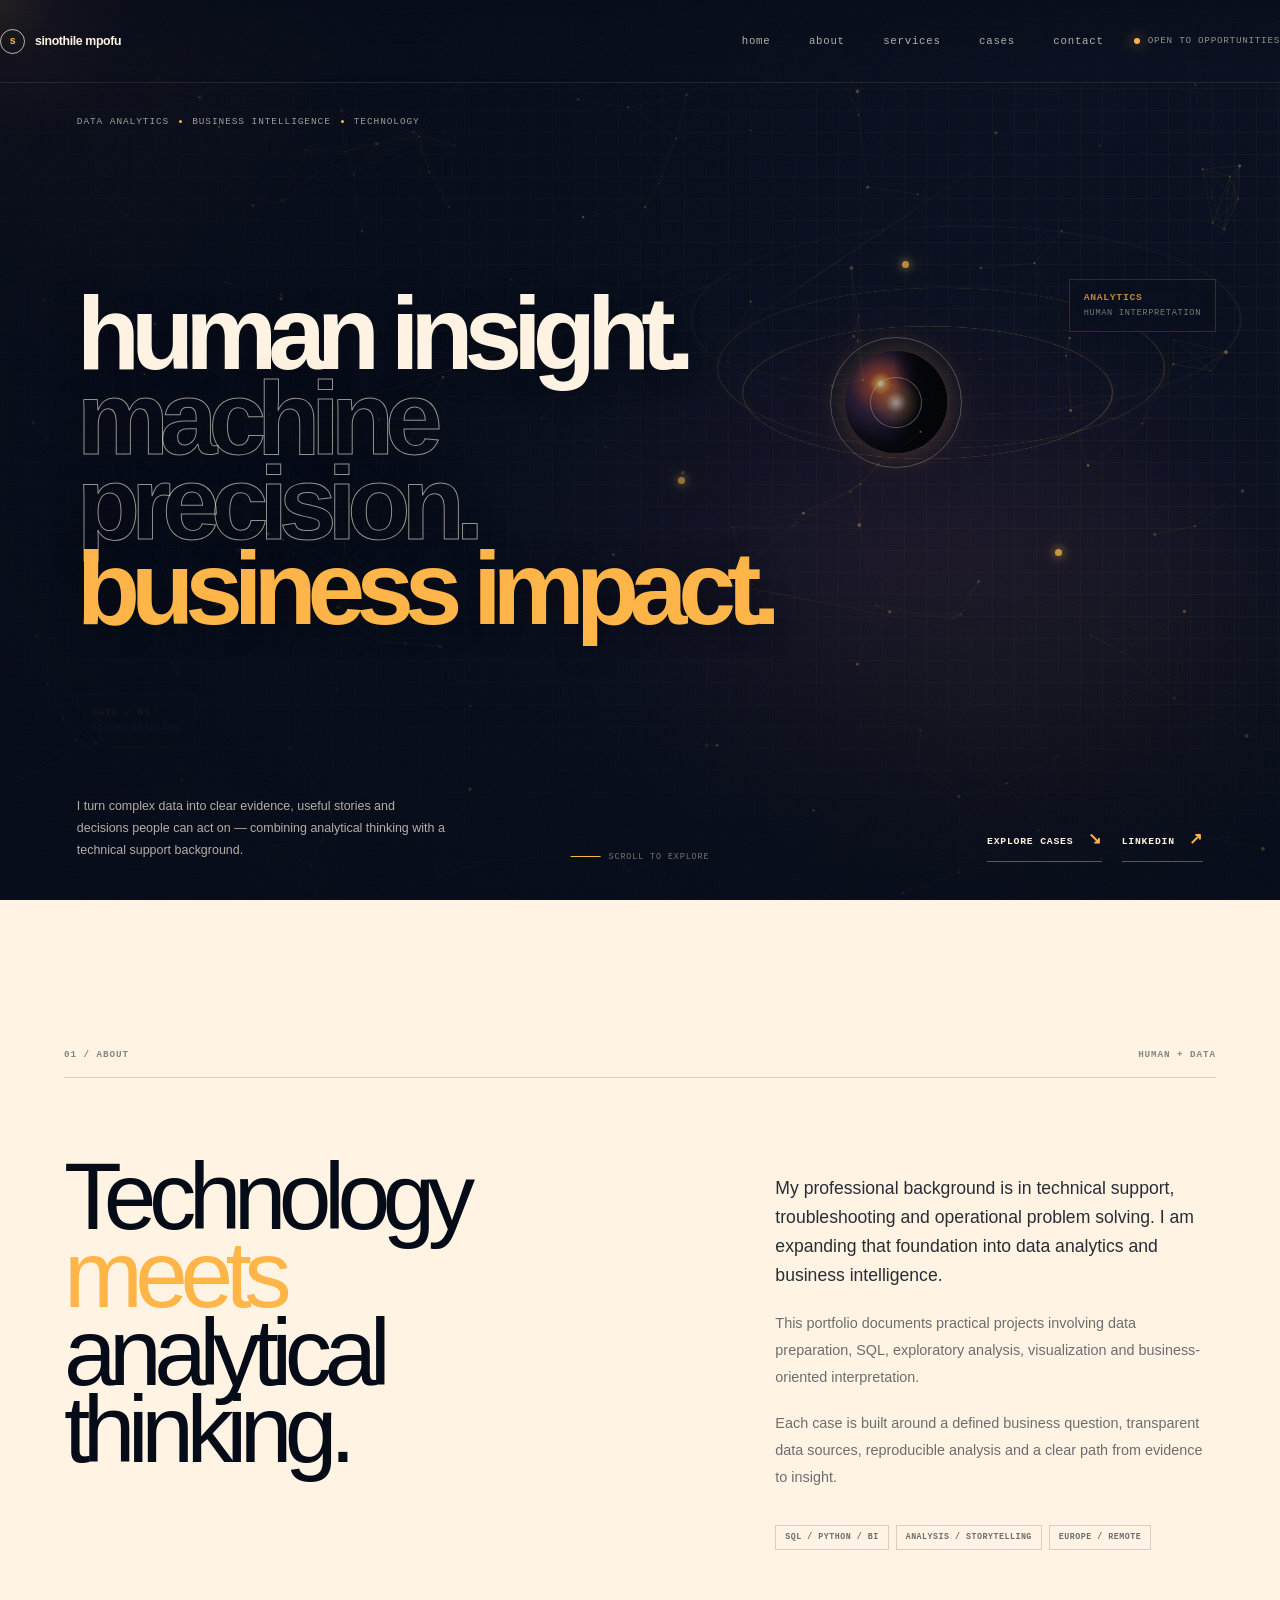
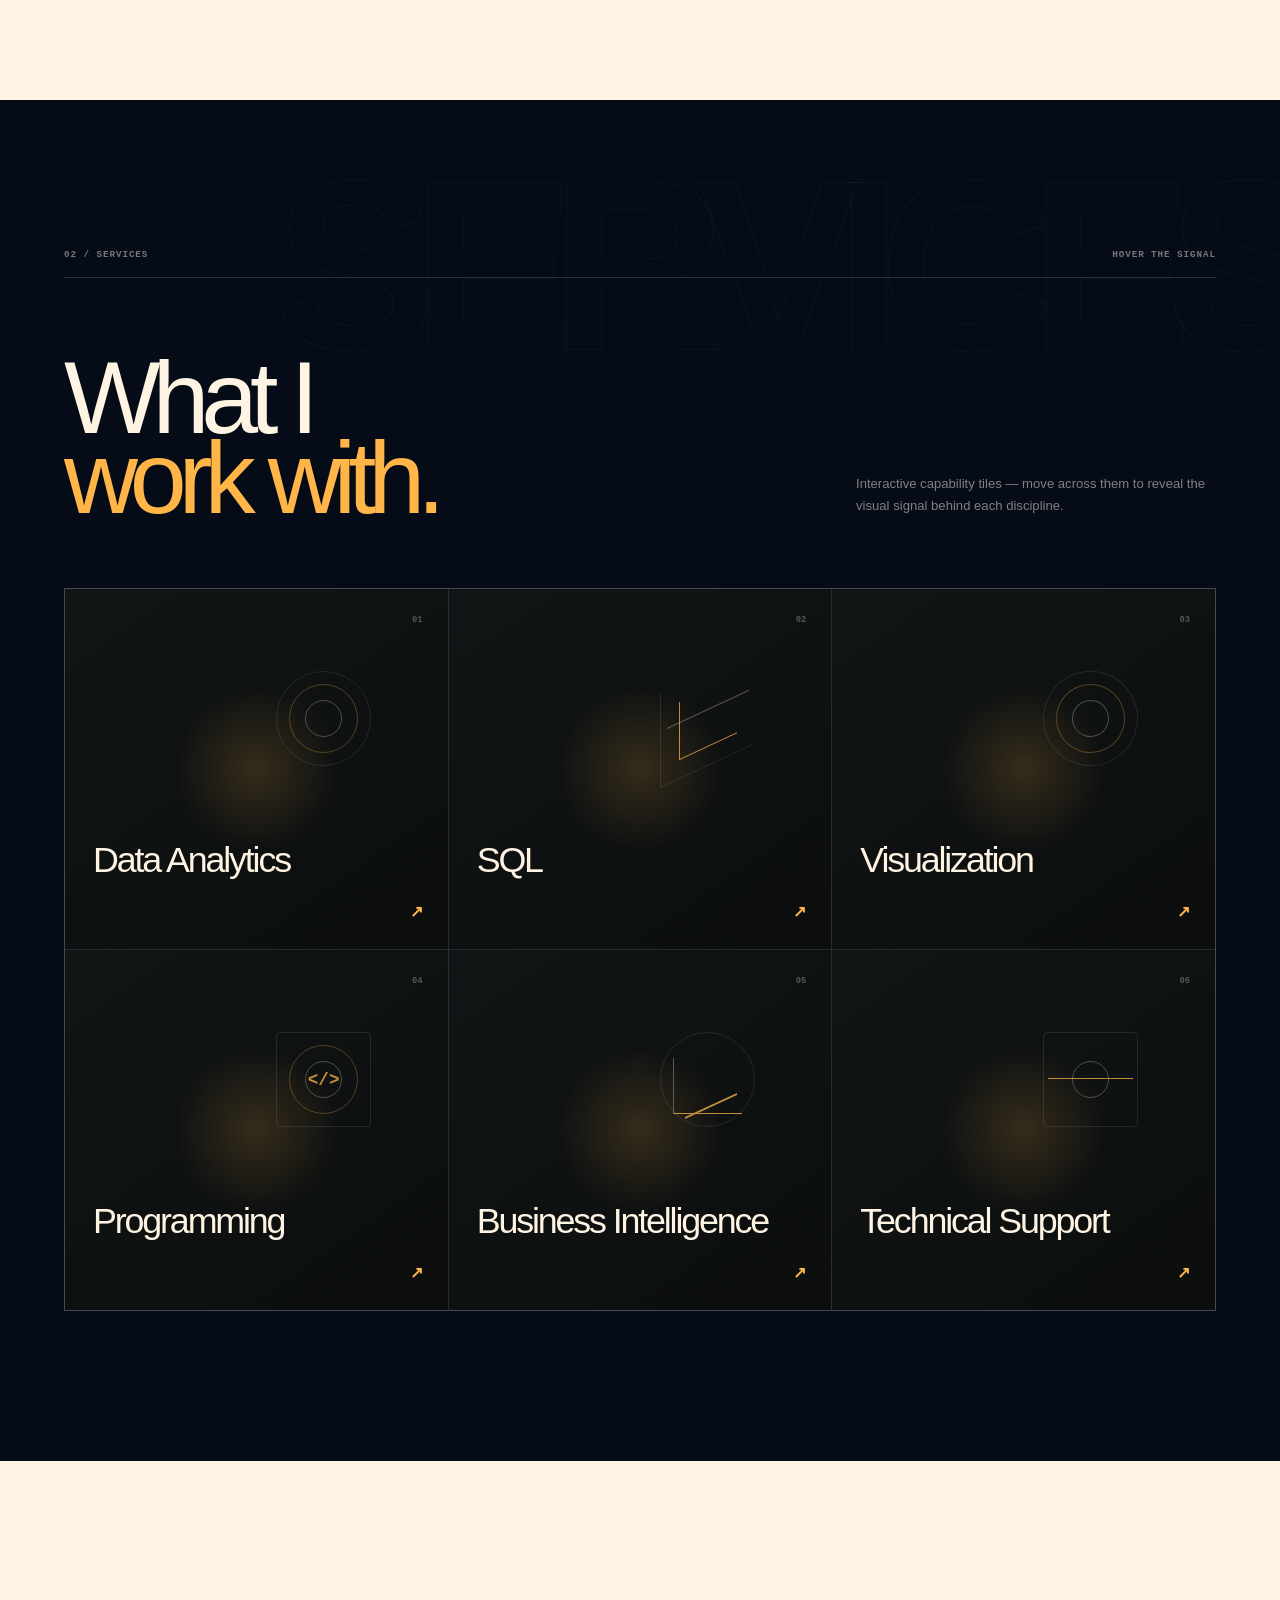
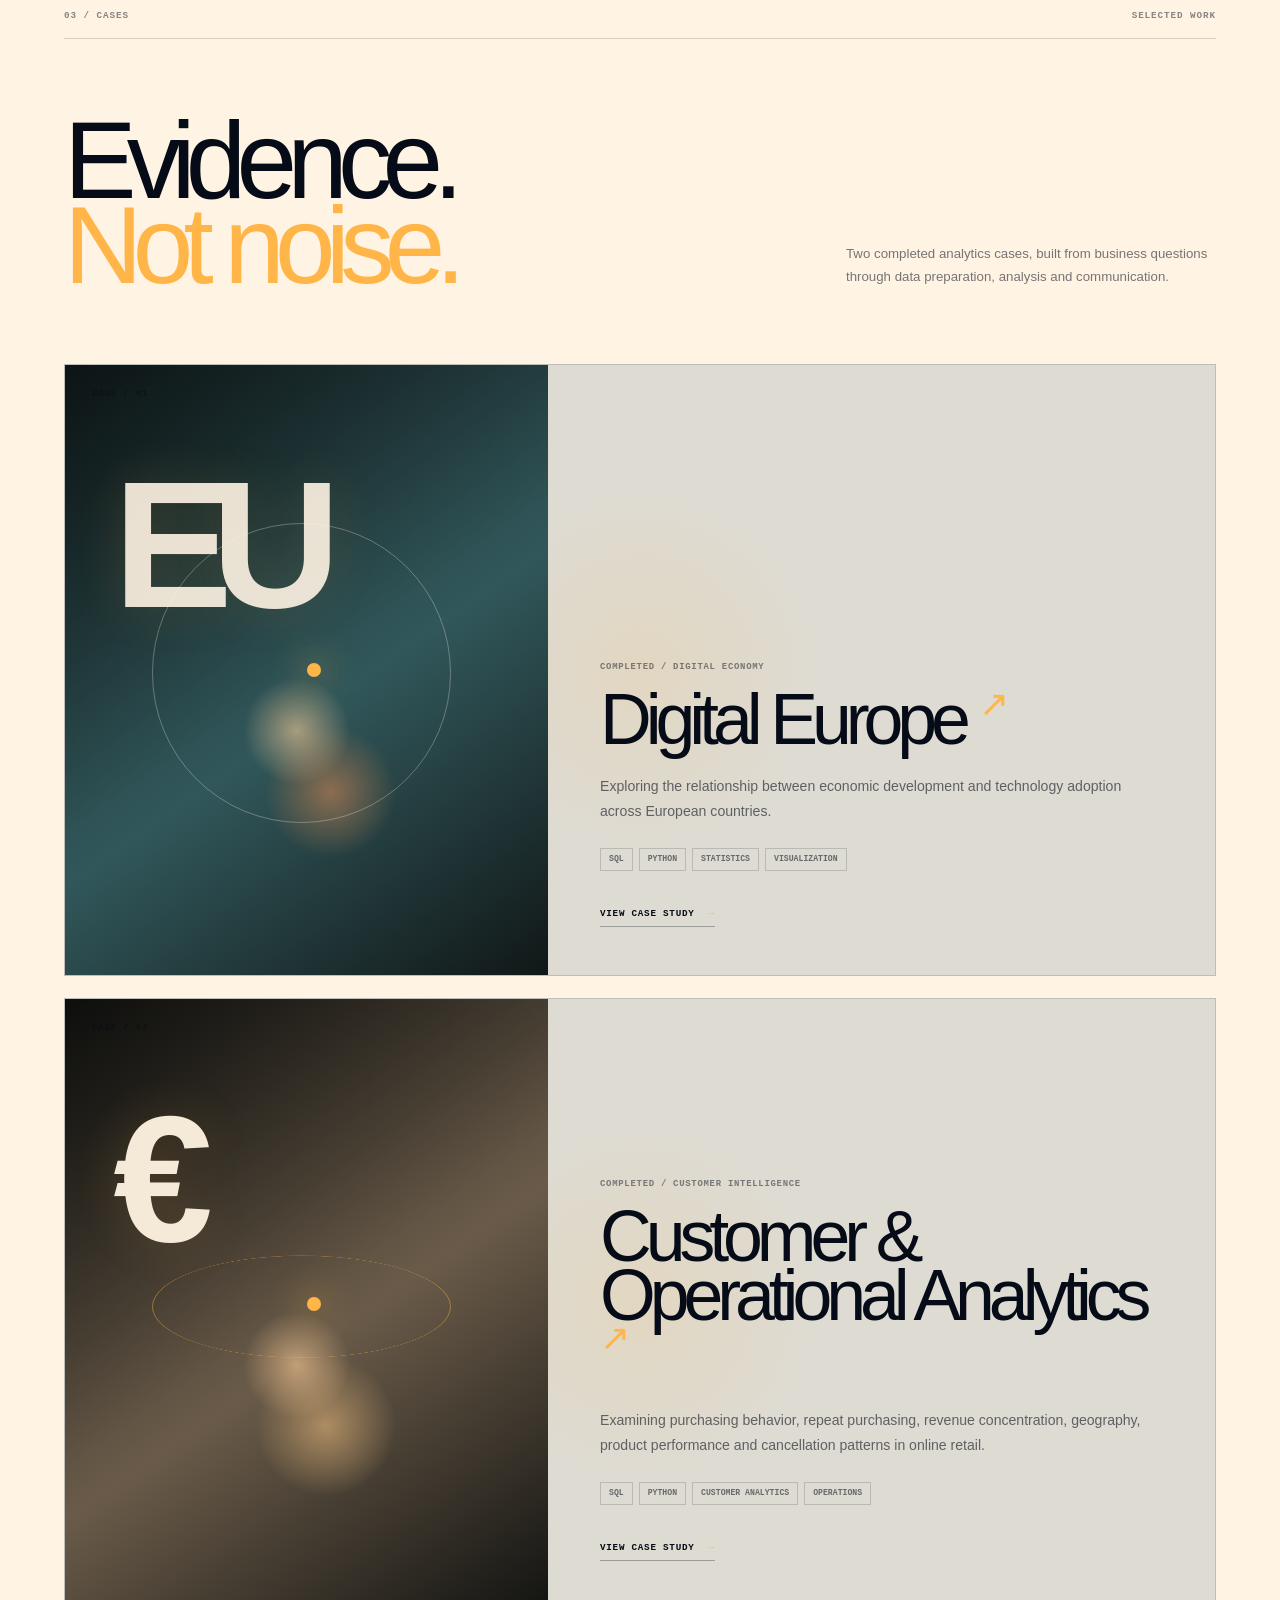
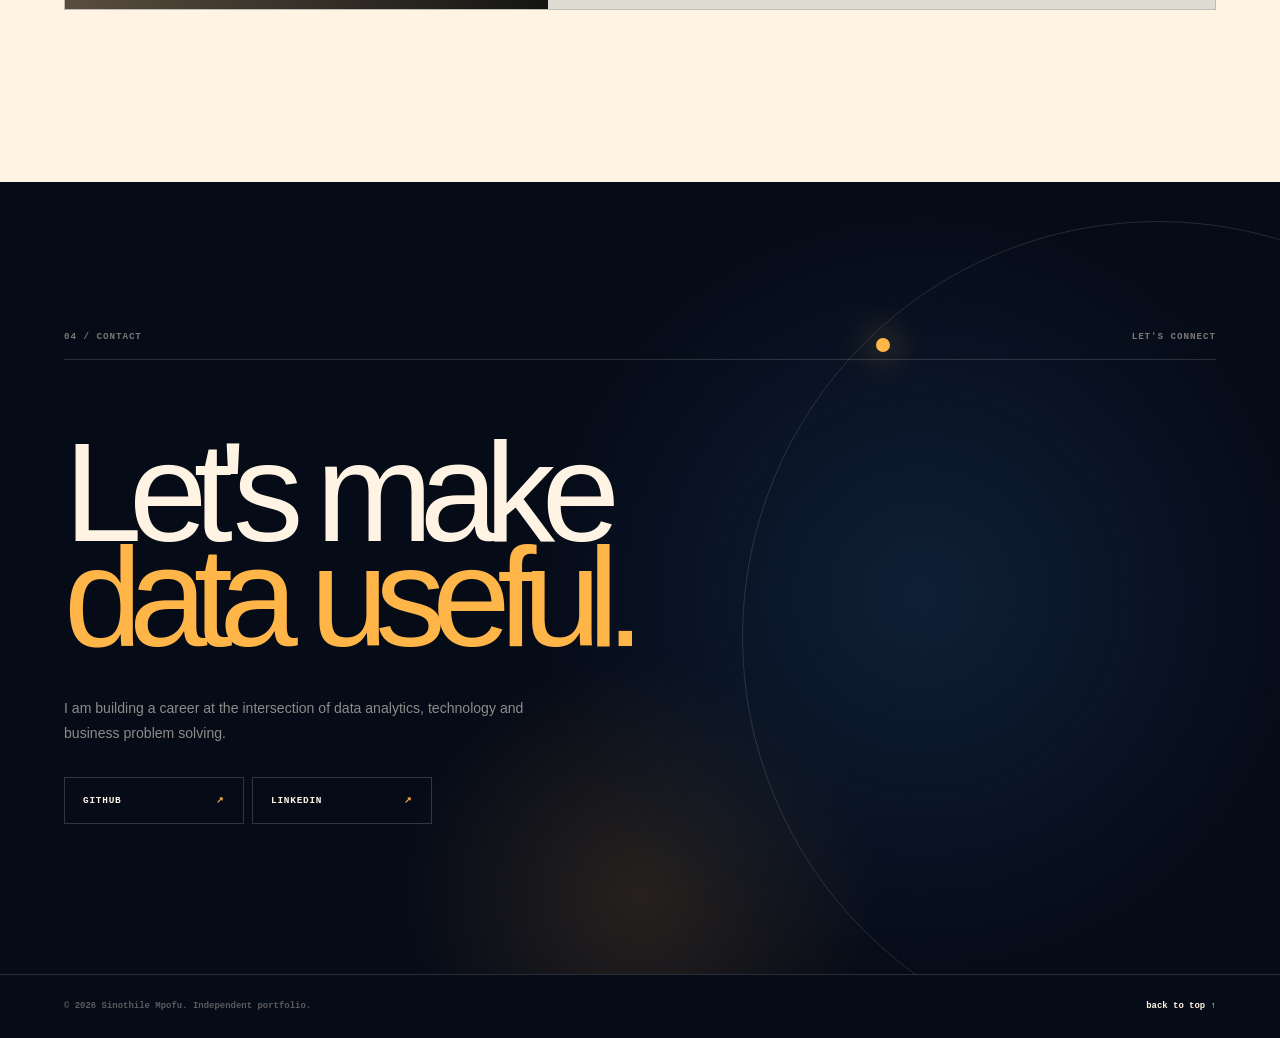
==== commit 7c1235a1: "Add files via upload" ====
--- a/index.html
+++ b/index.html
@@ -62,7 +62,7 @@
 
         <h1 id="hero-title">
           <span>human insight.</span>
-          <span class="outline">machine precision.</span>
+          <span class="outline">machine<br>precision.</span>
           <span class="accent-word">business impact.</span>
         </h1>
 
--- a/style.css
+++ b/style.css
@@ -168,3 +168,51 @@
   .scene-core{animation:none}
   #constellation-canvas{display:none}
 }
+
+
+/* REFERENCE-MATCH PASS: compact holographic hero with a dark solar globe */
+.hero{height:100svh;min-height:700px;background:#060b18}
+.hero-scene{inset:0;transform:none;background:
+  radial-gradient(ellipse at 70% 62%,rgba(58,35,64,.48),transparent 35%),
+  radial-gradient(ellipse at 76% 78%,rgba(255,181,71,.10),transparent 28%),
+  linear-gradient(125deg,#060b18 0%,#0b1223 58%,#080e1c 100%)}
+.hero-scene:before{background:linear-gradient(90deg,rgba(6,11,24,.42),rgba(6,11,24,.06) 65%,rgba(6,11,24,.12)),linear-gradient(0deg,rgba(6,11,24,.6),transparent 35%)}
+.scene-noise{opacity:.08;background-size:3px 3px}
+.scene-grid{left:-5%;right:-5%;top:0;bottom:0;height:auto;transform:none;transform-origin:center;background-image:linear-gradient(rgba(255,181,71,.055) 1px,transparent 1px),linear-gradient(90deg,rgba(255,181,71,.05) 1px,transparent 1px);background-size:22px 22px;mask-image:linear-gradient(180deg,rgba(0,0,0,.75),#000 22%,#000 78%,transparent);opacity:.8;animation:gridDrift 24s linear infinite}
+.scene-horizon{bottom:28%;opacity:.35}
+.scene-core{right:26%;top:39%;width:clamp(94px,8vw,142px);height:auto;aspect-ratio:1;border-radius:50%;background:radial-gradient(circle at 35% 32%,rgba(255,244,228,.95) 0 2%,rgba(255,181,71,.92) 4%,rgba(227,91,54,.7) 12%,rgba(58,35,64,.88) 33%,#080b16 69%,#02040a 100%);box-shadow:inset -18px -8px 26px rgba(0,0,0,.88),0 0 26px rgba(255,181,71,.18),0 0 72px rgba(227,91,54,.13);filter:none;animation:solarPulse 7s ease-in-out infinite}
+.scene-core:before{content:"";position:absolute;inset:0;border-radius:50%;background:linear-gradient(90deg,transparent 0 48%,rgba(0,0,0,.88) 70% 100%),radial-gradient(circle at 30% 30%,transparent 0 38%,rgba(0,0,0,.25) 68%);}
+.scene-core:after{content:"";position:absolute;inset:-14%;border:1px solid rgba(255,244,228,.36);border-radius:50%;box-shadow:0 0 18px rgba(255,181,71,.08)}
+.scene-core span{inset:25%;z-index:2;border-color:rgba(255,244,228,.42);background:radial-gradient(circle,rgba(255,244,228,.8),rgba(255,181,71,.25) 30%,transparent 70%)}
+.scene-orbit{border-color:rgba(255,181,71,.24);box-shadow:0 0 12px rgba(255,181,71,.035)}
+.orbit-one{width:min(35vw,510px);height:min(35vw,510px);right:9%;top:16%;transform:rotateX(69deg) rotateZ(-22deg)}
+.orbit-two{width:min(29vw,410px);height:min(29vw,410px);right:13%;top:23%;border-color:rgba(255,181,71,.35);transform:rotateX(69deg) rotateZ(23deg)}
+.orbit-three{width:min(43vw,650px);height:min(43vw,650px);right:3%;top:5%;border-color:rgba(255,244,228,.09)}
+.scene-beam{opacity:.4}
+.scene-node{background:#ffbf4d;box-shadow:0 0 8px #ffbf4d,0 0 22px rgba(255,181,71,.7)}
+.hero-inner{width:min(1280px,88vw);padding:clamp(110px,13vh,150px) 0 38px;justify-content:space-between}
+.hero h1{max-width:900px;font-size:clamp(4.2rem,8.1vw,8.2rem);line-height:.82;letter-spacing:-.088em;font-weight:560;text-wrap:initial}
+.hero h1 .outline{-webkit-text-stroke:1px rgba(255,244,228,.58);color:transparent}
+.hero h1 .accent-word{color:#ffb547}
+.hero-bottom{align-items:end}
+.hero-copy{max-width:370px;font-size:.78rem}
+.hero-actions{gap:20px}
+.scroll-cue{bottom:39px}
+.panel-left{opacity:.3}
+.panel-right{opacity:.86}
+@media(min-width:1400px){.hero h1{font-size:clamp(7rem,8.1vw,8.8rem)}}
+@media(max-width:800px){
+ .hero{height:auto;min-height:850px}
+ .hero-inner{padding-top:112px;padding-bottom:38px;justify-content:flex-start;gap:32px}
+ .hero h1{font-size:clamp(3.9rem,12.5vw,6.4rem);line-height:.86;max-width:100%}
+ .hero-bottom{margin-top:auto;position:relative;z-index:5}
+ .hero-scene{inset:0}
+ .scene-grid{background-size:20px 20px}
+ .scene-core{right:13%;top:49%;width:112px}
+ .orbit-one{width:76vw;height:76vw;right:-9%;top:38%}
+ .orbit-two{width:63vw;height:63vw;right:-2%;top:43%}
+ .orbit-three{width:92vw;height:92vw;right:-17%;top:30%}
+ .panel-right{top:42%;right:3%}
+ .scroll-cue{display:none}
+}
+@media(max-width:480px){.hero{min-height:800px}.hero-inner{padding-top:105px}.hero h1{font-size:clamp(3.35rem,13.2vw,4.6rem);line-height:.88}.hero-copy{max-width:310px}.scene-core{top:50%;width:88px}.scene-grid{background-size:18px 18px}}
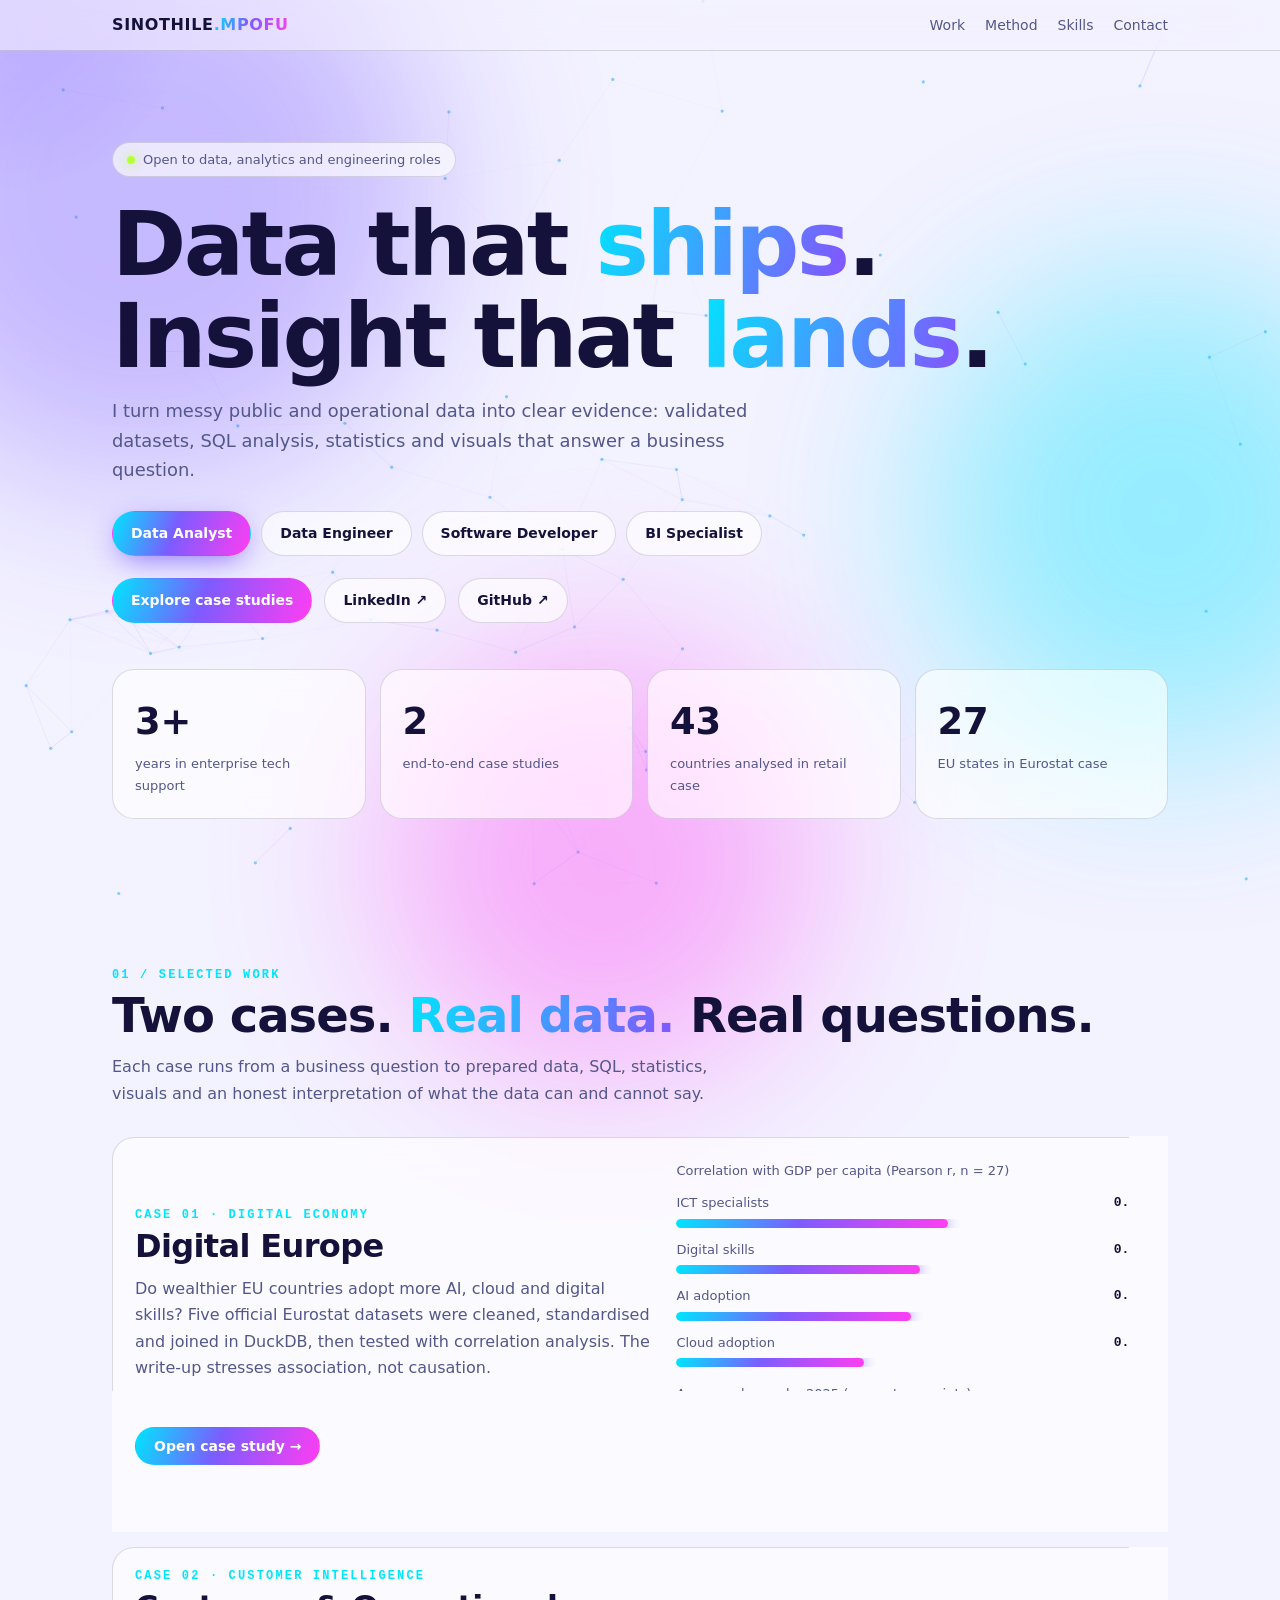
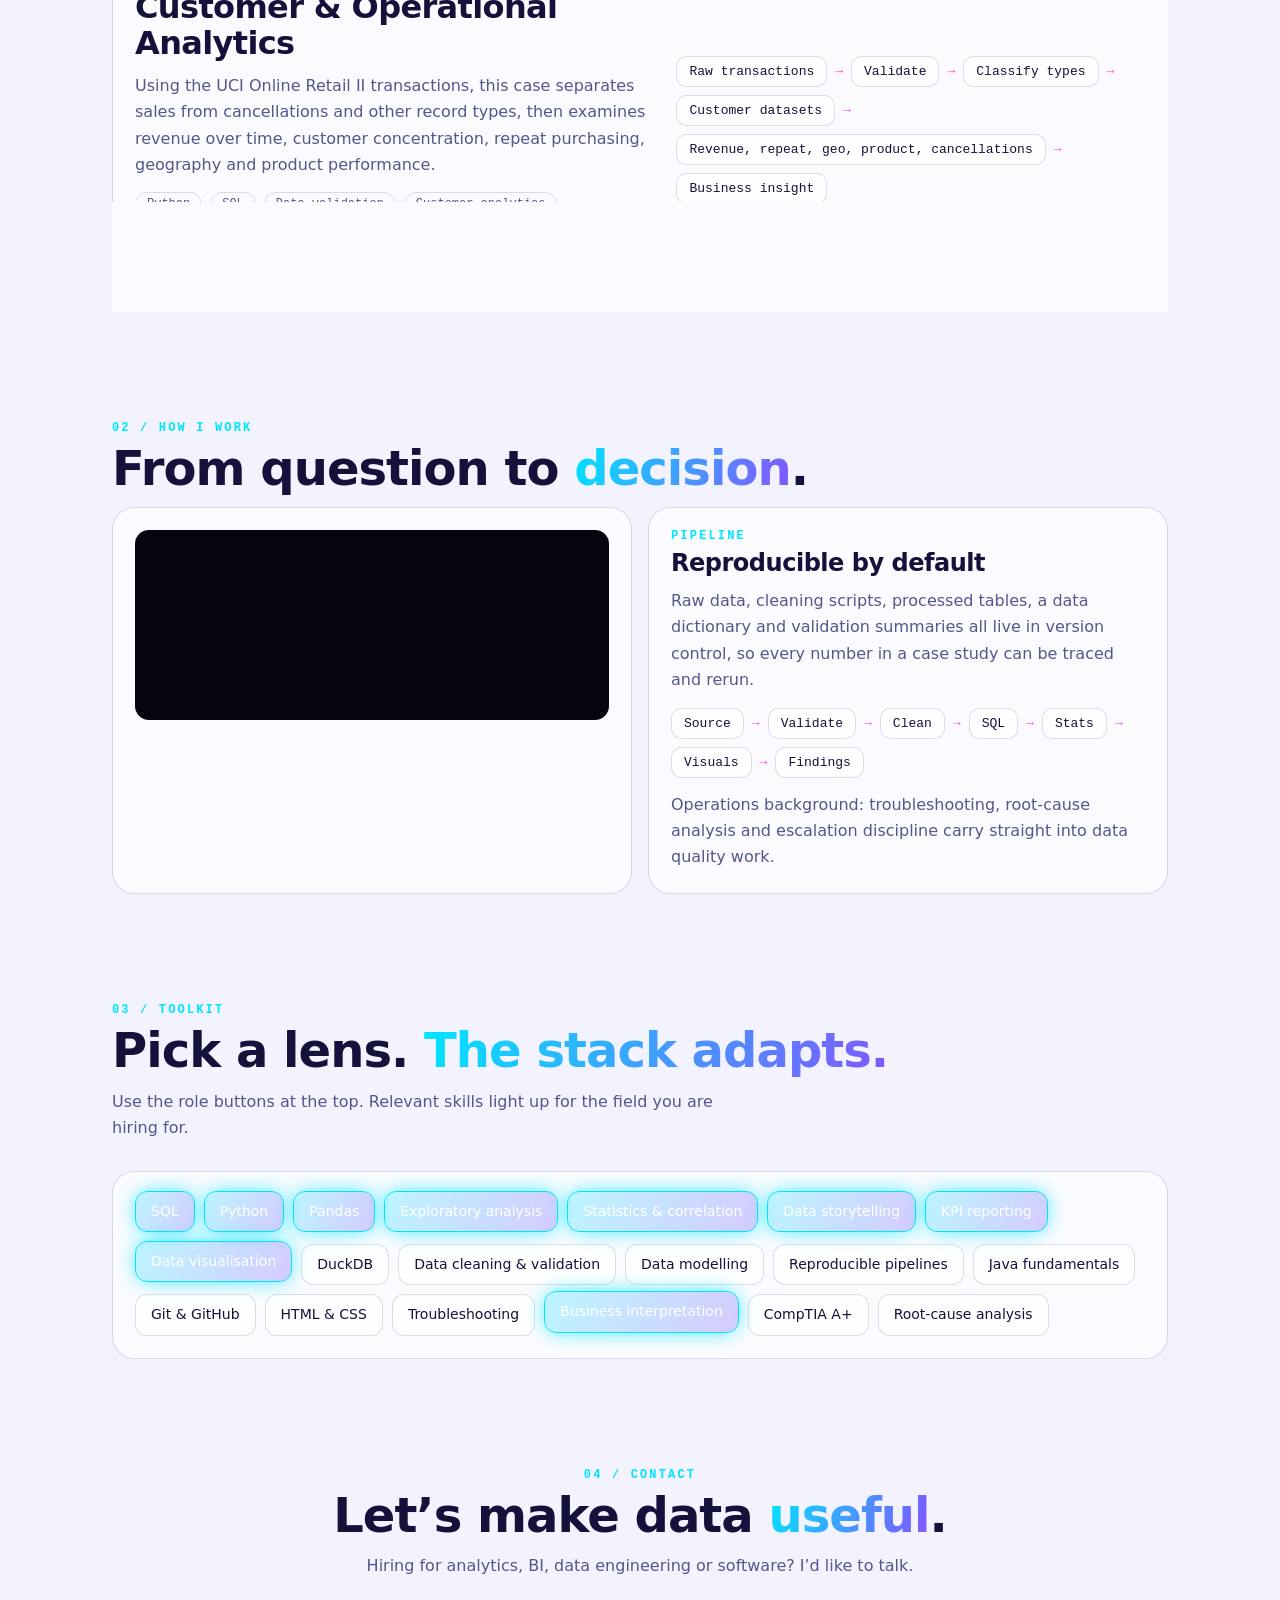
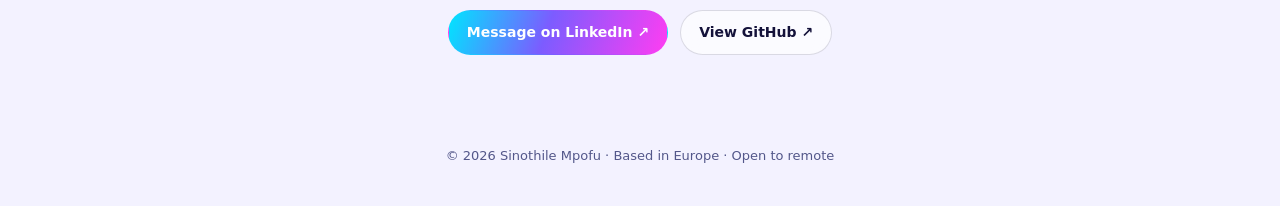
==== commit 0830341f: "Add files via upload" ====
--- a/index.html
+++ b/index.html
@@ -1,265 +1,155 @@
 <!DOCTYPE html>
 <html lang="en">
 <head>
-  <meta charset="UTF-8">
-  <meta name="viewport" content="width=device-width, initial-scale=1.0">
-  <title>Sinothile Mpofu | Data Analytics Portfolio</title>
-  <meta name="description" content="Data analytics portfolio of Sinothile Mpofu, featuring SQL, Python, business intelligence, customer analytics and technology projects.">
-  <meta name="author" content="Sinothile Mpofu">
-  <link rel="stylesheet" href="style.css">
+<meta charset="utf-8">
+<meta name="viewport" content="width=device-width, initial-scale=1, viewport-fit=cover">
+<title>Sinothile Mpofu | Data Analytics & Software Portfolio</title>
+<style>
+:root{--bg:#060612;--ink:#eef0ff;--mute:#9aa0c8;--card:rgba(255,255,255,.055);--line:rgba(255,255,255,.12);--a:#7c5cff;--b:#00e5ff;--c:#ff3df2;--d:#b6ff3b;--grad:linear-gradient(110deg,var(--b),var(--a) 45%,var(--c));box-sizing:border-box;padding-top:env(safe-area-inset-top,0px);padding-bottom:env(safe-area-inset-bottom,0px)}
+@media (prefers-color-scheme:light){:root:not([data-theme="dark"]){--bg:#f3f2ff;--ink:#14123a;--mute:#53578a;--card:rgba(255,255,255,.65);--line:rgba(20,18,58,.14)}}
+:root[data-theme="light"]{--bg:#f3f2ff;--ink:#14123a;--mute:#53578a;--card:rgba(255,255,255,.65);--line:rgba(20,18,58,.14)}
+*{box-sizing:border-box;margin:0}html{scroll-behavior:smooth;scroll-padding-top:80px}
+body{background:var(--bg);color:var(--ink);font:16px/1.65 "Inter",system-ui,-apple-system,"Segoe UI",sans-serif;overflow-x:hidden}
+#net{position:fixed;inset:0;z-index:-2;width:100%;height:100%}
+.aur{position:fixed;z-index:-1;border-radius:50%;filter:blur(90px);opacity:.38;animation:fl 18s ease-in-out infinite alternate}
+.aur.x{width:46vw;height:46vw;left:-12vw;top:-8vw;background:var(--a)}.aur.y{width:38vw;height:38vw;right:-10vw;top:30vh;background:var(--b);animation-delay:-6s}.aur.z{width:34vw;height:34vw;left:30vw;bottom:-14vw;background:var(--c);animation-delay:-11s}
+@keyframes fl{to{transform:translate(6vw,8vh) scale(1.2)}}
+#spot{position:fixed;width:420px;height:420px;margin:-210px;border-radius:50%;pointer-events:none;z-index:-1;background:radial-gradient(circle,rgba(124,92,255,.22),transparent 65%)}
+header{position:sticky;top:env(safe-area-inset-top,0px);z-index:20;backdrop-filter:blur(18px) saturate(1.6);background:color-mix(in srgb,var(--bg) 60%,transparent);border-bottom:1px solid var(--line)}
+header div{max-width:1100px;margin:auto;padding:12px 22px;display:flex;justify-content:space-between;align-items:center;gap:16px}
+.logo{font-weight:800;letter-spacing:.04em}.logo b{background:var(--grad);-webkit-background-clip:text;background-clip:text;color:transparent}
+nav{display:flex;gap:20px;font-size:14px;flex-wrap:wrap}nav a{color:var(--mute);text-decoration:none;transition:.3s}nav a:hover{color:var(--ink);text-shadow:0 0 14px var(--b)}
+main{max-width:1100px;margin:auto;padding:0 22px}section{padding:90px 0 20px}
+.hero{min-height:92vh;display:flex;flex-direction:column;justify-content:center;padding-top:50px}
+.pill{display:inline-flex;gap:8px;align-items:center;border:1px solid var(--line);background:var(--card);backdrop-filter:blur(10px);padding:6px 14px;border-radius:99px;font-size:13px;color:var(--mute);width:fit-content}
+.pill i{width:8px;height:8px;border-radius:50%;background:var(--d);box-shadow:0 0 12px var(--d);animation:pu 1.6s infinite}@keyframes pu{50%{opacity:.3}}
+h1{font-size:clamp(2.6rem,7.4vw,5.6rem);line-height:1.02;letter-spacing:-.03em;margin:22px 0 14px;font-weight:800}
+.g{background:var(--grad);background-size:220% 100%;-webkit-background-clip:text;background-clip:text;color:transparent;animation:sh 6s linear infinite}@keyframes sh{to{background-position:-220% 0}}
+.lead{max-width:640px;color:var(--mute);font-size:1.12rem;min-height:5.2em;transition:opacity .3s}
+.roles{display:flex;gap:10px;flex-wrap:wrap;margin:22px 0}
+.roles button,.btn{font:inherit;font-weight:600;font-size:14px;color:var(--ink);cursor:pointer;border:1px solid var(--line);background:var(--card);backdrop-filter:blur(10px);padding:10px 18px;border-radius:99px;transition:.3s;text-decoration:none;position:relative;overflow:hidden}
+.roles button:hover,.btn:hover{transform:translateY(-3px);border-color:var(--b);box-shadow:0 8px 28px -8px var(--b)}
+.roles button.on{background:var(--grad);border-color:transparent;color:#fff;box-shadow:0 8px 30px -8px var(--a)}
+.btn::after{content:"";position:absolute;top:0;left:-80%;width:50%;height:100%;background:linear-gradient(100deg,transparent,rgba(255,255,255,.4),transparent);transform:skewX(-20deg);transition:.7s}.btn:hover::after{left:140%}
+.btn.p{background:var(--grad);border-color:transparent;color:#fff}
+.cta{display:flex;gap:12px;flex-wrap:wrap}
+.stats{display:grid;grid-template-columns:repeat(auto-fit,minmax(150px,1fr));gap:14px;margin-top:46px}
+.card{position:relative;border:1px solid var(--line);background:var(--card);backdrop-filter:blur(16px) saturate(1.4);border-radius:22px;padding:22px;transition:transform .25s,border-color .3s,box-shadow .3s;transform-style:preserve-3d;overflow:hidden}
+.card::before{content:"";position:absolute;inset:0;background:radial-gradient(circle at var(--mx,50%) var(--my,0%),rgba(255,255,255,.16),transparent 45%);opacity:0;transition:.3s;pointer-events:none}
+.card:hover{border-color:rgba(0,229,255,.5);box-shadow:0 20px 60px -25px var(--a)}.card:hover::before{opacity:1}
+.num{font-size:2.3rem;font-weight:800}.lab{font-size:13px;color:var(--mute)}
+h2{font-size:clamp(1.9rem,4.4vw,3rem);letter-spacing:-.02em;line-height:1.1;margin:8px 0 12px}
+.k{font:600 12px/1 ui-monospace,Menlo,monospace;letter-spacing:.18em;text-transform:uppercase;color:var(--b)}
+.sub{color:var(--mute);max-width:640px;margin-bottom:30px}
+.grid{display:grid;grid-template-columns:repeat(auto-fit,minmax(260px,1fr));gap:16px}
+.case{grid-column:1/-1;display:grid;grid-template-columns:1.1fr 1fr;gap:26px;align-items:center}
+@media(max-width:800px){.case{grid-template-columns:1fr}}
+.tags{display:flex;gap:8px;flex-wrap:wrap;margin:14px 0}.tags span{font:12px ui-monospace,Menlo,monospace;padding:4px 11px;border-radius:99px;border:1px solid var(--line);color:var(--mute)}
+.bar{margin:11px 0}.bar div{display:flex;justify-content:space-between;font-size:13px;color:var(--mute)}.bar b{color:var(--ink);font-family:ui-monospace,Menlo,monospace}
+.bar i{display:block;height:9px;border-radius:9px;background:rgba(255,255,255,.08);margin-top:5px;overflow:hidden}.bar i s{display:block;height:100%;width:0;border-radius:9px;background:var(--grad);transition:width 1.4s cubic-bezier(.2,.8,.2,1);box-shadow:0 0 14px var(--a)}
+.term{font:13px/1.7 ui-monospace,Menlo,Consolas,monospace;background:#05050f;color:#cfd3ff;border-radius:14px;padding:18px;border:1px solid var(--line);min-height:190px;white-space:pre-wrap}
+.term u{color:var(--c);text-decoration:none}.term em{color:var(--d);font-style:normal}.term q{color:var(--b);quotes:none}
+.dots{display:flex;gap:6px;margin-bottom:10px}.dots i{width:10px;height:10px;border-radius:50%;background:#ff5f57}.dots i:nth-child(2){background:#febc2e}.dots i:nth-child(3){background:#28c840}
+.sk{display:flex;gap:9px;flex-wrap:wrap}.sk span{padding:8px 15px;border-radius:12px;border:1px solid var(--line);background:var(--card);font-size:14px;transition:.4s}
+.sk span.hl{border-color:var(--b);box-shadow:0 0 22px -4px var(--b);color:#fff;background:linear-gradient(120deg,rgba(0,229,255,.25),rgba(124,92,255,.3));transform:translateY(-3px)}
+.flow{display:flex;flex-wrap:wrap;gap:8px;align-items:center;font:13px ui-monospace,Menlo,monospace}.flow span{padding:7px 12px;border-radius:10px;background:var(--card);border:1px solid var(--line)}.flow em{color:var(--c);font-style:normal}
+.rv{opacity:0;transform:translateY(34px) scale(.98);filter:blur(6px);transition:opacity .9s,transform .9s cubic-bezier(.2,.8,.2,1),filter .9s}.rv.in{opacity:1;transform:none;filter:none}
+footer{text-align:center;color:var(--mute);font-size:13px;padding:70px 0 40px}
+@media(prefers-reduced-motion:reduce){*{animation:none!important;transition:none!important}.rv{opacity:1;transform:none;filter:none}}
+</style>
 </head>
 <body>
-  <div class="cursor-glow" aria-hidden="true"></div>
+<canvas id="net"></canvas><div class="aur x"></div><div class="aur y"></div><div class="aur z"></div><div id="spot"></div>
+<header><div><span class="logo">SINOTHILE<b>.MPOFU</b></span>
+<nav><a href="#work">Work</a><a href="#method">Method</a><a href="#skills">Skills</a><a href="#contact">Contact</a></nav></div></header>
+<main>
+<section class="hero">
+<span class="pill"><i></i>Open to data, analytics and engineering roles</span>
+<h1>Data that <span class="g">ships</span>.<br>Insight that <span class="g">lands</span>.</h1>
+<p class="lead" id="lead"></p>
+<div class="roles" id="roles">
+<button class="on" data-r="0">Data Analyst</button><button data-r="1">Data Engineer</button><button data-r="2">Software Developer</button><button data-r="3">BI Specialist</button></div>
+<div class="cta"><a class="btn p" href="#work">Explore case studies</a><a class="btn" href="https://www.linkedin.com/in/sinothile-mpofu-74a01821a" target="_blank" rel="noopener noreferrer">LinkedIn ↗</a><a class="btn" href="https://github.com/sinosk31-a11y" target="_blank" rel="noopener noreferrer">GitHub ↗</a></div>
+<div class="stats">
+<div class="card"><div class="num" data-n="3" data-s="+">0</div><div class="lab">years in enterprise tech support</div></div>
+<div class="card"><div class="num" data-n="2">0</div><div class="lab">end-to-end case studies</div></div>
+<div class="card"><div class="num" data-n="43">0</div><div class="lab">countries analysed in retail case</div></div>
+<div class="card"><div class="num" data-n="27">0</div><div class="lab">EU states in Eurostat case</div></div>
+</div>
+</section>
 
-  <header class="navbar" id="top">
-    <div class="nav-container">
-      <a href="#home" class="logo" aria-label="Sinothile Mpofu home">
-        <span class="logo-mark">S</span>
-        <span>sinothile mpofu</span>
-      </a>
-      <nav aria-label="Main navigation">
-        <a href="#home">home</a>
-        <a href="#about">about</a>
-        <a href="#skills">services</a>
-        <a href="#projects">cases</a>
-        <a href="#contact">contact</a>
-      </nav>
-      <a class="nav-status" href="#projects"><span></span> open to opportunities</a>
-    </div>
-  </header>
+<section id="work">
+<div class="k rv">01 / selected work</div><h2 class="rv">Two cases. <span class="g">Real data.</span> Real questions.</h2>
+<p class="sub rv">Each case runs from a business question to prepared data, SQL, statistics, visuals and an honest interpretation of what the data can and cannot say.</p>
+<div class="grid">
+<div class="card case rv">
+<div><div class="k">Case 01 · Digital economy</div><h2 style="font-size:2rem">Digital Europe</h2>
+<p style="color:var(--mute)">Do wealthier EU countries adopt more AI, cloud and digital skills? Five official Eurostat datasets were cleaned, standardised and joined in DuckDB, then tested with correlation analysis. The write-up stresses association, not causation.</p>
+<div class="tags"><span>Python</span><span>Pandas</span><span>DuckDB SQL</span><span>Matplotlib</span><span>Statistics</span></div>
+<a class="btn p" href="https://sinosk31-a11y.github.io/projects/project-01/" target="_blank" rel="noopener noreferrer">Open case study →</a></div>
+<div><div class="lab" style="margin-bottom:6px">Correlation with GDP per capita (Pearson r, n = 27)</div>
+<div class="bar" data-v="58"><div>ICT specialists<b>0.58</b></div><i><s></s></i></div>
+<div class="bar" data-v="52"><div>Digital skills<b>0.52</b></div><i><s></s></i></div>
+<div class="bar" data-v="50"><div>AI adoption<b>0.50</b></div><i><s></s></i></div>
+<div class="bar" data-v="40"><div>Cloud adoption<b>0.40</b></div><i><s></s></i></div>
+<div class="lab" style="margin:16px 0 6px">Average change by 2025 (percentage points)</div>
+<div class="bar" data-v="100"><div>Enterprise AI use<b>+12.5</b></div><i><s></s></i></div>
+<div class="bar" data-v="46"><div>Cloud use<b>+5.7</b></div><i><s></s></i></div>
+</div></div>
 
-  <main>
-    <section id="home" class="hero" aria-labelledby="hero-title">
-      <div class="hero-scene" aria-hidden="true">
-        <canvas id="constellation-canvas"></canvas>
-        <div class="scene-noise"></div>
-        <div class="scene-grid"></div>
-        <div class="scene-horizon"></div>
-        <div class="scene-orbit orbit-one"></div>
-        <div class="scene-orbit orbit-two"></div>
-        <div class="scene-orbit orbit-three"></div>
-        <div class="scene-core"><span></span></div>
-        <div class="scene-beam beam-one"></div>
-        <div class="scene-beam beam-two"></div>
-        <div class="scene-beam beam-three"></div>
-        <div class="scene-node node-one"></div>
-        <div class="scene-node node-two"></div>
-        <div class="scene-node node-three"></div>
-        <div class="scene-panel panel-left"><b>DATA / 01</b><span>signal detected</span></div>
-        <div class="scene-panel panel-right"><b>ANALYTICS</b><span>human interpretation</span></div>
-      </div>
+<div class="card case rv">
+<div><div class="k">Case 02 · Customer intelligence</div><h2 style="font-size:2rem">Customer &amp; Operational Analytics</h2>
+<p style="color:var(--mute)">Using the UCI Online Retail II transactions, this case separates sales from cancellations and other record types, then examines revenue over time, customer concentration, repeat purchasing, geography and product performance.</p>
+<div class="tags"><span>Python</span><span>SQL</span><span>Data validation</span><span>Customer analytics</span><span>Operations</span></div>
+<a class="btn p" href="https://sinosk31-a11y.github.io/projects/project-02/" target="_blank" rel="noopener noreferrer">Open case study →</a></div>
+<div class="flow"><span>Raw transactions</span><em>→</em><span>Validate</span><em>→</em><span>Classify types</span><em>→</em><span>Customer datasets</span><em>→</em><span>Revenue, repeat, geo, product, cancellations</span><em>→</em><span>Business insight</span></div>
+</div>
+</div>
+</section>
 
-      <div class="hero-overlay"></div>
+<section id="method">
+<div class="k rv">02 / how I work</div><h2 class="rv">From question to <span class="g">decision</span>.</h2>
+<div class="grid">
+<div class="card rv"><div class="term" id="term"></div></div>
+<div class="card rv"><div class="k">Pipeline</div><h2 style="font-size:1.5rem">Reproducible by default</h2>
+<p style="color:var(--mute);margin-bottom:14px">Raw data, cleaning scripts, processed tables, a data dictionary and validation summaries all live in version control, so every number in a case study can be traced and rerun.</p>
+<div class="flow"><span>Source</span><em>→</em><span>Validate</span><em>→</em><span>Clean</span><em>→</em><span>SQL</span><em>→</em><span>Stats</span><em>→</em><span>Visuals</span><em>→</em><span>Findings</span></div>
+<p style="color:var(--mute);margin-top:14px">Operations background: troubleshooting, root-cause analysis and escalation discipline carry straight into data quality work.</p></div>
+</div>
+</section>
 
-      <div class="hero-inner">
-        <div class="hero-kicker">
-          <span>DATA ANALYTICS</span>
-          <i></i>
-          <span>BUSINESS INTELLIGENCE</span>
-          <i></i>
-          <span>TECHNOLOGY</span>
-        </div>
+<section id="skills">
+<div class="k rv">03 / toolkit</div><h2 class="rv">Pick a lens. <span class="g">The stack adapts.</span></h2>
+<p class="sub rv">Use the role buttons at the top. Relevant skills light up for the field you are hiring for.</p>
+<div class="card rv"><div class="sk" id="sk">
+<span data-r="0123">SQL</span><span data-r="0123">Python</span><span data-r="013">Pandas</span><span data-r="0">Exploratory analysis</span><span data-r="0">Statistics &amp; correlation</span><span data-r="03">Data storytelling</span><span data-r="03">KPI reporting</span><span data-r="03">Data visualisation</span><span data-r="1">DuckDB</span><span data-r="1">Data cleaning &amp; validation</span><span data-r="1">Data modelling</span><span data-r="1">Reproducible pipelines</span><span data-r="2">Java fundamentals</span><span data-r="2">Git &amp; GitHub</span><span data-r="2">HTML &amp; CSS</span><span data-r="2">Troubleshooting</span><span data-r="03">Business interpretation</span><span data-r="12">CompTIA A+</span><span data-r="123">Root-cause analysis</span></div></div>
+</section>
 
-        <h1 id="hero-title">
-          <span>human insight.</span>
-          <span class="outline">machine<br>precision.</span>
-          <span class="accent-word">business impact.</span>
-        </h1>
-
-        <div class="hero-bottom">
-          <p class="hero-copy">
-            I turn complex data into clear evidence, useful stories and decisions people can act on — combining analytical thinking with a technical support background.
-          </p>
-          <div class="hero-actions">
-            <a href="#projects" class="hero-link primary-link">explore cases <b>↘</b></a>
-            <a href="https://www.linkedin.com/in/sinothile-mpofu-74a01821a" target="_blank" rel="noopener noreferrer" class="hero-link">linkedin <b>↗</b></a>
-          </div>
-        </div>
-
-        <div class="scroll-cue"><span></span> scroll to explore</div>
-      </div>
-    </section>
-
-    <section id="about" class="section about-section" aria-labelledby="about-title">
-      <div class="container">
-        <div class="section-topline"><span>01 / about</span><span>human + data</span></div>
-        <div class="about-layout">
-          <h2 id="about-title">Technology<br><em>meets</em><br>analytical thinking.</h2>
-          <div class="about-copy">
-            <p class="lead">My professional background is in technical support, troubleshooting and operational problem solving. I am expanding that foundation into data analytics and business intelligence.</p>
-            <p>This portfolio documents practical projects involving data preparation, SQL, exploratory analysis, visualization and business-oriented interpretation.</p>
-            <p>Each case is built around a defined business question, transparent data sources, reproducible analysis and a clear path from evidence to insight.</p>
-            <div class="about-meta"><span>SQL / PYTHON / BI</span><span>ANALYSIS / STORYTELLING</span><span>EUROPE / REMOTE</span></div>
-          </div>
-        </div>
-      </div>
-    </section>
-
-    <section id="skills" class="section services-section" aria-labelledby="skills-title">
-      <div class="container">
-        <div class="section-topline light"><span>02 / services</span><span>hover the signal</span></div>
-        <div class="services-heading">
-          <h2 id="skills-title">What I<br><span>work with.</span></h2>
-          <p>Interactive capability tiles — move across them to reveal the visual signal behind each discipline.</p>
-        </div>
-
-        <div class="services-grid">
-          <article class="service-card"><div class="service-visual"><span></span><i></i></div><div class="service-index">01</div><h3>Data Analytics</h3><p>Data cleaning, exploratory analysis, trend analysis, KPI analysis and business insights.</p><b>↗</b></article>
-          <article class="service-card"><div class="service-visual chart"><span></span><i></i></div><div class="service-index">02</div><h3>SQL</h3><p>Querying, filtering, aggregation, joins, grouping and analytical data preparation.</p><b>↗</b></article>
-          <article class="service-card"><div class="service-visual rings"><span></span><i></i></div><div class="service-index">03</div><h3>Visualization</h3><p>Data storytelling, chart selection, visual analysis and communicating findings clearly.</p><b>↗</b></article>
-          <article class="service-card"><div class="service-visual code"><span>&lt;/&gt;</span><i></i></div><div class="service-index">04</div><h3>Programming</h3><p>Python and Java fundamentals with a focus on practical analytical and technical applications.</p><b>↗</b></article>
-          <article class="service-card"><div class="service-visual bars"><span></span><i></i></div><div class="service-index">05</div><h3>Business Intelligence</h3><p>KPI development, reporting, operational analysis and decision-support concepts.</p><b>↗</b></article>
-          <article class="service-card"><div class="service-visual signal"><span></span><i></i></div><div class="service-index">06</div><h3>Technical Support</h3><p>Troubleshooting, root-cause analysis, escalation management and technical problem solving.</p><b>↗</b></article>
-        </div>
-      </div>
-    </section>
-
-    <section id="projects" class="section cases-section" aria-labelledby="projects-title">
-      <div class="container">
-        <div class="section-topline"><span>03 / cases</span><span>selected work</span></div>
-        <div class="cases-heading"><h2 id="projects-title">Evidence.<br><em>Not noise.</em></h2><p>Two completed analytics cases, built from business questions through data preparation, analysis and communication.</p></div>
-
-        <article class="case-card case-one">
-          <div class="case-number">CASE / 01</div>
-          <div class="case-art art-europe"><span>EU</span><i></i><b></b></div>
-          <div class="case-content"><div class="case-status">completed / digital economy</div><h3><a href="projects/project-01/">Digital Europe <span>↗</span></a></h3><p>Exploring the relationship between economic development and technology adoption across European countries.</p><div class="case-tags"><span>SQL</span><span>PYTHON</span><span>STATISTICS</span><span>VISUALIZATION</span></div><a class="case-link" href="projects/project-01/">view case study <span>→</span></a></div>
-        </article>
-
-        <article class="case-card case-two">
-          <div class="case-number">CASE / 02</div>
-          <div class="case-art art-retail"><span>€</span><i></i><b></b></div>
-          <div class="case-content"><div class="case-status">completed / customer intelligence</div><h3><a href="projects/project-02/">Customer &amp; Operational Analytics <span>↗</span></a></h3><p>Examining purchasing behavior, repeat purchasing, revenue concentration, geography, product performance and cancellation patterns in online retail.</p><div class="case-tags"><span>SQL</span><span>PYTHON</span><span>CUSTOMER ANALYTICS</span><span>OPERATIONS</span></div><a class="case-link" href="projects/project-02/">view case study <span>→</span></a></div>
-        </article>
-      </div>
-    </section>
-
-    <section id="contact" class="section contact-section" aria-labelledby="contact-title">
-      <div class="contact-orbit" aria-hidden="true"></div>
-      <div class="container contact-inner">
-        <div class="section-topline light"><span>04 / contact</span><span>let's connect</span></div>
-        <h2 id="contact-title">Let's make<br><em>data useful.</em></h2>
-        <p>I am building a career at the intersection of data analytics, technology and business problem solving.</p>
-        <div class="contact-links"><a href="https://github.com/sinosk31-a11y" target="_blank" rel="noopener noreferrer">GitHub <span>↗</span></a><a href="https://www.linkedin.com/in/sinothile-mpofu-74a01821a" target="_blank" rel="noopener noreferrer">LinkedIn <span>↗</span></a></div>
-      </div>
-    </section>
-  </main>
-
-  <footer><div class="container footer-inner"><p>© 2026 Sinothile Mpofu. Independent portfolio.</p><a href="#top">back to top ↑</a></div></footer>
-
+<section id="contact" style="text-align:center">
+<div class="k rv">04 / contact</div><h2 class="rv">Let’s make data <span class="g">useful</span>.</h2>
+<p class="sub rv" style="margin-inline:auto">Hiring for analytics, BI, data engineering or software? I’d like to talk.</p>
+<div class="cta rv" style="justify-content:center"><a class="btn p" href="https://www.linkedin.com/in/sinothile-mpofu-74a01821a" target="_blank" rel="noopener noreferrer">Message on LinkedIn ↗</a><a class="btn" href="https://github.com/sinosk31-a11y" target="_blank" rel="noopener noreferrer">View GitHub ↗</a></div>
+</section>
+<footer>© 2026 Sinothile Mpofu · Based in Europe · Open to remote</footer>
+</main>
 <script>
-(() => {
-  const reduce = window.matchMedia('(prefers-reduced-motion: reduce)').matches;
-  const root = document.documentElement;
-  const glow = document.querySelector('.cursor-glow');
-  const scene = document.querySelector('.hero-scene');
-
-  if (!reduce) {
-    window.addEventListener('pointermove', (e) => {
-      root.style.setProperty('--cursor-x', `${e.clientX}px`);
-      root.style.setProperty('--cursor-y', `${e.clientY}px`);
-      if (glow) { glow.style.left = e.clientX + 'px'; glow.style.top = e.clientY + 'px'; }
-      if (scene) {
-        const x = (e.clientX / window.innerWidth - .5);
-        const y = (e.clientY / window.innerHeight - .5);
-        scene.style.setProperty('--px', `${x * 22}px`);
-        scene.style.setProperty('--py', `${y * 16}px`);
-      }
-    }, {passive:true});
-
-    document.querySelectorAll('.service-card, .case-card').forEach(card => {
-      card.addEventListener('pointermove', e => {
-        const r = card.getBoundingClientRect();
-        const x = (e.clientX-r.left)/r.width;
-        const y = (e.clientY-r.top)/r.height;
-        card.style.setProperty('--mx', `${x*100}%`);
-        card.style.setProperty('--my', `${y*100}%`);
-        card.style.setProperty('--rx', `${(0.5-y)*2.6}deg`);
-        card.style.setProperty('--ry', `${(x-0.5)*2.6}deg`);
-      });
-      card.addEventListener('pointerleave', () => {
-        card.style.setProperty('--mx','50%'); card.style.setProperty('--my','50%');
-        card.style.setProperty('--rx','0deg'); card.style.setProperty('--ry','0deg');
-      });
-    });
-  }
-
-
-  // Generative constellation field: 100% density, 70% motion, pointer-reactive.
-  const canvas = document.getElementById('constellation-canvas');
-  const hero = document.querySelector('.hero');
-  if (canvas && hero && !reduce) {
-    const ctx = canvas.getContext('2d');
-    let w=0,h=0,dpr=1,points=[],frame=0;
-    const intensity=.70, density=1;
-    const pointer={x:-1000,y:-1000};
-    const resize=()=>{
-      const r=hero.getBoundingClientRect();
-      w=r.width; h=r.height; dpr=Math.min(window.devicePixelRatio||1,1.5);
-      canvas.width=Math.max(1,Math.round(w*dpr));
-      canvas.height=Math.max(1,Math.round(h*dpr));
-      canvas.style.width=w+'px';canvas.style.height=h+'px';
-      ctx.setTransform(dpr,0,0,dpr,0,0);
-      const count=Math.min(210,Math.max(95,Math.round(w*h/6200*density)));
-      points=Array.from({length:count},()=>({
-        x:Math.random()*w,y:Math.random()*h,
-        vx:(Math.random()-.5)*.22*intensity,
-        vy:(Math.random()-.5)*.22*intensity,
-        r:.55+Math.random()*1.35,
-        phase:Math.random()*Math.PI*2,
-        alpha:.2+Math.random()*.6
-      }));
-    };
-    const move=e=>{
-      const r=canvas.getBoundingClientRect();
-      pointer.x=e.clientX-r.left;pointer.y=e.clientY-r.top;
-    };
-    hero.addEventListener('pointermove',move,{passive:true});
-    hero.addEventListener('pointerleave',()=>{pointer.x=-1000;pointer.y=-1000;},{passive:true});
-    const draw=()=>{
-      ctx.clearRect(0,0,w,h);
-      const maxDist=112;
-      for(let i=0;i<points.length;i++){
-        const p=points[i];
-        p.x+=p.vx;p.y+=p.vy;
-        if(p.x<0||p.x>w)p.vx*=-1;
-        if(p.y<0||p.y>h)p.vy*=-1;
-        const dx=p.x-pointer.x,dy=p.y-pointer.y,dist=Math.hypot(dx,dy);
-        if(dist<90&&dist>0){p.x+=(dx/dist)*((90-dist)/90)*.42;p.y+=(dy/dist)*((90-dist)/90)*.42;}
-        const twinkle=.72+.28*Math.sin(frame*.018+p.phase);
-        ctx.beginPath();ctx.arc(p.x,p.y,p.r,0,Math.PI*2);
-        ctx.fillStyle=`rgba(255,181,71,${p.alpha*twinkle})`;ctx.fill();
-        for(let j=i+1;j<points.length;j++){
-          const q=points[j],ddx=p.x-q.x,ddy=p.y-q.y,d=Math.hypot(ddx,ddy);
-          if(d<maxDist){
-            ctx.beginPath();ctx.moveTo(p.x,p.y);ctx.lineTo(q.x,q.y);
-            ctx.strokeStyle=`rgba(255,181,71,${(1-d/maxDist)*.19})`;
-            ctx.lineWidth=.65;ctx.stroke();
-          }
-        }
-        const pd=Math.hypot(p.x-pointer.x,p.y-pointer.y);
-        if(pd<120){
-          ctx.beginPath();ctx.moveTo(p.x,p.y);ctx.lineTo(pointer.x,pointer.y);
-          ctx.strokeStyle=`rgba(255,181,71,${(1-pd/120)*.28})`;ctx.lineWidth=.75;ctx.stroke();
-        }
-      }
-      frame++;
-      requestAnimationFrame(draw);
-    };
-    const ro=new ResizeObserver(resize);ro.observe(hero);resize();requestAnimationFrame(draw);
-  }
-  // Small, stateful pointer feedback on navigation and calls to action.
-  document.querySelectorAll('.hero-link,.contact-links a,.nav-status').forEach(el=>{
-    el.addEventListener('pointerdown',()=>{el.classList.add('is-pressed');});
-    ['pointerup','pointerleave','pointercancel'].forEach(evt=>el.addEventListener(evt,()=>el.classList.remove('is-pressed')));
-  });
-
-  const reveal = document.querySelectorAll('.section-topline, .about-layout > *, .services-heading > *, .service-card, .cases-heading > *, .case-card, .contact-inner > *');
-  const show = el => el.classList.add('in');
-  if (reduce) reveal.forEach(show);
-  else {
-    const io = new IntersectionObserver(entries => entries.forEach(entry => { if (entry.isIntersecting) { show(entry.target); io.unobserve(entry.target); } }), {threshold:.12});
-    reveal.forEach(el => io.observe(el));
-  }
+(()=>{
+const L=["I turn messy public and operational data into clear evidence: validated datasets, SQL analysis, statistics and visuals that answer a business question.","I build reproducible data pipelines: raw sources cleaned, validated, modelled in DuckDB and documented with a data dictionary.","I write practical Python and SQL, ship with Git and treat troubleshooting as a core engineering skill, backed by years of enterprise support work.","I turn KPIs and reports into decision support: what changed, why it matters and what a stakeholder should do next."];
+const lead=document.getElementById('lead'),btns=[...document.querySelectorAll('#roles button')],sk=[...document.querySelectorAll('#sk span')];
+function role(i){btns.forEach((b,j)=>b.classList.toggle('on',i==j));lead.style.opacity=0;setTimeout(()=>{lead.textContent=L[i];lead.style.opacity=1},200);sk.forEach(s=>s.classList.toggle('hl',s.dataset.r.includes(i)))}
+btns.forEach((b,i)=>b.onclick=()=>role(i));role(0);
+let k=0;setInterval(()=>{if(!document.hidden&&!matchMedia('(prefers-reduced-motion:reduce)').matches&&!window.__p){k=(k+1)%4;role(k)}},7000);
+document.getElementById('roles').addEventListener('pointerdown',()=>window.__p=1);
+const io=new IntersectionObserver(es=>es.forEach(e=>{if(!e.isIntersecting)return;const t=e.target;t.classList.add('in');t.querySelectorAll('.bar').forEach(b=>b.querySelector('s').style.width=b.dataset.v+'%');if(t.id==='term')type();io.unobserve(t)}),{threshold:.2});
+document.querySelectorAll('.rv').forEach(e=>io.observe(e));
+const cn=new IntersectionObserver(es=>es.forEach(e=>{if(!e.isIntersecting)return;const el=e.target,n=+el.dataset.n,s=el.dataset.s||'',t0=performance.now();(function f(t){const p=Math.min((t-t0)/1400,1);el.textContent=Math.round(n*(1-Math.pow(1-p,3)))+(p==1?s:'');if(p<1)requestAnimationFrame(f)})(t0);cn.unobserve(el)}),{threshold:.6});
+document.querySelectorAll('.num').forEach(e=>cn.observe(e));
+document.querySelectorAll('.card').forEach(c=>{c.addEventListener('pointermove',e=>{const r=c.getBoundingClientRect(),x=(e.clientX-r.left)/r.width,y=(e.clientY-r.top)/r.height;c.style.setProperty('--mx',x*100+'%');c.style.setProperty('--my',y*100+'%');if(!c.classList.contains('case'))c.style.transform=`perspective(900px) rotateX(${(.5-y)*7}deg) rotateY(${(x-.5)*9}deg) translateY(-4px)`});c.addEventListener('pointerleave',()=>c.style.transform='')});
+const sp=document.getElementById('spot');addEventListener('pointermove',e=>{sp.style.left=e.clientX+'px';sp.style.top=e.clientY+'px'},{passive:true});
+const T=[["<u>-- illustrative query</u>\n"],["<u>SELECT</u> corr(gdp_pps, ict_share) <u>AS</u> r,\n       <u>COUNT</u>(*) <u>AS</u> n\n<u>FROM</u> project01_master\n<u>WHERE</u> year = 2025;\n\n"],["<em>┌────────┬────┐\n│   r    │ n  │\n├────────┼────┤\n│  0.58  │ 27 │\n└────────┴────┘</em>\n"],["<q>→ moderate positive association. Not causation.</q>"]];
+let ran=0;function type(){if(ran++)return;const el=document.getElementById('term');el.innerHTML='<div class="dots"><i></i><i></i><i></i></div><span id="tt"></span>';const tt=document.getElementById('tt');const html=T.map(x=>x[0]).join('');let i=0,out='';(function s(){if(i>=html.length){tt.innerHTML=out;return}if(html[i]=='<'){const j=html.indexOf('>',i);out+=html.slice(i,j+1);i=j+1}else{out+=html[i++]}tt.innerHTML=out+'<b style="color:var(--b)">▍</b>';setTimeout(s,html[i-1]=='\n'?120:14)})()}
+const cv=document.getElementById('net'),x=cv.getContext('2d');let W,H,P=[];function rs(){W=cv.width=innerWidth;H=cv.height=innerHeight;P=Array.from({length:Math.min(70,W/18|0)},()=>({x:Math.random()*W,y:Math.random()*H,vx:(Math.random()-.5)*.35,vy:(Math.random()-.5)*.35}))}rs();addEventListener('resize',rs);
+let h=200;(function d(){x.clearRect(0,0,W,H);h=(h+.15)%360;P.forEach((p,i)=>{p.x=(p.x+p.vx+W)%W;p.y=(p.y+p.vy+H)%H;x.fillStyle=`hsla(${h},100%,70%,.8)`;x.beginPath();x.arc(p.x,p.y,1.6,0,7);x.fill();for(let j=i+1;j<P.length;j++){const q=P[j],dd=Math.hypot(p.x-q.x,p.y-q.y);if(dd<130){x.strokeStyle=`hsla(${h+60},100%,70%,${.18*(1-dd/130)})`;x.beginPath();x.moveTo(p.x,p.y);x.lineTo(q.x,q.y);x.stroke()}}});if(!matchMedia('(prefers-reduced-motion:reduce)').matches)requestAnimationFrame(d)})();
 })();
 </script>
 </body>
